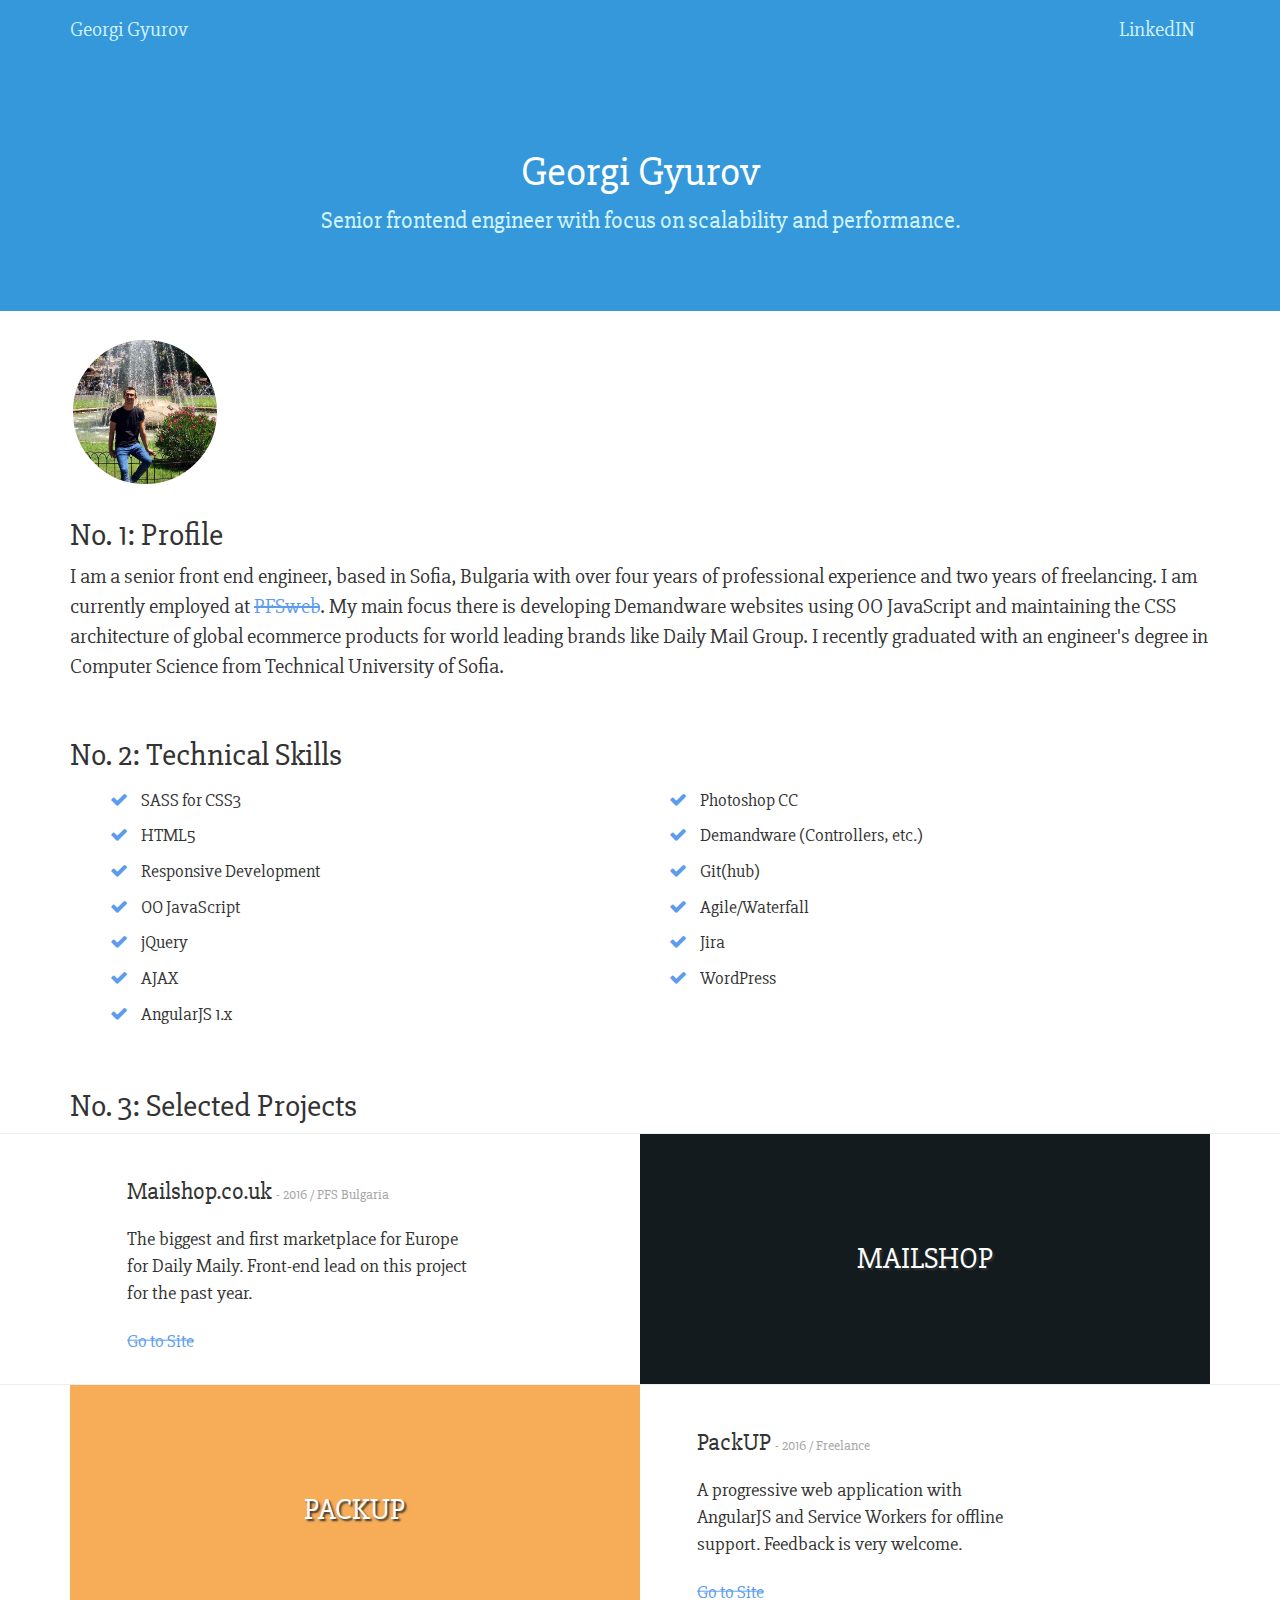
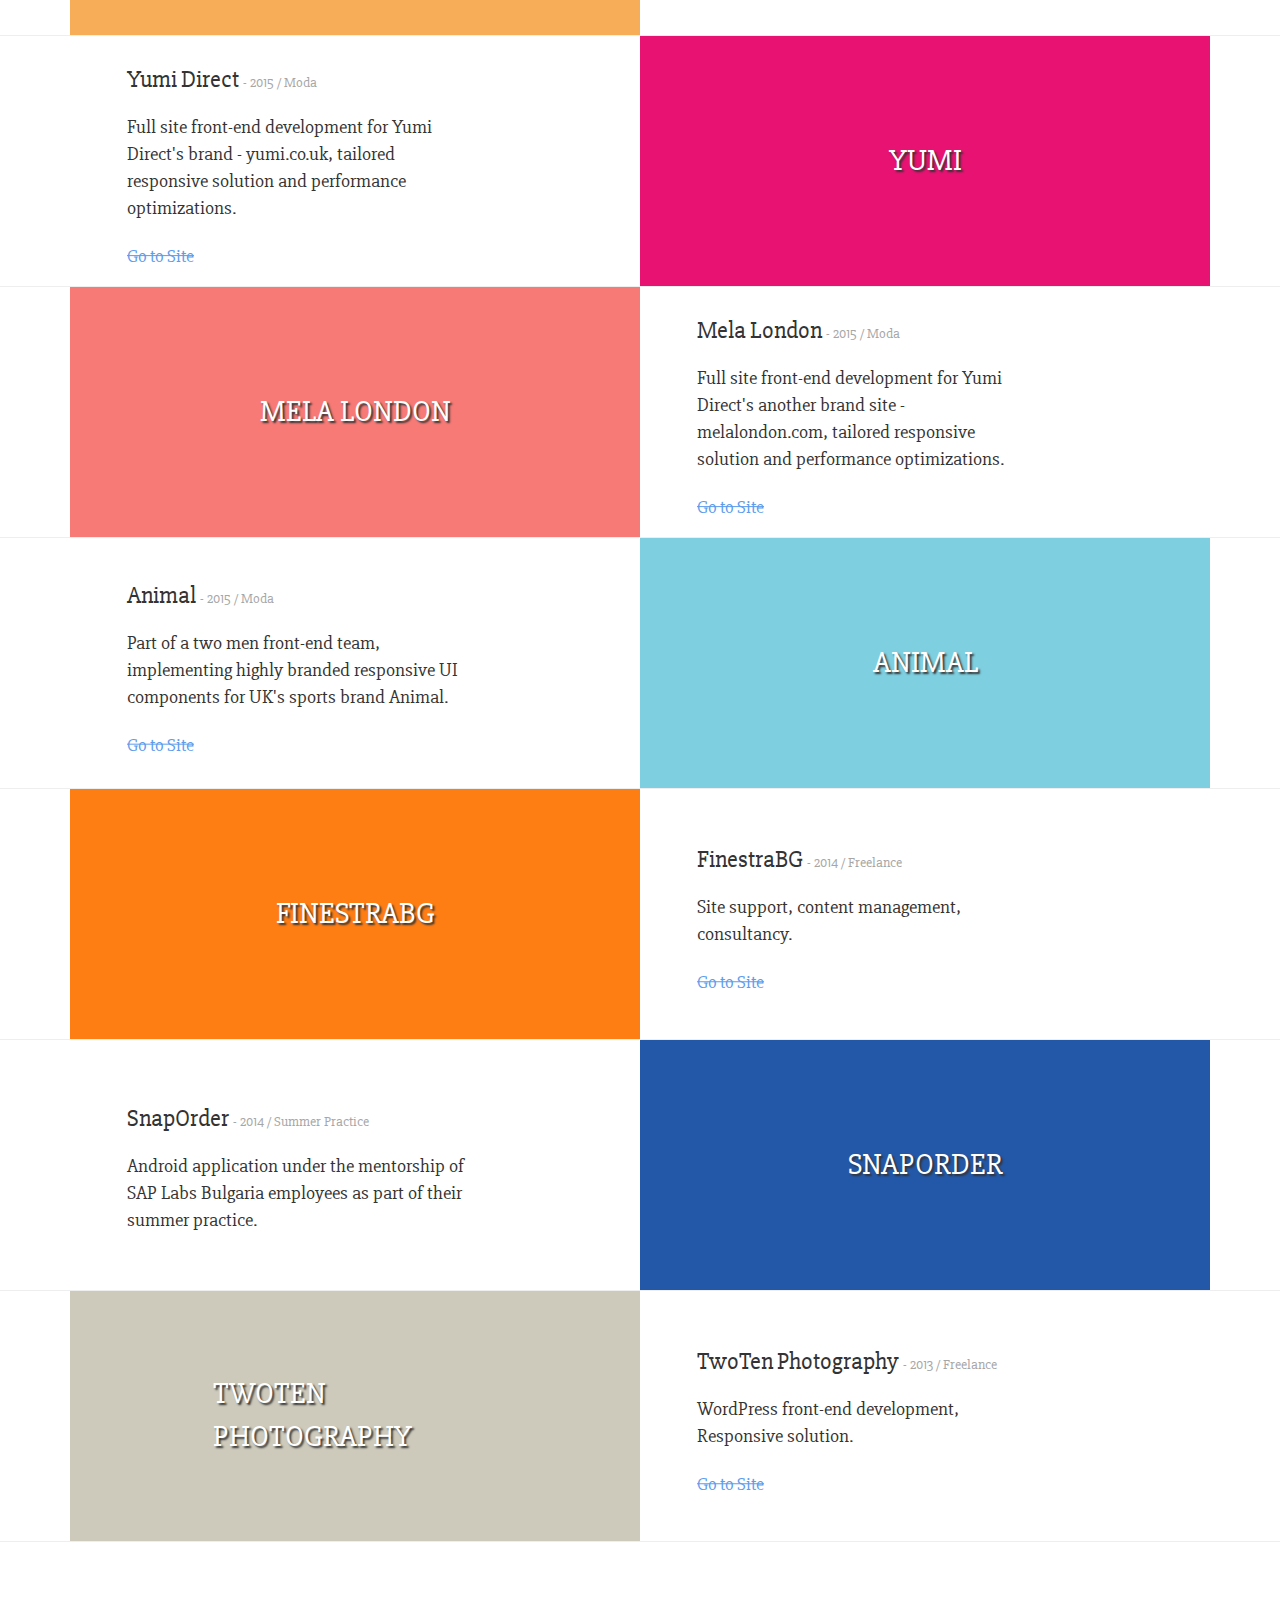
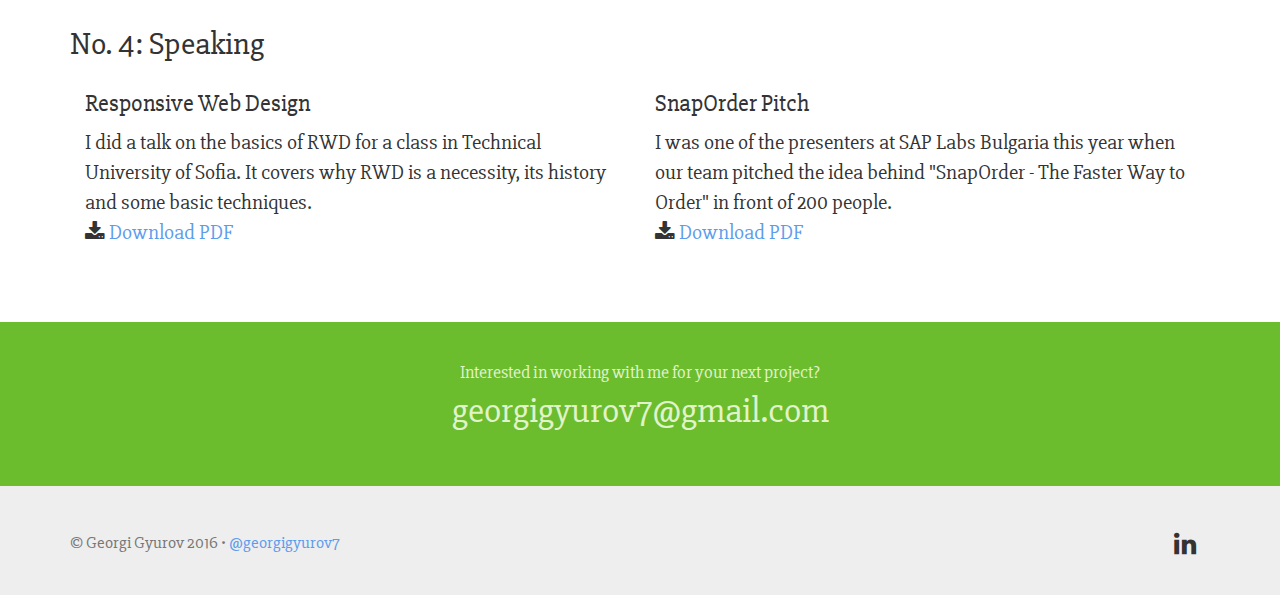
==== index.html @ c2c7cd56 "Added Mailshop project and edited some copy." ====
<!DOCTYPE html>
<html lang="en">

<head>
    <meta charset="utf-8">
    <meta name="viewport" content="width=device-width, initial-scale=1">
    <meta name="description" content="Georgi Gyurov - Front-end developer. Professional, quick and innovative work.">
    <meta name="keywords" content="front, end, website, site, development, html, css, js, responsive, web, design, agile, scrum, demandware, oop, javascript">
    <meta name="author" content="Georgi Gyurov, @georgigyurov7">

    <title>Georgi Gyurov - Front-End Developer</title>

    <script type="text/javascript">
        /*!
        loadCSS: load a CSS file asynchronously.
        [c]2014 @scottjehl, Filament Group, Inc.
        Licensed MIT
        */
        function loadCSS( href, before, media, callback ){
            "use strict";
            var ss = window.document.createElement( "link" );
            var ref = before || window.document.getElementsByTagName( "script" )[ 0 ];
            var sheets = window.document.styleSheets;
            ss.rel = "stylesheet";
            ss.href = href;
            ss.media = "only x";
            if( callback ) {
                ss.onload = callback;
            }

            ref.parentNode.insertBefore( ss, ref );
            ss.onloadcssdefined = function( cb ){
                var defined;
                for( var i = 0; i < sheets.length; i++ ){
                    if( sheets[ i ].href && sheets[ i ].href === ss.href ){
                        defined = true;
                    }
                }
                if( defined ){
                    cb();
                } else {
                    setTimeout(function() {
                        ss.onloadcssdefined( cb );
                    });
                }
            };
            ss.onloadcssdefined(function() {
                ss.media = media || "all";
            });
            return ss;
        }

        loadCSS( "css/bootstrap.min.css" );
        loadCSS( "css/style.min.css" );
        loadCSS( "css/font-awesome.min.css" );
    </script>
    <noscript><link href="css/style.min.css" rel="stylesheet"></noscript>
    <noscript><link href="css/bootstrap.min.css" rel="stylesheet"></noscript>
    <noscript><link href="css/font-awesome.min.css" rel="stylesheet"></noscript>

    <style type="text/css">
        .navbar-nav>li>a:first-child {
          padding-left: 0;
        }
        .navbar-nav>li>a {
          padding-top: 0;
          padding-bottom: 0;
          line-height: 30px;
        }
        .navbar-brand, .nav>li a {
          color: #cff2ff;
        }
        .intro-info {
          text-align: center;
        }
        .intro-title-1,
        .intro-title-name {
          font-weight: 400;
          font-family: 'Slabo 27px', serif;
        }
        .intro-title-1 {
          font-size: 24px;
        }
    </style>

    <link href='https://fonts.googleapis.com/css?family=Slabo+27px' rel='stylesheet' type='text/css'>
</head>

<body>
    <nav class="navbar blue-theme" role="navigation">
        <div class="container">
            <div class="navbar-header">
                <a class="navbar-brand">Georgi Gyurov</a>
            </div>
            <div class="collapse navbar-collapse navbar-ex1-collapse">
                <ul class="nav navbar-nav">
                    <!--<li><a href="#">Blog</a></li>
                    <li><a href="#">Case Studies</a></li>-->
                    <li><a href="https://bg.linkedin.com/pub/georgi-gyurov/57/550/a01">LinkedIN</a></li>
                </ul>
            </div>
        </div>
    </nav>

    <section class="intro-section blue-theme">
        <div class="container">
            <div class="row">
                <div class="col-lg-12">
                    <h1 class="intro-info"><span class="intro-title-name">Georgi Gyurov</span> <br> 
                    <span class="intro-title-1">Senior frontend engineer with focus on scalability and performance.</span></h1>
                </div>
            </div>
        </div>
    </section>

     <section class="profile">
        <div class="container">
            <div class="row">
                <div class="col-lg-12">
                <div class="profile-picture"></div>
                <h2 class="profile-h2">No. 1: Profile</h2>
                <p>
                    I am a senior front end engineer, based in Sofia, Bulgaria with over four years of professional experience and two years of freelancing. I am currently employed at <a class="blue-link" alt="pfswebcom" href="http://www.pfsweb.com/">PFSweb</a>. My main focus there is developing Demandware websites using OO JavaScript and maintaining the CSS architecture of global ecommerce products for world leading brands like Daily Mail Group. I recently graduated with an engineer's degree in Computer Science from Technical University of Sofia.
                </p>
                </div>
            </div>
        </div>
    </section>

    <section class="profile">
        <div class="container">
            <div class="row">
                <div class="col-lg-12">
                <h2 class="profile-h2">No. 2: Technical Skills</h2>
                        <ul class="skills-set">
                            <li><i class="fa fa-check skills-set-tick"></i> SASS for CSS3</li>
                            <li><i class="fa fa-check skills-set-tick"></i> HTML5</li>
                            <li><i class="fa fa-check skills-set-tick"></i> Responsive Development</li>
                            <li><i class="fa fa-check skills-set-tick"></i> OO JavaScript</li>
                            <li><i class="fa fa-check skills-set-tick"></i> jQuery</li>
                            <li><i class="fa fa-check skills-set-tick"></i> AJAX</li>
                            <li><i class="fa fa-check skills-set-tick"></i> AngularJS 1.x</li>
                            <li><i class="fa fa-check skills-set-tick"></i> Photoshop CC</li>
                            <li><i class="fa fa-check skills-set-tick"></i> Demandware (Controllers, etc.)</li>
                            <li><i class="fa fa-check skills-set-tick"></i> Git(hub)</li>
                            <li><i class="fa fa-check skills-set-tick"></i> Agile/Waterfall</li>
                            <li><i class="fa fa-check skills-set-tick"></i> Jira</li>
                            <li><i class="fa fa-check skills-set-tick"></i> WordPress</li>
                        </ul>
                </div>
             </div>
        </div>
    </section>

    <section class="about-section">

        <div class="container">
            <h2 class="profile-h2">No. 3: Selected Projects</h2>
        </div>

        <div class="project-section">

        <hr class="projects-line" /> 

            <div class="container">
                <div class="project-block project-brand-right">
                    <div class="project-info">
                        <div class="project-info-inner">
                            <h3 class="project-info-title">Mailshop.co.uk <span class="project-info-year-employer"> - 2016 / PFS Bulgaria</span></h3>
                            <p>The biggest and first marketplace for Europe for Daily Maily. Front-end lead on this project for the past year.</p>
                            <a href="https://mailshop.co.uk/" class="project-info-link blue-link">Go to Site</a>
                        </div>
                    </div>
                    <div class="project-brand mailshop">
                        <span>MailShop</span>
                    </div>
                </div>
             </div>

            <hr class="projects-line" /> 

            <div class="container">
                <div class="project-block project-brand-left">
                    <div class="project-info">
                        <div class="project-info-inner">
                            <h3 class="project-info-title">PackUP <span class="project-info-year-employer"> - 2016 / Freelance</span></h3>
                            <p>A progressive web application with AngularJS and Service Workers for offline support. Feedback is very welcome.</p>
                            <a href="http://georgigyurov.github.io/" class="project-info-link blue-link">Go to Site</a>
                        </div>
                    </div>
                    <div class="project-brand packup">
                        <span>PackUP</span>
                    </div>
                </div>
             </div>

            <hr class="projects-line" /> 

            <div class="container">
                <div class="project-block project-brand-right">
                    <div class="project-info">
                        <div class="project-info-inner">
                            <h3 class="project-info-title">Yumi Direct <span class="project-info-year-employer"> - 2015 / Moda</span></h3>
                            <p>Full site front-end development for Yumi Direct's brand - yumi.co.uk, tailored responsive solution and performance optimizations.</p>
                            <a href="http://www.yumi.co.uk/" class="project-info-link blue-link">Go to Site</a>
                        </div>
                    </div>
                    <div class="project-brand yumi">
                        <span>Yumi</span>
                    </div>
                </div>
             </div>

            <hr class="projects-line" />   

            <div class="container">
                <div class="project-block project-brand-left">
                    <div class="project-info">
                        <div class="project-info-inner">
                            <h3 class="project-info-title">Mela London <span class="project-info-year-employer"> - 2015 / Moda</span></h3>
                            <p>Full site front-end development for Yumi Direct's another brand site - melalondon.com, tailored responsive solution and performance optimizations.</p>
                            <a href="http://www.melalondon.com/" class="project-info-link blue-link">Go to Site</a>
                        </div>
                    </div>
                    <div class="project-brand mela">
                        <span>Mela London</span>
                    </div>
                </div>
             </div>

            <hr class="projects-line" /> 

            <div class="container">
                <div class="project-block project-brand-right">
                    <div class="project-info">
                        <div class="project-info-inner">
                            <h3 class="project-info-title" class="project-info-title">Animal <span class="project-info-year-employer"> - 2015 / Moda</span></h3>
                            <p>Part of a two men front-end team, implementing highly branded responsive UI components for UK's sports brand Animal.</p>
                            <a href="http://shop.animal.co.uk/" class="project-info-link blue-link">Go to Site</a>
                        </div>
                    </div>
                    <div class="project-brand animal">
                        <span>Animal</span>
                    </div>
                </div>
            </div>

            <hr class="projects-line" />

            <div class="container">
                <div class="project-block project-brand-left">
                    <div class="project-info">
                        <div class="project-info-inner">
                            <h3 class="project-info-title">FinestraBG <span class="project-info-year-employer"> - 2014 / Freelance</span></h3>
                            <p>Site support, content management, consultancy.</p>
                            <a href="http://finestrabg.com/" class="project-info-link blue-link">Go to Site</a>
                        </div>
                    </div>
                    <div class="project-brand finestra">
                       <span>FinestraBG</span>
                    </div>
                </div>
            </div>

            <hr class="projects-line" />

            <div class="container">
                <div class="project-block project-brand-right">
                    <div class="project-info">
                        <div class="project-info-inner">
                            <h3 class="project-info-title">SnapOrder <span class="project-info-year-employer"> - 2014 / Summer Practice</span></h3>
                            <p>Android application under the mentorship of SAP Labs Bulgaria employees as part of their summer practice.</p>
                        </div>
                    </div>
                    <div class="project-brand snaporder">
                        <span>SnapOrder</span>
                    </div>
                </div>
            </div>

            <hr class="projects-line" />

            <div class="container">
                <div class="project-block project-brand-left">
                    <div class="project-info">
                        <div class="project-info-inner">
                            <h3 class="project-info-title">TwoTen Photography <span class="project-info-year-employer"> - 2013 / Freelance</span></h3>
                            <p>WordPress front-end development, Responsive solution.</p>
                            <a href="http://twotenphotography.com/" class="project-info-link blue-link">Go to Site</a>
                        </div>
                    </div>
                    <div class="project-brand twoten">
                        <span>TwoTen Photography</span>
                    </div>
                </div>
            </div>

            <hr class="projects-line" />

       </div>

    </section>

    <section class="profile">
        <div class="container">
            <div class="row">
                <div class="col-lg-12">
                <h2 class="profile-h2">No. 4: Speaking</h2>
                    <div class="col-lg-6">
                        <h3 class="profile-h3">Responsive Web Design</h3>
                        <p>I did a talk on the basics of RWD for a class in Technical University of Sofia. It covers why RWD is a necessity, its history and some basic techniques. <br>
                        <i class="fa fa-download" title="Download PDF"></i> <a href="files/RWD.pdf" target="_blank" alt="Download PDF of the presentation">Download PDF</a>
                     </p>
                    </div>
                    <div class="col-lg-6">
                        <h3 class="profile-h3">SnapOrder Pitch</h3>
                        <p>I was one of the presenters at SAP Labs Bulgaria this year when our team pitched the idea behind "SnapOrder - The Faster Way to Order" in front of 200 people. <br>
                        <i class="fa fa-download" title="Download PDF"></i> <a href="files/snaporder.pdf" target="_blank" alt="Download PDF of the presentation">Download PDF</a>
                     </p>
                    </div>
                </div>
            </div>
        </div>
    </section>

    <div class="profile-contact green-contact">
        <p class="text-center">Interested in working with me for your next project? <br> <span class="text-large">georgigyurov7@gmail.com</span></p>
    </div>
        
	<section class="footer-section">
        <div class="container">
            <div class="row">
                <div class="col-lg-6">
                    <p class="footer-copyright text-left">&copy; Georgi Gyurov 2016 • <a href="http://twitter.com/georgigyurov7" alt="Georgi Gyurov on Twitter">@georgigyurov7</a></p><br />
                </div>
				<div class="col-lg-6">
                    <p class="footer-social text-right"><a href="http://www.linkedin.com/pub/georgi-gyurov/57/550/a01" title="Georgi Gyurov @ LinkedIN" alt="Georgi Gyurov on LinkedIN"><i class="fa fa-linkedin in"></i></a></p>
                </div>
            </div>
        </div>
    </section>

    <!-- JavaScript Files -->
    <script src="js/jquery-2.1.0.min.js"></script>
    <script async src="js/bootstrap.min.js"></script>
    <script src="js/app.min.js"></script>
</body>
</html>
---- css/style.min.css ----
body,html{height:100%;width:100%}.profile-h2,.profile-h3,body{font-family:'Slabo 27px',serif}.input--hoshi,.skills{overflow:hidden}@font-face{font-family:FontAwesome;src:url(../fonts/fontawesome-webfont.eot?v=4.0.3);src:url(../fonts/fontawesome-webfont.eot?#iefix&v=4.0.3) format('embedded-opentype'),url(../fonts/fontawesome-webfont.woff?v=4.0.3) format('woff'),url(../fonts/fontawesome-webfont.ttf?v=4.0.3) format('truetype'),url(../fonts/fontawesome-webfont.svg?v=4.0.3#fontawesomeregular) format('svg');font-weight:400;font-style:normal}body{font-size:18px}::selection{color:#fff;background:#5D9CEC}::-moz-selection{color:#fff;background:#5D9CEC}.wrap{min-height:100%;height:auto!important;height:100%;margin:0 auto}.navbar-nav{float:right}@media screen and (max-width:480px){.navbar-nav{padding:15px 0;float:left}}.nav>li a:hover,.navbar-brand:hover,.navbar-nav .active,.navbar-nav .active:hover{color:#fff;text-decoration:line-through}.hire-me-btn a:hover,.intro-title-2 a{text-decoration:none}.navbar{min-height:15px;padding:10px 0 15px;border-radius:0}.navbar-header,.navbar-nav>li>a:first-child{padding-left:0}.navbar-header{padding-right:45px}.navbar-nav>li>a{padding-top:0;padding-bottom:0;line-height:30px}.navbar-brand{padding-top:10px;font-size:21px;cursor:pointer}.navbar-nav .active{padding-top:0}.collapse{display:block;border:0;max-height:100%;box-shadow:none}.nav>li{margin-top:5px;margin-bottom:5px;display:inline-block}.intro-section{padding:5% 0;width:100%;color:#fff}.blue-theme{background-color:#3498DB;color:#cff2ff}.intro-title-name{color:#fff;font-size:42px}.intro-title-2{margin:0 auto;text-align:center;font-size:34px;font-weight:600;line-height:1.5em}.intro-title-2 a{border-bottom:1px dotted #a6a6a6}.dash{margin:2% 0;background-color:#5D9CEC;width:30px;height:4px}.line{margin:5% auto;width:80%;background-color:#a6a6a6}.projects{padding:0 0 1%;font-weight:400}.hire-me-btn{margin:0 0 5%;padding:1.5%;width:100%;height:10%;background-color:#428bca;border-radius:5px;text-align:center}.hire-me-btn:hover{background-color:#286eab}.hire-me-btn a{color:#fff;font-size:2.5rem;font-weight:600}@media screen and (max-width:480px){.intro-title-1{font-size:20px;text-align:center}.intro-title-2{margin:10% 0;font-size:21px}}.feature-list{margin-left:0;padding:0;list-style:none;font-family:'Source San Pro'}.feature-list__link{position:relative;display:block;background-color:#f43059;padding-top:56.25%;margin-top:2px;border-radius:3px}@media screen and (min-width:720px){.feature-list__item{float:left;width:33.333333333%}.feature-list__item:nth-child(3n+1):last-child{width:100%}.feature-list__item:nth-child(3n+1):nth-last-child(2),.feature-list__item:nth-child(3n+1):nth-last-child(2)+.feature-list__item{width:50%}.feature-list__link{margin-left:2px}.feature-list__item:nth-of-type(-n+3)>.feature-list__link{margin-top:0}.feature-list__item:nth-of-type(3n+1)>.feature-list__link{margin-left:0}}.feature-list__title{font-size:32px;font-size:2rem;line-height:1;font-weight:600;text-align:center;position:absolute;top:50%;right:0;left:0;margin-top:-24px;color:#fff;-webkit-transition:.2s;-moz-transition:.2s;transition:.2s}.facebook:hover,.in:hover,.plus:hover,.twitter:hover{transition:ease .5s}.feature-list__link:active .feature-list__title,.feature-list__link:focus .feature-list__title,.feature-list__link:hover .feature-list__title{margin-top:-26px}.feature-list__sub{display:block;font-size:16px;font-size:1.5rem;line-height:2}.about-section{margin:2% 0;font-size:30px}.about-section p{padding-top:10px;font-size:19px}.profile-picture{position:relative;margin:0 30px 30px 0;background:url(../img/thumb_IMG_6702_1024.jpg) 55% -88px;background-size:200%;width:150px;height:150px;border-radius:100px;border:3px solid #fff;overflow:hidden}.profile{padding:2% 0 0}.profile p{font-size:21px}.profile-header{display:block;width:100%;height:45%}.icon-color{color:#bd1f34}.profile-contact{margin-top:5%;padding:3% 0;width:100%;text-align:center}.profile-contact.blue-contact{background-color:#3498DB;color:#cff2ff}.profile-contact.green-contact{background-color:#6BBD2E;color:#e1f3cb}.index-hire-about{margin-top:5%;width:100%;text-align:center}@media screen and (max-width :480px){.index-hire-about,.profile-contact{margin:10% 0 0}}.blue-link{text-decoration:line-through;color:#5D9CEC}.contact-section u,.footer-social a:hover,.ghost-btn{text-decoration:none}.skills-set{-webkit-columns:2;-moz-columns:2;columns:2}.skills-set li{padding:5px 0;list-style-type:none}.skills-set-tick{color:#5D9CEC;padding-right:10px}.contact-section{margin:0 0 5%;min-height:100%;height:auto!important;height:100%;text-align:left;font-size:18px}.contact-section u{border-bottom:1px dotted #aeaeae}.green{color:green}.services-section{padding-top:150px;text-align:center;background:#fff}.footer-section{min-height:90px;padding-top:30px;padding-bottom:30px;background-color:#eee;font-size:14px}.hire-me-hp,.skills-item{background-color:#5D9CEC}.footer-copyright{margin-top:15px;display:inline;float:left;color:#777;font-size:1.2em}.footer-social{margin:2% 0 0;float:right;width:50%;font-size:26px}.header,.img{width:100%}.footer-social i{margin-right:5%}.footer-social a{color:inherit}@media screen and (max-width :1024px){.footer-social{margin:-1% 0 0}}.twitter:hover{color:#00aced}.facebook:hover{color:#3b5998}.in:hover{color:#0e76a8}.plus:hover{color:#d34836}.fa-desktop{font-size:10em}.hire-me-hp{color:#fff}.or{padding:0 0 0 2%}@media screen and (max-width :480px){.footer-policy,.footer-social{float:left;text-align:left}.footer-social{margin:10px 0}.space-right{margin-right:0}.or{display:block;padding:3% 0}.img{max-height:250px}}.space{margin:0 0 6%}.space-left{margin:0 0 0 2%}.space-right{margin:0 2% 0 0}.img:hover{cursor:pointer;opacity:.8;-webkit-transition:all .3s ease-out;-moz-transition:all .3s ease-out;-o-transition:all .3s ease-out;-ms-transition:all .3s ease-out;transition:all .3s ease-out}.header{display:block;margin-top:-5px;-webkit-background-size:cover;-moz-background-size:cover;-o-background-size:cover;background-size:cover;height:100%}.input,.project-brand,.project-section{display:inline-block}.text-large{font-size:2em;font-weight:400}.text-small{font-size:12px;font-weight:400}@media screen and (max-width:480px){.skills-set{-webkit-columns:1;-moz-columns:1;columns:1}.text-large{font-size:20px}}.skills{margin:0;padding:0}.skills-item{font-size:18px;list-style-type:none;word-break:break-word;color:#fff;margin:.5em 0;padding:.5em;-webkit-transition:.5s ease;transition:.5s ease}@media (min-width:48.75em){.skills-item{position:relative;-webkit-transition:.5s ease;transition:.5s ease}.skills-item.skillMagic{opacity:1;-webkit-transform:translate(50px,20px);-ms-transform:translate(50px,20px);transform:translate(50px,20px);-webkit-backface-visibility:hidden;-ms-backface-visibility:hidden;backface-visibility:hidden}}.skills-item.css{width:97%}.skills-item.html{width:98%}.skills-item.js{width:55%}.skills-item.php{width:35%}.skills-item.sql{width:50%}.skills-item.xml{width:70%}.skills-item.java{width:45%}.skills-item.responsive,.skills-item.wp{width:90%}.skills-item.c5{width:89%}.skills-item.github{width:60%}.skills-item.adobe{width:87%}.skills-item.mobile{width:91%}.skills-item.android{width:50%}.project-section{width:100%}.project-block{height:200px}.project-brand,.project-info{position:relative;width:50%;height:250px}.project-brand-left .project-info{padding-left:40px}.project-brand{color:#fff;text-transform:uppercase;text-shadow:2px 2px 2px #333}.project-brand span,.project-info-inner{position:absolute;top:50%;-webkit-transform:translate(-50%,-50%);-ms-transform:translate(-50%,-50%);transform:translate(-50%,-50%)}.project-brand span{left:50%}.project-info-inner{left:40%}.project-brand-left .project-brand,.project-brand-right .project-info{float:left}.project-brand-left .project-info,.project-brand-right .project-brand{float:right}.project-info-year-employer{font-size:14px;color:#a6a6a6}.project-info-title{font-family:'Slabo 27px',serif}.project-info-link{font-size:18px}.projects-line{margin:0;padding:0;background-color:#e6e6e6;width:100%}.mailshop{background-color:#131b1f}.packup{background-color:#f7ac57}.yumi{background-color:#e81273}.mela{background-color:#f77a76}.animal{background-color:#7ecfe0}.finestra{background-color:#ff7e14}.twoten{background-color:#cdcabb}.snaporder{background-color:#2358a8}@media screen and (max-width:480px){.project-brand,.project-info{position:relative;float:left;width:100%}.project-brand-left .project-info{padding-left:0}.projects-line{margin:10px 0}.project-info-inner{position:relative;left:auto;right:auto;top:auto;bottom:auto;width:100%;-webkit-transform:initial;-ms-transform:initial;transform:initial}}.input{position:relative;z-index:1;margin:0;max-width:350px;width:calc(100% - 2em);vertical-align:top}.input__field{position:relative;display:block;float:right;padding:.8em;width:60%;border:none;border-radius:0;background:#f0f0f0;color:#fff;font-family:'Slabo 27px',Helvetica,Arial,serif;-webkit-appearance:none}.input__field:focus{outline:0}.input__label{display:inline-block;float:right;padding:0 1em;width:40%;color:#fff;font-size:80.25%;-webkit-touch-callout:none;-webkit-user-select:none;-khtml-user-select:none;-moz-user-select:none;-ms-user-select:none;user-select:none}.input__label-content{position:relative;display:block;padding:1em 0;width:100%}.input__field--hoshi{margin-top:1em;padding:.85em .15em;width:100%;background:0 0;color:#cff2ff;font-weight:400}.input__label--hoshi{position:absolute;bottom:0;left:0;padding:0 .25em;width:100%;height:calc(100% - 1em);text-align:left;font-weight:400;pointer-events:none}.input__label-content--hoshi{position:absolute}.input__label--hoshi::after,.input__label--hoshi::before{content:'';position:absolute;top:0;left:0;width:100%;height:calc(100% - 10px);border-bottom:1px solid #B9C1CA}.input__label--hoshi::after{margin-top:2px;border-bottom:4px solid red;-webkit-transform:translate3d(-100%,0,0);transform:translate3d(-100%,0,0);-webkit-transition:-webkit-transform .3s;transition:transform .3s}.input__label--hoshi-color-1::after{border-color:#3498DB}.input--filled .input__label--hoshi::after,.input__field--hoshi:focus+.input__label--hoshi::after{-webkit-transform:translate3d(0,0,0);transform:translate3d(0,0,0)}.input--filled .input__label-content--hoshi,.input__field--hoshi:focus+.input__label--hoshi .input__label-content--hoshi{-webkit-animation:anim-1 .3s forwards;animation:anim-1 .3s forwards}@-webkit-keyframes anim-1{50%{opacity:0;-webkit-transform:translate3d(1em,0,0);transform:translate3d(1em,0,0)}51%{opacity:0;-webkit-transform:translate3d(-1em,-40%,0);transform:translate3d(-1em,-40%,0)}100%{opacity:1;-webkit-transform:translate3d(0,-40%,0);transform:translate3d(0,-40%,0)}}@keyframes anim-1{50%{opacity:0;-webkit-transform:translate3d(1em,0,0);transform:translate3d(1em,0,0)}51%{opacity:0;-webkit-transform:translate3d(-1em,-40%,0);transform:translate3d(-1em,-40%,0)}100%{opacity:1;-webkit-transform:translate3d(0,-40%,0);transform:translate3d(0,-40%,0)}}.ghost-btn{margin:1em auto;display:block;outline:0;width:150px;height:50px;text-align:center;font-family:inherit;font-weight:300;letter-spacing:1px;vertical-align:middle;border:1px solid #fff;transition:all .2s ease;box-sizing:border-box;text-shadow:0 1px 0 rgba(0,0,0,.01);background-color:transparent;color:#fff}.ghost-btn:hover{background:#3498DB;color:#cff2ff;border-color:#3498DB}.ghost-btn[disabled]{background-color:#aeaeae;border-color:#aeaeae;opacity:.7}
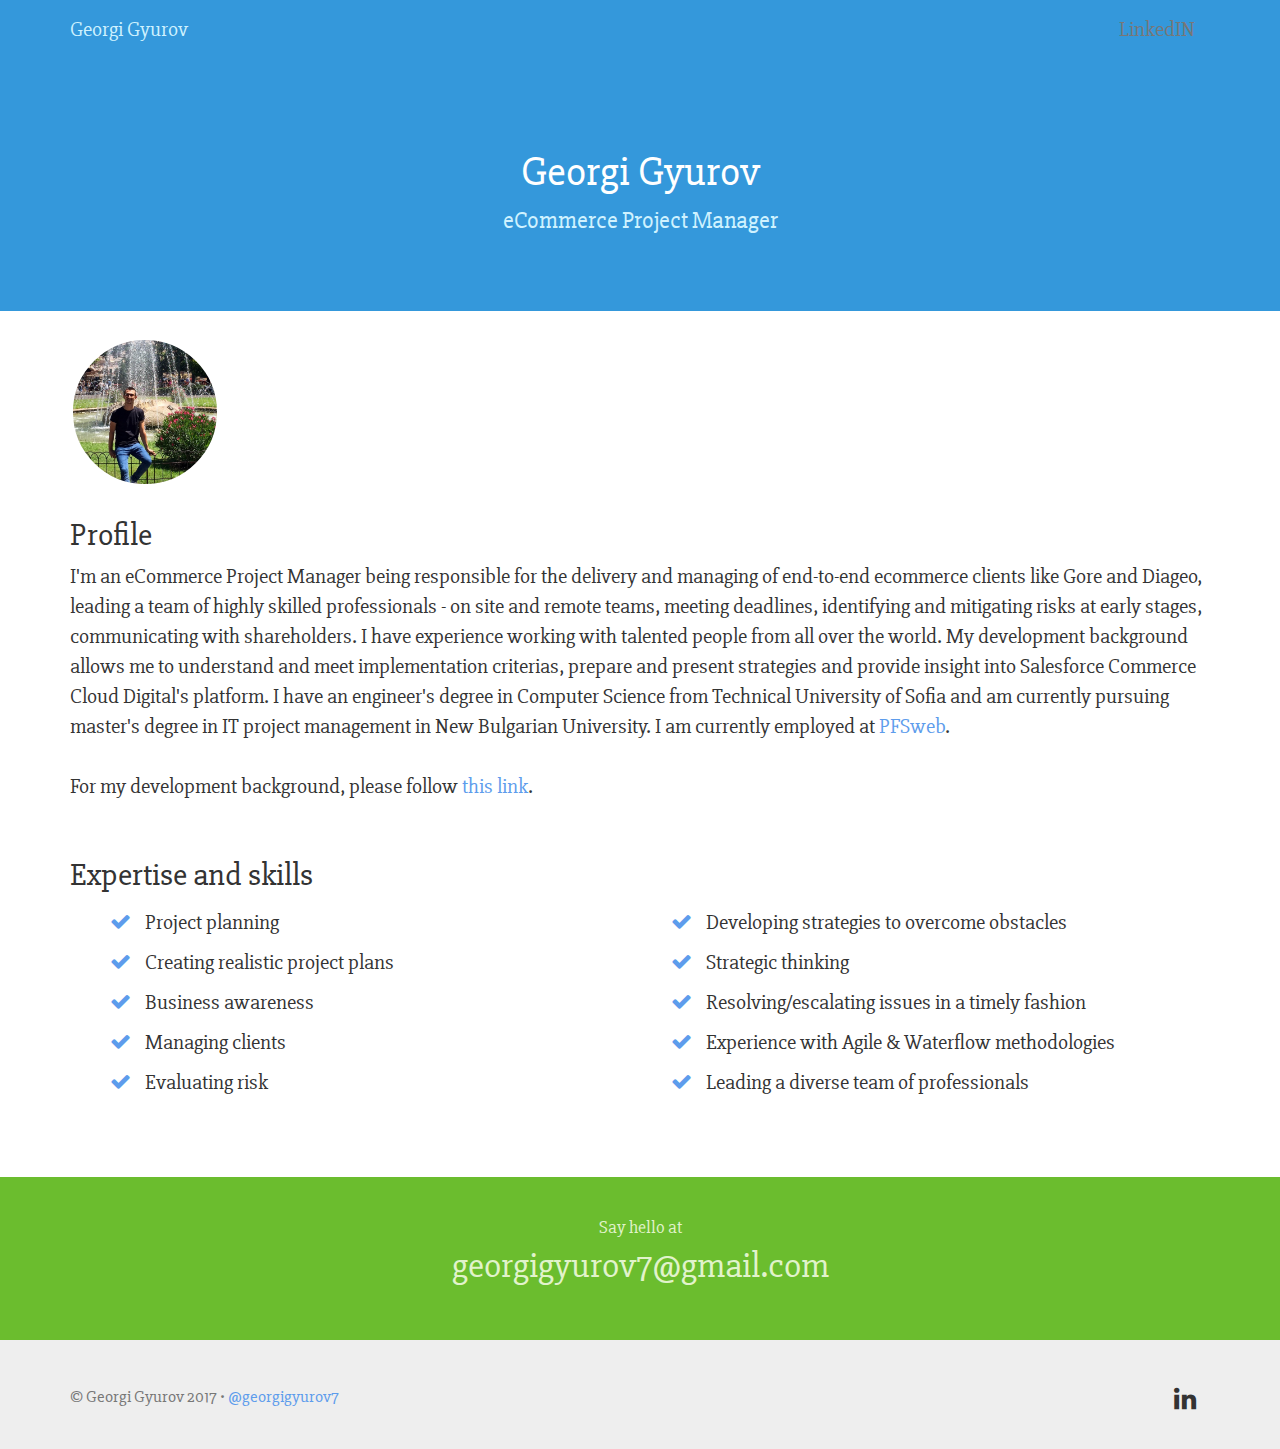
==== commit b1d76384: "Update portfolio to PM, Added dev background section" ====
--- a/index.html
+++ b/index.html
@@ -4,11 +4,36 @@
 <head>
     <meta charset="utf-8">
     <meta name="viewport" content="width=device-width, initial-scale=1">
-    <meta name="description" content="Georgi Gyurov - Front-end developer. Professional, quick and innovative work.">
-    <meta name="keywords" content="front, end, website, site, development, html, css, js, responsive, web, design, agile, scrum, demandware, oop, javascript">
+    <meta name="description" content="Georgi Gyurov - eCommerce Project Manager">
+    <meta name="keywords" content="front, end, website, site, development, html, css, js, responsive, web, design, agile, scrum, demandware, oop, javascript, project, manager, management, program, ecommerce, account">
     <meta name="author" content="Georgi Gyurov, @georgigyurov7">
 
-    <title>Georgi Gyurov - Front-End Developer</title>
+    <title>Georgi Gyurov - eCommerce Project Manager</title>
+
+    <style type="text/css">
+        .navbar-nav>li>a:first-child {
+          padding-left: 0;
+        }
+        .navbar-nav>li>a {
+          padding-top: 0;
+          padding-bottom: 0;
+          line-height: 30px;
+        }
+        .navbar-brand, .nav>li a {
+          color: #cff2ff;
+        }
+        .intro-info {
+          text-align: center;
+        }
+        .intro-title-1,
+        .intro-title-name {
+          font-weight: 400;
+          font-family: 'Slabo 27px', serif;
+        }
+        .intro-title-1 {
+          font-size: 24px;
+        }
+    </style>
 
     <script type="text/javascript">
         /*!
@@ -58,31 +83,6 @@
     <noscript><link href="css/bootstrap.min.css" rel="stylesheet"></noscript>
     <noscript><link href="css/font-awesome.min.css" rel="stylesheet"></noscript>
 
-    <style type="text/css">
-        .navbar-nav>li>a:first-child {
-          padding-left: 0;
-        }
-        .navbar-nav>li>a {
-          padding-top: 0;
-          padding-bottom: 0;
-          line-height: 30px;
-        }
-        .navbar-brand, .nav>li a {
-          color: #cff2ff;
-        }
-        .intro-info {
-          text-align: center;
-        }
-        .intro-title-1,
-        .intro-title-name {
-          font-weight: 400;
-          font-family: 'Slabo 27px', serif;
-        }
-        .intro-title-1 {
-          font-size: 24px;
-        }
-    </style>
-
     <link href='https://fonts.googleapis.com/css?family=Slabo+27px' rel='stylesheet' type='text/css'>
 </head>
 
@@ -94,8 +94,6 @@
             </div>
             <div class="collapse navbar-collapse navbar-ex1-collapse">
                 <ul class="nav navbar-nav">
-                    <!--<li><a href="#">Blog</a></li>
-                    <li><a href="#">Case Studies</a></li>-->
                     <li><a href="https://bg.linkedin.com/pub/georgi-gyurov/57/550/a01">LinkedIN</a></li>
                 </ul>
             </div>
@@ -107,7 +105,7 @@
             <div class="row">
                 <div class="col-lg-12">
                     <h1 class="intro-info"><span class="intro-title-name">Georgi Gyurov</span> <br> 
-                    <span class="intro-title-1">Senior frontend engineer with focus on scalability and performance.</span></h1>
+                    <span class="intro-title-1">eCommerce Project Manager</span></h1>
                 </div>
             </div>
         </div>
@@ -118,194 +116,45 @@
             <div class="row">
                 <div class="col-lg-12">
                 <div class="profile-picture"></div>
-                <h2 class="profile-h2">No. 1: Profile</h2>
+                <h2 class="profile-h2">Profile</h2>
                 <p>
-                    I am a senior front end engineer, based in Sofia, Bulgaria with over four years of professional experience and two years of freelancing. I am currently employed at <a class="blue-link" alt="pfswebcom" href="http://www.pfsweb.com/">PFSweb</a>. My main focus there is developing Demandware websites using OO JavaScript and maintaining the CSS architecture of global ecommerce products for world leading brands like Daily Mail Group. I recently graduated with an engineer's degree in Computer Science from Technical University of Sofia.
+                    I'm an eCommerce Project Manager being responsible for the delivery and managing of end-to-end ecommerce clients like Gore and Diageo, leading a team of highly skilled professionals - on site and remote teams, meeting deadlines, identifying and mitigating risks at early stages, communicating with shareholders. I have experience working with talented people from all over the world. My development background allows me to understand and meet implementation criterias, prepare and present strategies and provide insight into Salesforce Commerce Cloud Digital's platform. I have an engineer's degree in Computer Science from Technical University of Sofia and am currently pursuing master's degree in IT project management in New Bulgarian University. I am currently employed at <a alt="georgi gyurov pfs employee" href="http://www.pfsweb.com/">PFSweb</a>.
+                    <br><br>
+                    For my development background, please follow <a alt="georgi gyurov developer background" href="dev-bckg.html#dev-skills">this link</a>.
                 </p>
                 </div>
             </div>
         </div>
     </section>
 
-    <section class="profile">
+    <section id="pm-skills" class="profile">
         <div class="container">
             <div class="row">
                 <div class="col-lg-12">
-                <h2 class="profile-h2">No. 2: Technical Skills</h2>
+                <h2 class="profile-h2">Expertise and skills</h2>
                         <ul class="skills-set">
-                            <li><i class="fa fa-check skills-set-tick"></i> SASS for CSS3</li>
-                            <li><i class="fa fa-check skills-set-tick"></i> HTML5</li>
-                            <li><i class="fa fa-check skills-set-tick"></i> Responsive Development</li>
-                            <li><i class="fa fa-check skills-set-tick"></i> OO JavaScript</li>
-                            <li><i class="fa fa-check skills-set-tick"></i> jQuery</li>
-                            <li><i class="fa fa-check skills-set-tick"></i> AJAX</li>
-                            <li><i class="fa fa-check skills-set-tick"></i> AngularJS 1.x</li>
-                            <li><i class="fa fa-check skills-set-tick"></i> Photoshop CC</li>
-                            <li><i class="fa fa-check skills-set-tick"></i> Demandware (Controllers, etc.)</li>
-                            <li><i class="fa fa-check skills-set-tick"></i> Git(hub)</li>
-                            <li><i class="fa fa-check skills-set-tick"></i> Agile/Waterfall</li>
-                            <li><i class="fa fa-check skills-set-tick"></i> Jira</li>
-                            <li><i class="fa fa-check skills-set-tick"></i> WordPress</li>
+                            <li><i class="fa fa-check skills-set-tick"></i> Project planning</li>
+                            <li><i class="fa fa-check skills-set-tick"></i> Creating realistic project plans</li>
+                            <li><i class="fa fa-check skills-set-tick"></i> Business awareness</li>
+                            <li><i class="fa fa-check skills-set-tick"></i> Managing clients</li>
+                            <li><i class="fa fa-check skills-set-tick"></i> Evaluating risk</li>
+                            <li><i class="fa fa-check skills-set-tick"></i> Developing strategies to overcome obstacles</li>
+                            <li><i class="fa fa-check skills-set-tick"></i> Strategic thinking</li>
+                            <li><i class="fa fa-check skills-set-tick"></i> Resolving/escalating issues in a timely fashion</li>
+                            <li><i class="fa fa-check skills-set-tick"></i> Experience with Agile & Waterflow methodologies</li>
+                            <li><i class="fa fa-check skills-set-tick"></i> Leading a diverse team of professionals</li>
                         </ul>
                 </div>
              </div>
         </div>
     </section>
 
-    <section class="about-section">
-
-        <div class="container">
-            <h2 class="profile-h2">No. 3: Selected Projects</h2>
-        </div>
-
-        <div class="project-section">
-
-        <hr class="projects-line" /> 
-
-            <div class="container">
-                <div class="project-block project-brand-right">
-                    <div class="project-info">
-                        <div class="project-info-inner">
-                            <h3 class="project-info-title">Mailshop.co.uk <span class="project-info-year-employer"> - 2016 / PFS Bulgaria</span></h3>
-                            <p>The biggest and first marketplace for Europe for Daily Maily. Front-end lead on this project for the past year.</p>
-                            <a href="https://mailshop.co.uk/" class="project-info-link blue-link">Go to Site</a>
-                        </div>
-                    </div>
-                    <div class="project-brand mailshop">
-                        <span>MailShop</span>
-                    </div>
-                </div>
-             </div>
-
-            <hr class="projects-line" /> 
-
-            <div class="container">
-                <div class="project-block project-brand-left">
-                    <div class="project-info">
-                        <div class="project-info-inner">
-                            <h3 class="project-info-title">PackUP <span class="project-info-year-employer"> - 2016 / Freelance</span></h3>
-                            <p>A progressive web application with AngularJS and Service Workers for offline support. Feedback is very welcome.</p>
-                            <a href="http://georgigyurov.github.io/" class="project-info-link blue-link">Go to Site</a>
-                        </div>
-                    </div>
-                    <div class="project-brand packup">
-                        <span>PackUP</span>
-                    </div>
-                </div>
-             </div>
-
-            <hr class="projects-line" /> 
-
-            <div class="container">
-                <div class="project-block project-brand-right">
-                    <div class="project-info">
-                        <div class="project-info-inner">
-                            <h3 class="project-info-title">Yumi Direct <span class="project-info-year-employer"> - 2015 / Moda</span></h3>
-                            <p>Full site front-end development for Yumi Direct's brand - yumi.co.uk, tailored responsive solution and performance optimizations.</p>
-                            <a href="http://www.yumi.co.uk/" class="project-info-link blue-link">Go to Site</a>
-                        </div>
-                    </div>
-                    <div class="project-brand yumi">
-                        <span>Yumi</span>
-                    </div>
-                </div>
-             </div>
-
-            <hr class="projects-line" />   
-
-            <div class="container">
-                <div class="project-block project-brand-left">
-                    <div class="project-info">
-                        <div class="project-info-inner">
-                            <h3 class="project-info-title">Mela London <span class="project-info-year-employer"> - 2015 / Moda</span></h3>
-                            <p>Full site front-end development for Yumi Direct's another brand site - melalondon.com, tailored responsive solution and performance optimizations.</p>
-                            <a href="http://www.melalondon.com/" class="project-info-link blue-link">Go to Site</a>
-                        </div>
-                    </div>
-                    <div class="project-brand mela">
-                        <span>Mela London</span>
-                    </div>
-                </div>
-             </div>
-
-            <hr class="projects-line" /> 
-
-            <div class="container">
-                <div class="project-block project-brand-right">
-                    <div class="project-info">
-                        <div class="project-info-inner">
-                            <h3 class="project-info-title" class="project-info-title">Animal <span class="project-info-year-employer"> - 2015 / Moda</span></h3>
-                            <p>Part of a two men front-end team, implementing highly branded responsive UI components for UK's sports brand Animal.</p>
-                            <a href="http://shop.animal.co.uk/" class="project-info-link blue-link">Go to Site</a>
-                        </div>
-                    </div>
-                    <div class="project-brand animal">
-                        <span>Animal</span>
-                    </div>
-                </div>
-            </div>
-
-            <hr class="projects-line" />
-
-            <div class="container">
-                <div class="project-block project-brand-left">
-                    <div class="project-info">
-                        <div class="project-info-inner">
-                            <h3 class="project-info-title">FinestraBG <span class="project-info-year-employer"> - 2014 / Freelance</span></h3>
-                            <p>Site support, content management, consultancy.</p>
-                            <a href="http://finestrabg.com/" class="project-info-link blue-link">Go to Site</a>
-                        </div>
-                    </div>
-                    <div class="project-brand finestra">
-                       <span>FinestraBG</span>
-                    </div>
-                </div>
-            </div>
-
-            <hr class="projects-line" />
-
-            <div class="container">
-                <div class="project-block project-brand-right">
-                    <div class="project-info">
-                        <div class="project-info-inner">
-                            <h3 class="project-info-title">SnapOrder <span class="project-info-year-employer"> - 2014 / Summer Practice</span></h3>
-                            <p>Android application under the mentorship of SAP Labs Bulgaria employees as part of their summer practice.</p>
-                        </div>
-                    </div>
-                    <div class="project-brand snaporder">
-                        <span>SnapOrder</span>
-                    </div>
-                </div>
-            </div>
-
-            <hr class="projects-line" />
-
-            <div class="container">
-                <div class="project-block project-brand-left">
-                    <div class="project-info">
-                        <div class="project-info-inner">
-                            <h3 class="project-info-title">TwoTen Photography <span class="project-info-year-employer"> - 2013 / Freelance</span></h3>
-                            <p>WordPress front-end development, Responsive solution.</p>
-                            <a href="http://twotenphotography.com/" class="project-info-link blue-link">Go to Site</a>
-                        </div>
-                    </div>
-                    <div class="project-brand twoten">
-                        <span>TwoTen Photography</span>
-                    </div>
-                </div>
-            </div>
-
-            <hr class="projects-line" />
-
-       </div>
-
-    </section>
-
+    <!--
     <section class="profile">
         <div class="container">
             <div class="row">
                 <div class="col-lg-12">
-                <h2 class="profile-h2">No. 4: Speaking</h2>
+                <h2 class="profile-h2">Speaking</h2>
                     <div class="col-lg-6">
                         <h3 class="profile-h3">Responsive Web Design</h3>
                         <p>I did a talk on the basics of RWD for a class in Technical University of Sofia. It covers why RWD is a necessity, its history and some basic techniques. <br>
@@ -314,7 +163,7 @@
                     </div>
                     <div class="col-lg-6">
                         <h3 class="profile-h3">SnapOrder Pitch</h3>
-                        <p>I was one of the presenters at SAP Labs Bulgaria this year when our team pitched the idea behind "SnapOrder - The Faster Way to Order" in front of 200 people. <br>
+                        <p>I was one of the presenters at SAP Labs Bulgaria when our team pitched the idea behind "SnapOrder - The Faster Way to Order" in front of 200 people. <br>
                         <i class="fa fa-download" title="Download PDF"></i> <a href="files/snaporder.pdf" target="_blank" alt="Download PDF of the presentation">Download PDF</a>
                      </p>
                     </div>
@@ -322,18 +171,19 @@
             </div>
         </div>
     </section>
+    -->
 
     <div class="profile-contact green-contact">
-        <p class="text-center">Interested in working with me for your next project? <br> <span class="text-large">georgigyurov7@gmail.com</span></p>
+        <p class="text-center">Say hello at <br> <span class="text-large">georgigyurov7@gmail.com</span></p>
     </div>
         
-	<section class="footer-section">
+    <section class="footer-section">
         <div class="container">
             <div class="row">
                 <div class="col-lg-6">
-                    <p class="footer-copyright text-left">&copy; Georgi Gyurov 2016 • <a href="http://twitter.com/georgigyurov7" alt="Georgi Gyurov on Twitter">@georgigyurov7</a></p><br />
+                    <p class="footer-copyright text-left">&copy; Georgi Gyurov 2017 • <a href="http://twitter.com/georgigyurov7" alt="Georgi Gyurov on Twitter">@georgigyurov7</a></p><br />
                 </div>
-				<div class="col-lg-6">
+                <div class="col-lg-6">
                     <p class="footer-social text-right"><a href="http://www.linkedin.com/pub/georgi-gyurov/57/550/a01" title="Georgi Gyurov @ LinkedIN" alt="Georgi Gyurov on LinkedIN"><i class="fa fa-linkedin in"></i></a></p>
                 </div>
             </div>
--- a/css/style.min.css
+++ b/css/style.min.css
@@ -1 +1 @@
-body,html{height:100%;width:100%}.profile-h2,.profile-h3,body{font-family:'Slabo 27px',serif}.input--hoshi,.skills{overflow:hidden}@font-face{font-family:FontAwesome;src:url(../fonts/fontawesome-webfont.eot?v=4.0.3);src:url(../fonts/fontawesome-webfont.eot?#iefix&v=4.0.3) format('embedded-opentype'),url(../fonts/fontawesome-webfont.woff?v=4.0.3) format('woff'),url(../fonts/fontawesome-webfont.ttf?v=4.0.3) format('truetype'),url(../fonts/fontawesome-webfont.svg?v=4.0.3#fontawesomeregular) format('svg');font-weight:400;font-style:normal}body{font-size:18px}::selection{color:#fff;background:#5D9CEC}::-moz-selection{color:#fff;background:#5D9CEC}.wrap{min-height:100%;height:auto!important;height:100%;margin:0 auto}.navbar-nav{float:right}@media screen and (max-width:480px){.navbar-nav{padding:15px 0;float:left}}.nav>li a:hover,.navbar-brand:hover,.navbar-nav .active,.navbar-nav .active:hover{color:#fff;text-decoration:line-through}.hire-me-btn a:hover,.intro-title-2 a{text-decoration:none}.navbar{min-height:15px;padding:10px 0 15px;border-radius:0}.navbar-header,.navbar-nav>li>a:first-child{padding-left:0}.navbar-header{padding-right:45px}.navbar-nav>li>a{padding-top:0;padding-bottom:0;line-height:30px}.navbar-brand{padding-top:10px;font-size:21px;cursor:pointer}.navbar-nav .active{padding-top:0}.collapse{display:block;border:0;max-height:100%;box-shadow:none}.nav>li{margin-top:5px;margin-bottom:5px;display:inline-block}.intro-section{padding:5% 0;width:100%;color:#fff}.blue-theme{background-color:#3498DB;color:#cff2ff}.intro-title-name{color:#fff;font-size:42px}.intro-title-2{margin:0 auto;text-align:center;font-size:34px;font-weight:600;line-height:1.5em}.intro-title-2 a{border-bottom:1px dotted #a6a6a6}.dash{margin:2% 0;background-color:#5D9CEC;width:30px;height:4px}.line{margin:5% auto;width:80%;background-color:#a6a6a6}.projects{padding:0 0 1%;font-weight:400}.hire-me-btn{margin:0 0 5%;padding:1.5%;width:100%;height:10%;background-color:#428bca;border-radius:5px;text-align:center}.hire-me-btn:hover{background-color:#286eab}.hire-me-btn a{color:#fff;font-size:2.5rem;font-weight:600}@media screen and (max-width:480px){.intro-title-1{font-size:20px;text-align:center}.intro-title-2{margin:10% 0;font-size:21px}}.feature-list{margin-left:0;padding:0;list-style:none;font-family:'Source San Pro'}.feature-list__link{position:relative;display:block;background-color:#f43059;padding-top:56.25%;margin-top:2px;border-radius:3px}@media screen and (min-width:720px){.feature-list__item{float:left;width:33.333333333%}.feature-list__item:nth-child(3n+1):last-child{width:100%}.feature-list__item:nth-child(3n+1):nth-last-child(2),.feature-list__item:nth-child(3n+1):nth-last-child(2)+.feature-list__item{width:50%}.feature-list__link{margin-left:2px}.feature-list__item:nth-of-type(-n+3)>.feature-list__link{margin-top:0}.feature-list__item:nth-of-type(3n+1)>.feature-list__link{margin-left:0}}.feature-list__title{font-size:32px;font-size:2rem;line-height:1;font-weight:600;text-align:center;position:absolute;top:50%;right:0;left:0;margin-top:-24px;color:#fff;-webkit-transition:.2s;-moz-transition:.2s;transition:.2s}.facebook:hover,.in:hover,.plus:hover,.twitter:hover{transition:ease .5s}.feature-list__link:active .feature-list__title,.feature-list__link:focus .feature-list__title,.feature-list__link:hover .feature-list__title{margin-top:-26px}.feature-list__sub{display:block;font-size:16px;font-size:1.5rem;line-height:2}.about-section{margin:2% 0;font-size:30px}.about-section p{padding-top:10px;font-size:19px}.profile-picture{position:relative;margin:0 30px 30px 0;background:url(../img/thumb_IMG_6702_1024.jpg) 55% -88px;background-size:200%;width:150px;height:150px;border-radius:100px;border:3px solid #fff;overflow:hidden}.profile{padding:2% 0 0}.profile p{font-size:21px}.profile-header{display:block;width:100%;height:45%}.icon-color{color:#bd1f34}.profile-contact{margin-top:5%;padding:3% 0;width:100%;text-align:center}.profile-contact.blue-contact{background-color:#3498DB;color:#cff2ff}.profile-contact.green-contact{background-color:#6BBD2E;color:#e1f3cb}.index-hire-about{margin-top:5%;width:100%;text-align:center}@media screen and (max-width :480px){.index-hire-about,.profile-contact{margin:10% 0 0}}.blue-link{text-decoration:line-through;color:#5D9CEC}.contact-section u,.footer-social a:hover,.ghost-btn{text-decoration:none}.skills-set{-webkit-columns:2;-moz-columns:2;columns:2}.skills-set li{padding:5px 0;list-style-type:none}.skills-set-tick{color:#5D9CEC;padding-right:10px}.contact-section{margin:0 0 5%;min-height:100%;height:auto!important;height:100%;text-align:left;font-size:18px}.contact-section u{border-bottom:1px dotted #aeaeae}.green{color:green}.services-section{padding-top:150px;text-align:center;background:#fff}.footer-section{min-height:90px;padding-top:30px;padding-bottom:30px;background-color:#eee;font-size:14px}.hire-me-hp,.skills-item{background-color:#5D9CEC}.footer-copyright{margin-top:15px;display:inline;float:left;color:#777;font-size:1.2em}.footer-social{margin:2% 0 0;float:right;width:50%;font-size:26px}.header,.img{width:100%}.footer-social i{margin-right:5%}.footer-social a{color:inherit}@media screen and (max-width :1024px){.footer-social{margin:-1% 0 0}}.twitter:hover{color:#00aced}.facebook:hover{color:#3b5998}.in:hover{color:#0e76a8}.plus:hover{color:#d34836}.fa-desktop{font-size:10em}.hire-me-hp{color:#fff}.or{padding:0 0 0 2%}@media screen and (max-width :480px){.footer-policy,.footer-social{float:left;text-align:left}.footer-social{margin:10px 0}.space-right{margin-right:0}.or{display:block;padding:3% 0}.img{max-height:250px}}.space{margin:0 0 6%}.space-left{margin:0 0 0 2%}.space-right{margin:0 2% 0 0}.img:hover{cursor:pointer;opacity:.8;-webkit-transition:all .3s ease-out;-moz-transition:all .3s ease-out;-o-transition:all .3s ease-out;-ms-transition:all .3s ease-out;transition:all .3s ease-out}.header{display:block;margin-top:-5px;-webkit-background-size:cover;-moz-background-size:cover;-o-background-size:cover;background-size:cover;height:100%}.input,.project-brand,.project-section{display:inline-block}.text-large{font-size:2em;font-weight:400}.text-small{font-size:12px;font-weight:400}@media screen and (max-width:480px){.skills-set{-webkit-columns:1;-moz-columns:1;columns:1}.text-large{font-size:20px}}.skills{margin:0;padding:0}.skills-item{font-size:18px;list-style-type:none;word-break:break-word;color:#fff;margin:.5em 0;padding:.5em;-webkit-transition:.5s ease;transition:.5s ease}@media (min-width:48.75em){.skills-item{position:relative;-webkit-transition:.5s ease;transition:.5s ease}.skills-item.skillMagic{opacity:1;-webkit-transform:translate(50px,20px);-ms-transform:translate(50px,20px);transform:translate(50px,20px);-webkit-backface-visibility:hidden;-ms-backface-visibility:hidden;backface-visibility:hidden}}.skills-item.css{width:97%}.skills-item.html{width:98%}.skills-item.js{width:55%}.skills-item.php{width:35%}.skills-item.sql{width:50%}.skills-item.xml{width:70%}.skills-item.java{width:45%}.skills-item.responsive,.skills-item.wp{width:90%}.skills-item.c5{width:89%}.skills-item.github{width:60%}.skills-item.adobe{width:87%}.skills-item.mobile{width:91%}.skills-item.android{width:50%}.project-section{width:100%}.project-block{height:200px}.project-brand,.project-info{position:relative;width:50%;height:250px}.project-brand-left .project-info{padding-left:40px}.project-brand{color:#fff;text-transform:uppercase;text-shadow:2px 2px 2px #333}.project-brand span,.project-info-inner{position:absolute;top:50%;-webkit-transform:translate(-50%,-50%);-ms-transform:translate(-50%,-50%);transform:translate(-50%,-50%)}.project-brand span{left:50%}.project-info-inner{left:40%}.project-brand-left .project-brand,.project-brand-right .project-info{float:left}.project-brand-left .project-info,.project-brand-right .project-brand{float:right}.project-info-year-employer{font-size:14px;color:#a6a6a6}.project-info-title{font-family:'Slabo 27px',serif}.project-info-link{font-size:18px}.projects-line{margin:0;padding:0;background-color:#e6e6e6;width:100%}.mailshop{background-color:#131b1f}.packup{background-color:#f7ac57}.yumi{background-color:#e81273}.mela{background-color:#f77a76}.animal{background-color:#7ecfe0}.finestra{background-color:#ff7e14}.twoten{background-color:#cdcabb}.snaporder{background-color:#2358a8}@media screen and (max-width:480px){.project-brand,.project-info{position:relative;float:left;width:100%}.project-brand-left .project-info{padding-left:0}.projects-line{margin:10px 0}.project-info-inner{position:relative;left:auto;right:auto;top:auto;bottom:auto;width:100%;-webkit-transform:initial;-ms-transform:initial;transform:initial}}.input{position:relative;z-index:1;margin:0;max-width:350px;width:calc(100% - 2em);vertical-align:top}.input__field{position:relative;display:block;float:right;padding:.8em;width:60%;border:none;border-radius:0;background:#f0f0f0;color:#fff;font-family:'Slabo 27px',Helvetica,Arial,serif;-webkit-appearance:none}.input__field:focus{outline:0}.input__label{display:inline-block;float:right;padding:0 1em;width:40%;color:#fff;font-size:80.25%;-webkit-touch-callout:none;-webkit-user-select:none;-khtml-user-select:none;-moz-user-select:none;-ms-user-select:none;user-select:none}.input__label-content{position:relative;display:block;padding:1em 0;width:100%}.input__field--hoshi{margin-top:1em;padding:.85em .15em;width:100%;background:0 0;color:#cff2ff;font-weight:400}.input__label--hoshi{position:absolute;bottom:0;left:0;padding:0 .25em;width:100%;height:calc(100% - 1em);text-align:left;font-weight:400;pointer-events:none}.input__label-content--hoshi{position:absolute}.input__label--hoshi::after,.input__label--hoshi::before{content:'';position:absolute;top:0;left:0;width:100%;height:calc(100% - 10px);border-bottom:1px solid #B9C1CA}.input__label--hoshi::after{margin-top:2px;border-bottom:4px solid red;-webkit-transform:translate3d(-100%,0,0);transform:translate3d(-100%,0,0);-webkit-transition:-webkit-transform .3s;transition:transform .3s}.input__label--hoshi-color-1::after{border-color:#3498DB}.input--filled .input__label--hoshi::after,.input__field--hoshi:focus+.input__label--hoshi::after{-webkit-transform:translate3d(0,0,0);transform:translate3d(0,0,0)}.input--filled .input__label-content--hoshi,.input__field--hoshi:focus+.input__label--hoshi .input__label-content--hoshi{-webkit-animation:anim-1 .3s forwards;animation:anim-1 .3s forwards}@-webkit-keyframes anim-1{50%{opacity:0;-webkit-transform:translate3d(1em,0,0);transform:translate3d(1em,0,0)}51%{opacity:0;-webkit-transform:translate3d(-1em,-40%,0);transform:translate3d(-1em,-40%,0)}100%{opacity:1;-webkit-transform:translate3d(0,-40%,0);transform:translate3d(0,-40%,0)}}@keyframes anim-1{50%{opacity:0;-webkit-transform:translate3d(1em,0,0);transform:translate3d(1em,0,0)}51%{opacity:0;-webkit-transform:translate3d(-1em,-40%,0);transform:translate3d(-1em,-40%,0)}100%{opacity:1;-webkit-transform:translate3d(0,-40%,0);transform:translate3d(0,-40%,0)}}.ghost-btn{margin:1em auto;display:block;outline:0;width:150px;height:50px;text-align:center;font-family:inherit;font-weight:300;letter-spacing:1px;vertical-align:middle;border:1px solid #fff;transition:all .2s ease;box-sizing:border-box;text-shadow:0 1px 0 rgba(0,0,0,.01);background-color:transparent;color:#fff}.ghost-btn:hover{background:#3498DB;color:#cff2ff;border-color:#3498DB}.ghost-btn[disabled]{background-color:#aeaeae;border-color:#aeaeae;opacity:.7}+body,html{height:100%;width:100%}.profile-h2,.profile-h3,body{font-family:'Slabo 27px',serif}.input--hoshi,.skills{overflow:hidden}@font-face{font-family:FontAwesome;src:url(../fonts/fontawesome-webfont.eot?v=4.0.3);src:url(../fonts/fontawesome-webfont.eot?#iefix&v=4.0.3) format('embedded-opentype'),url(../fonts/fontawesome-webfont.woff?v=4.0.3) format('woff'),url(../fonts/fontawesome-webfont.ttf?v=4.0.3) format('truetype'),url(../fonts/fontawesome-webfont.svg?v=4.0.3#fontawesomeregular) format('svg');font-weight:400;font-style:normal}body{font-size:18px}::selection{color:#fff;background:#5D9CEC}::-moz-selection{color:#fff;background:#5D9CEC}.wrap{min-height:100%;height:auto!important;height:100%;margin:0 auto}.navbar-nav{float:right}.navbar-nav a,.navbar-nav a:active{color:#fff}@media screen and (max-width:480px){.navbar-nav{padding:15px 0;float:left}}.nav>li a:hover,.navbar-brand:hover,.navbar-nav .active,.navbar-nav .active:hover{color:#fff;text-decoration:line-through}.hire-me-btn a:hover,.intro-title-2 a{text-decoration:none}.navbar{min-height:15px;padding:10px 0 15px;border-radius:0}.navbar-header,.navbar-nav>li>a:first-child{padding-left:0}.navbar-header{padding-right:45px}.navbar-nav>li>a{padding-top:0;padding-bottom:0;line-height:30px}.navbar-brand{padding-top:10px;font-size:21px;cursor:pointer}.navbar-nav .active{padding-top:0}.collapse{display:block;border:0;max-height:100%;box-shadow:none}.nav>li{margin-top:5px;margin-bottom:5px;display:inline-block}.intro-section{padding:5% 0;width:100%;color:#fff}.blue-theme{background-color:#3498DB;color:#cff2ff}.intro-title-name{color:#fff;font-size:42px}.intro-title-2{margin:0 auto;text-align:center;font-size:34px;font-weight:600;line-height:1.5em}.intro-title-2 a{border-bottom:1px dotted #a6a6a6}.dash{margin:2% 0;background-color:#5D9CEC;width:30px;height:4px}.line{margin:5% auto;width:80%;background-color:#a6a6a6}.projects{padding:0 0 1%;font-weight:400}.hire-me-btn{margin:0 0 5%;padding:1.5%;width:100%;height:10%;background-color:#428bca;border-radius:5px;text-align:center}.hire-me-btn:hover{background-color:#286eab}.hire-me-btn a{color:#fff;font-size:2.5rem;font-weight:600}@media screen and (max-width:480px){.intro-title-1{font-size:20px;text-align:center}.intro-title-2{margin:10% 0;font-size:21px}}.feature-list{margin-left:0;padding:0;list-style:none;font-family:'Source San Pro'}.feature-list__link{position:relative;display:block;background-color:#f43059;padding-top:56.25%;margin-top:2px;border-radius:3px}@media screen and (min-width:720px){.feature-list__item{float:left;width:33.333333333%}.feature-list__item:nth-child(3n+1):last-child{width:100%}.feature-list__item:nth-child(3n+1):nth-last-child(2),.feature-list__item:nth-child(3n+1):nth-last-child(2)+.feature-list__item{width:50%}.feature-list__link{margin-left:2px}.feature-list__item:nth-of-type(-n+3)>.feature-list__link{margin-top:0}.feature-list__item:nth-of-type(3n+1)>.feature-list__link{margin-left:0}}.feature-list__title{font-size:32px;font-size:2rem;line-height:1;font-weight:600;text-align:center;position:absolute;top:50%;right:0;left:0;margin-top:-24px;color:#fff;-webkit-transition:.2s;-moz-transition:.2s;transition:.2s}.facebook:hover,.in:hover,.plus:hover,.twitter:hover{transition:ease .5s}.feature-list__link:active .feature-list__title,.feature-list__link:focus .feature-list__title,.feature-list__link:hover .feature-list__title{margin-top:-26px}.feature-list__sub{display:block;font-size:16px;font-size:1.5rem;line-height:2}.about-section{margin:2% 0;font-size:30px}.about-section p{padding-top:10px;font-size:19px}.profile p,.skills-set{font-size:21px}.profile-picture{position:relative;margin:0 30px 30px 0;background:url(../img/thumb_IMG_6702_1024.jpg) 55% -88px;background-size:200%;width:150px;height:150px;border-radius:100px;border:3px solid #fff;overflow:hidden}.profile{padding:2% 0 0}.profile-header{display:block;width:100%;height:45%}.icon-color{color:#bd1f34}.profile-contact{margin-top:5%;padding:3% 0;width:100%;text-align:center}.profile-contact.blue-contact{background-color:#3498DB;color:#cff2ff}.profile-contact.green-contact{background-color:#6BBD2E;color:#e1f3cb}.index-hire-about{margin-top:5%;width:100%;text-align:center}@media screen and (max-width :480px){.index-hire-about,.profile-contact{margin:10% 0 0}}.blue-link{text-decoration:line-through;color:#5D9CEC}.contact-section u,.footer-social a:hover,.ghost-btn{text-decoration:none}.skills-set{-webkit-columns:2;-moz-columns:2;columns:2}.skills-set li{padding:5px 0;list-style-type:none}.skills-set-tick{color:#5D9CEC;padding-right:10px}.contact-section{margin:0 0 5%;min-height:100%;height:auto!important;height:100%;text-align:left;font-size:18px}.contact-section u{border-bottom:1px dotted #aeaeae}.green{color:green}.services-section{padding-top:150px;text-align:center;background:#fff}.footer-section{min-height:90px;padding-top:30px;padding-bottom:30px;background-color:#eee;font-size:14px}.hire-me-hp,.skills-item{background-color:#5D9CEC}.footer-copyright{margin-top:15px;display:inline;float:left;color:#777;font-size:1.2em}.footer-social{margin:2% 0 0;float:right;width:50%;font-size:26px}.header,.img{width:100%}.footer-social i{margin-right:5%}.footer-social a{color:inherit}@media screen and (max-width :1024px){.footer-social{margin:-1% 0 0}}.twitter:hover{color:#00aced}.facebook:hover{color:#3b5998}.in:hover{color:#0e76a8}.plus:hover{color:#d34836}.fa-desktop{font-size:10em}.hire-me-hp{color:#fff}.or{padding:0 0 0 2%}@media screen and (max-width :480px){.footer-policy,.footer-social{float:left;text-align:left}.footer-social{margin:10px 0}.space-right{margin-right:0}.or{display:block;padding:3% 0}.img{max-height:250px}}.space{margin:0 0 6%}.space-left{margin:0 0 0 2%}.space-right{margin:0 2% 0 0}.img:hover{cursor:pointer;opacity:.8;-webkit-transition:all .3s ease-out;-moz-transition:all .3s ease-out;-o-transition:all .3s ease-out;-ms-transition:all .3s ease-out;transition:all .3s ease-out}.header{display:block;margin-top:-5px;-webkit-background-size:cover;-moz-background-size:cover;-o-background-size:cover;background-size:cover;height:100%}.input,.project-brand,.project-section{display:inline-block}.text-large{font-size:2em;font-weight:400}.text-small{font-size:12px;font-weight:400}@media screen and (max-width:480px){.skills-set{-webkit-columns:1;-moz-columns:1;columns:1}.text-large{font-size:20px}}.skills{margin:0;padding:0}.skills-item{font-size:18px;list-style-type:none;word-break:break-word;color:#fff;margin:.5em 0;padding:.5em;-webkit-transition:.5s ease;transition:.5s ease}@media (min-width:48.75em){.skills-item{position:relative;-webkit-transition:.5s ease;transition:.5s ease}.skills-item.skillMagic{opacity:1;-webkit-transform:translate(50px,20px);-ms-transform:translate(50px,20px);transform:translate(50px,20px);-webkit-backface-visibility:hidden;-ms-backface-visibility:hidden;backface-visibility:hidden}}.skills-item.css{width:97%}.skills-item.html{width:98%}.skills-item.js{width:55%}.skills-item.php{width:35%}.skills-item.sql{width:50%}.skills-item.xml{width:70%}.skills-item.java{width:45%}.skills-item.responsive,.skills-item.wp{width:90%}.skills-item.c5{width:89%}.skills-item.github{width:60%}.skills-item.adobe{width:87%}.skills-item.mobile{width:91%}.skills-item.android{width:50%}.project-section{width:100%}.project-block{height:200px}.project-brand,.project-info{position:relative;width:50%;height:250px}.project-brand-left .project-info{padding-left:40px}.project-brand{color:#fff;text-transform:uppercase;text-shadow:2px 2px 2px #333}.project-brand span,.project-info-inner{position:absolute;top:50%;-webkit-transform:translate(-50%,-50%);-ms-transform:translate(-50%,-50%);transform:translate(-50%,-50%)}.project-brand span{left:50%}.project-info-inner{left:40%}.project-brand-left .project-brand,.project-brand-right .project-info{float:left}.project-brand-left .project-info,.project-brand-right .project-brand{float:right}.project-info-year-employer{font-size:14px;color:#a6a6a6}.project-info-title{font-family:'Slabo 27px',serif}.project-info-link{font-size:18px}.projects-line{margin:0;padding:0;background-color:#e6e6e6;width:100%}.simeonov{background-color:#f5f5f5}.sears{background-color:#50b8e2}.thorntons{background-color:#f2e9db}.mailshop{background-color:#131b1f}.packup{background-color:#f7ac57}.yumi{background-color:#e81273}.mela{background-color:#f77a76}.animal{background-color:#7ecfe0}.finestra{background-color:#ff7e14}.twoten{background-color:#cdcabb}.snaporder{background-color:#2358a8}@media screen and (max-width:480px){.project-brand,.project-info{position:relative;float:left;width:100%}.project-brand-left .project-info{padding-left:0}.projects-line{margin:10px 0}.project-info-inner{position:relative;left:auto;right:auto;top:auto;bottom:auto;width:100%;-webkit-transform:initial;-ms-transform:initial;transform:initial}}.input{position:relative;z-index:1;margin:0;max-width:350px;width:calc(100% - 2em);vertical-align:top}.input__field{position:relative;display:block;float:right;padding:.8em;width:60%;border:none;border-radius:0;background:#f0f0f0;color:#fff;font-family:'Slabo 27px',Helvetica,Arial,serif;-webkit-appearance:none}.input__field:focus{outline:0}.input__label{display:inline-block;float:right;padding:0 1em;width:40%;color:#fff;font-size:80.25%;-webkit-touch-callout:none;-webkit-user-select:none;-khtml-user-select:none;-moz-user-select:none;-ms-user-select:none;user-select:none}.input__label-content{position:relative;display:block;padding:1em 0;width:100%}.input__field--hoshi{margin-top:1em;padding:.85em .15em;width:100%;background:0 0;color:#cff2ff;font-weight:400}.input__label--hoshi{position:absolute;bottom:0;left:0;padding:0 .25em;width:100%;height:calc(100% - 1em);text-align:left;font-weight:400;pointer-events:none}.input__label-content--hoshi{position:absolute}.input__label--hoshi::after,.input__label--hoshi::before{content:'';position:absolute;top:0;left:0;width:100%;height:calc(100% - 10px);border-bottom:1px solid #B9C1CA}.input__label--hoshi::after{margin-top:2px;border-bottom:4px solid red;-webkit-transform:translate3d(-100%,0,0);transform:translate3d(-100%,0,0);-webkit-transition:-webkit-transform .3s;transition:transform .3s}.input__label--hoshi-color-1::after{border-color:#3498DB}.input--filled .input__label--hoshi::after,.input__field--hoshi:focus+.input__label--hoshi::after{-webkit-transform:translate3d(0,0,0);transform:translate3d(0,0,0)}.input--filled .input__label-content--hoshi,.input__field--hoshi:focus+.input__label--hoshi .input__label-content--hoshi{-webkit-animation:anim-1 .3s forwards;animation:anim-1 .3s forwards}@-webkit-keyframes anim-1{50%{opacity:0;-webkit-transform:translate3d(1em,0,0);transform:translate3d(1em,0,0)}51%{opacity:0;-webkit-transform:translate3d(-1em,-40%,0);transform:translate3d(-1em,-40%,0)}100%{opacity:1;-webkit-transform:translate3d(0,-40%,0);transform:translate3d(0,-40%,0)}}@keyframes anim-1{50%{opacity:0;-webkit-transform:translate3d(1em,0,0);transform:translate3d(1em,0,0)}51%{opacity:0;-webkit-transform:translate3d(-1em,-40%,0);transform:translate3d(-1em,-40%,0)}100%{opacity:1;-webkit-transform:translate3d(0,-40%,0);transform:translate3d(0,-40%,0)}}.ghost-btn{margin:1em auto;display:block;outline:0;width:150px;height:50px;text-align:center;font-family:inherit;font-weight:300;letter-spacing:1px;vertical-align:middle;border:1px solid #fff;transition:all .2s ease;box-sizing:border-box;text-shadow:0 1px 0 rgba(0,0,0,.01);background-color:transparent;color:#fff}.ghost-btn:hover{background:#3498DB;color:#cff2ff;border-color:#3498DB}.ghost-btn[disabled]{background-color:#aeaeae;border-color:#aeaeae;opacity:.7}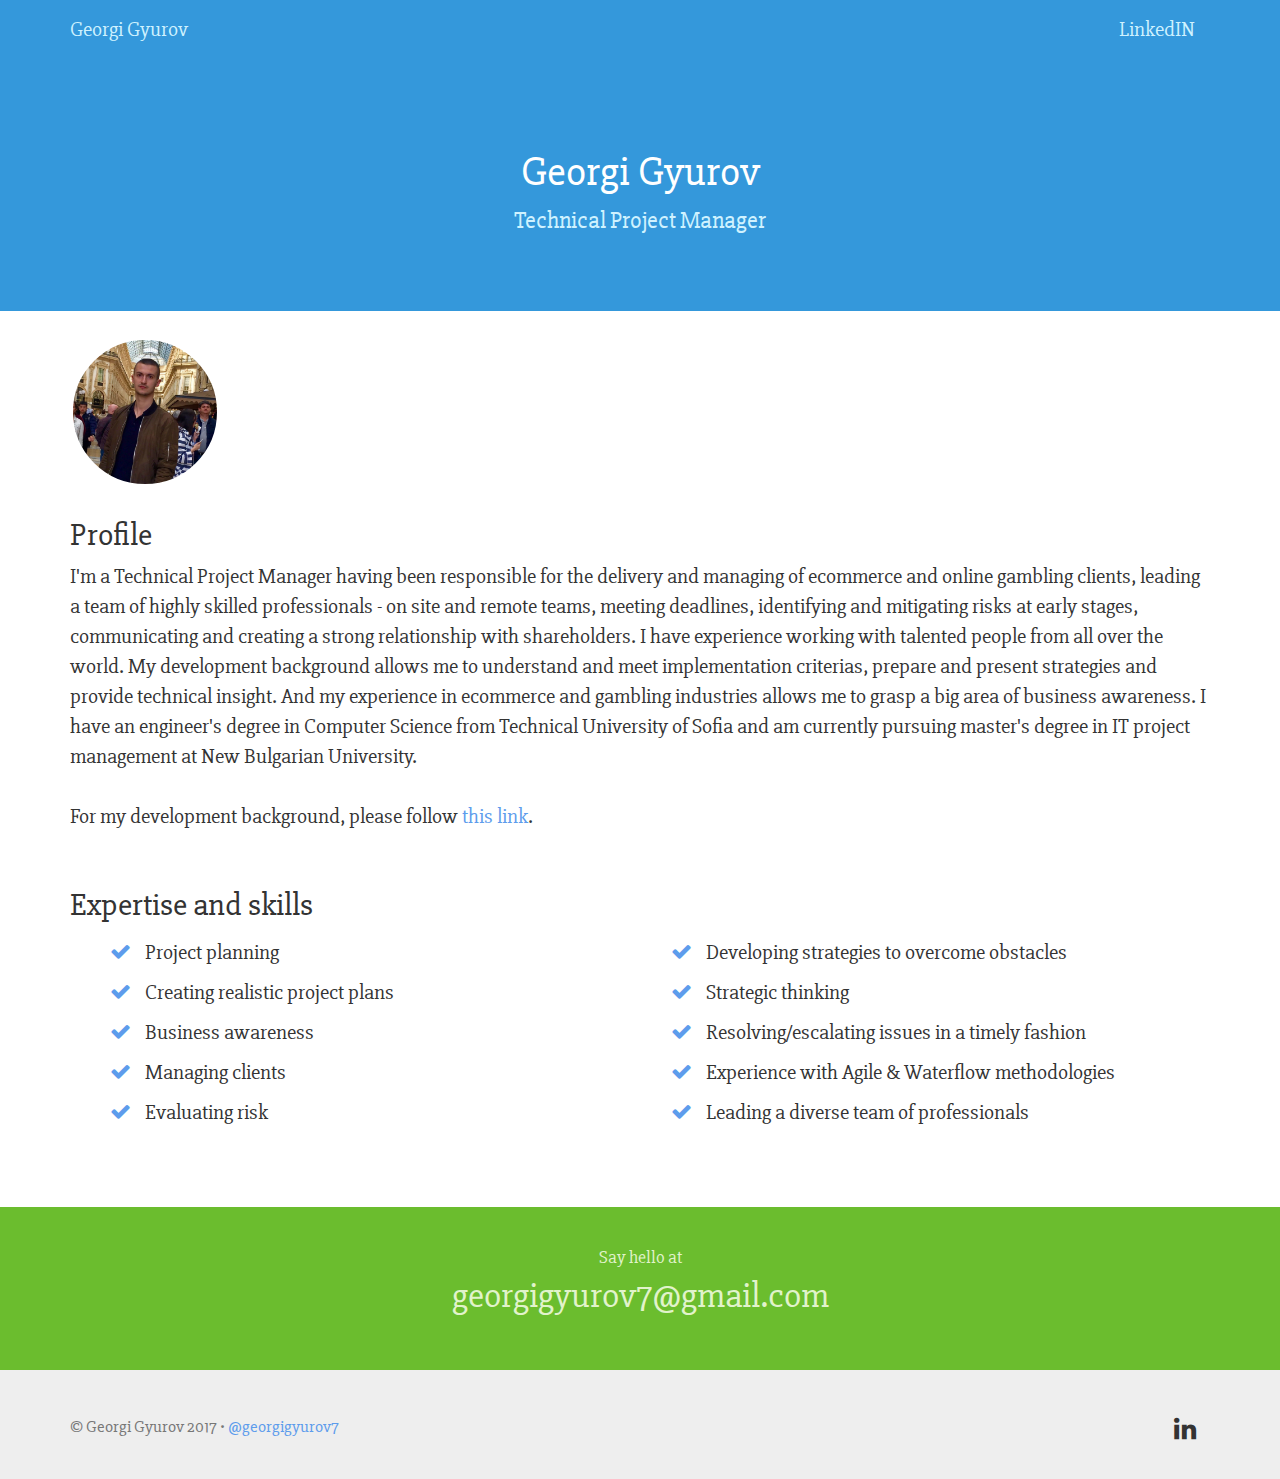
==== commit 95b36b2d: "Portfolio copy and profile pic update" ====
--- a/index.html
+++ b/index.html
@@ -4,11 +4,11 @@
 <head>
     <meta charset="utf-8">
     <meta name="viewport" content="width=device-width, initial-scale=1">
-    <meta name="description" content="Georgi Gyurov - eCommerce Project Manager">
-    <meta name="keywords" content="front, end, website, site, development, html, css, js, responsive, web, design, agile, scrum, demandware, oop, javascript, project, manager, management, program, ecommerce, account">
+    <meta name="description" content="Georgi Gyurov - Technical Project Manager">
+    <meta name="keywords" content="front, end, website, site, development, html, css, js, responsive, web, design, agile, scrum, demandware, oop, javascript, technical, project, manager, management, program, ecommerce, account">
     <meta name="author" content="Georgi Gyurov, @georgigyurov7">
 
-    <title>Georgi Gyurov - eCommerce Project Manager</title>
+    <title>Georgi Gyurov - Project Manager</title>
 
     <style type="text/css">
         .navbar-nav>li>a:first-child {
@@ -105,7 +105,7 @@
             <div class="row">
                 <div class="col-lg-12">
                     <h1 class="intro-info"><span class="intro-title-name">Georgi Gyurov</span> <br> 
-                    <span class="intro-title-1">eCommerce Project Manager</span></h1>
+                    <span class="intro-title-1">Technical Project Manager</span></h1>
                 </div>
             </div>
         </div>
@@ -118,7 +118,7 @@
                 <div class="profile-picture"></div>
                 <h2 class="profile-h2">Profile</h2>
                 <p>
-                    I'm an eCommerce Project Manager being responsible for the delivery and managing of end-to-end ecommerce clients like Gore and Diageo, leading a team of highly skilled professionals - on site and remote teams, meeting deadlines, identifying and mitigating risks at early stages, communicating with shareholders. I have experience working with talented people from all over the world. My development background allows me to understand and meet implementation criterias, prepare and present strategies and provide insight into Salesforce Commerce Cloud Digital's platform. I have an engineer's degree in Computer Science from Technical University of Sofia and am currently pursuing master's degree in IT project management in New Bulgarian University. I am currently employed at <a alt="georgi gyurov pfs employee" href="http://www.pfsweb.com/">PFSweb</a>.
+                    I'm a Technical Project Manager having been responsible for the delivery and managing of ecommerce and online gambling clients, leading a team of highly skilled professionals - on site and remote teams, meeting deadlines, identifying and mitigating risks at early stages, communicating and creating a strong relationship with shareholders. I have experience working with talented people from all over the world. My development background allows me to understand and meet implementation criterias, prepare and present strategies and provide technical insight. And my experience in ecommerce and gambling industries allows me to grasp a big area of business awareness. I have an engineer's degree in Computer Science from Technical University of Sofia and am currently pursuing master's degree in IT project management at New Bulgarian University.
                     <br><br>
                     For my development background, please follow <a alt="georgi gyurov developer background" href="dev-bckg.html#dev-skills">this link</a>.
                 </p>
--- a/css/style.min.css
+++ b/css/style.min.css
@@ -1 +1 @@
-body,html{height:100%;width:100%}.profile-h2,.profile-h3,body{font-family:'Slabo 27px',serif}.input--hoshi,.skills{overflow:hidden}@font-face{font-family:FontAwesome;src:url(../fonts/fontawesome-webfont.eot?v=4.0.3);src:url(../fonts/fontawesome-webfont.eot?#iefix&v=4.0.3) format('embedded-opentype'),url(../fonts/fontawesome-webfont.woff?v=4.0.3) format('woff'),url(../fonts/fontawesome-webfont.ttf?v=4.0.3) format('truetype'),url(../fonts/fontawesome-webfont.svg?v=4.0.3#fontawesomeregular) format('svg');font-weight:400;font-style:normal}body{font-size:18px}::selection{color:#fff;background:#5D9CEC}::-moz-selection{color:#fff;background:#5D9CEC}.wrap{min-height:100%;height:auto!important;height:100%;margin:0 auto}.navbar-nav{float:right}.navbar-nav a,.navbar-nav a:active{color:#fff}@media screen and (max-width:480px){.navbar-nav{padding:15px 0;float:left}}.nav>li a:hover,.navbar-brand:hover,.navbar-nav .active,.navbar-nav .active:hover{color:#fff;text-decoration:line-through}.hire-me-btn a:hover,.intro-title-2 a{text-decoration:none}.navbar{min-height:15px;padding:10px 0 15px;border-radius:0}.navbar-header,.navbar-nav>li>a:first-child{padding-left:0}.navbar-header{padding-right:45px}.navbar-nav>li>a{padding-top:0;padding-bottom:0;line-height:30px}.navbar-brand{padding-top:10px;font-size:21px;cursor:pointer}.navbar-nav .active{padding-top:0}.collapse{display:block;border:0;max-height:100%;box-shadow:none}.nav>li{margin-top:5px;margin-bottom:5px;display:inline-block}.intro-section{padding:5% 0;width:100%;color:#fff}.blue-theme{background-color:#3498DB;color:#cff2ff}.intro-title-name{color:#fff;font-size:42px}.intro-title-2{margin:0 auto;text-align:center;font-size:34px;font-weight:600;line-height:1.5em}.intro-title-2 a{border-bottom:1px dotted #a6a6a6}.dash{margin:2% 0;background-color:#5D9CEC;width:30px;height:4px}.line{margin:5% auto;width:80%;background-color:#a6a6a6}.projects{padding:0 0 1%;font-weight:400}.hire-me-btn{margin:0 0 5%;padding:1.5%;width:100%;height:10%;background-color:#428bca;border-radius:5px;text-align:center}.hire-me-btn:hover{background-color:#286eab}.hire-me-btn a{color:#fff;font-size:2.5rem;font-weight:600}@media screen and (max-width:480px){.intro-title-1{font-size:20px;text-align:center}.intro-title-2{margin:10% 0;font-size:21px}}.feature-list{margin-left:0;padding:0;list-style:none;font-family:'Source San Pro'}.feature-list__link{position:relative;display:block;background-color:#f43059;padding-top:56.25%;margin-top:2px;border-radius:3px}@media screen and (min-width:720px){.feature-list__item{float:left;width:33.333333333%}.feature-list__item:nth-child(3n+1):last-child{width:100%}.feature-list__item:nth-child(3n+1):nth-last-child(2),.feature-list__item:nth-child(3n+1):nth-last-child(2)+.feature-list__item{width:50%}.feature-list__link{margin-left:2px}.feature-list__item:nth-of-type(-n+3)>.feature-list__link{margin-top:0}.feature-list__item:nth-of-type(3n+1)>.feature-list__link{margin-left:0}}.feature-list__title{font-size:32px;font-size:2rem;line-height:1;font-weight:600;text-align:center;position:absolute;top:50%;right:0;left:0;margin-top:-24px;color:#fff;-webkit-transition:.2s;-moz-transition:.2s;transition:.2s}.facebook:hover,.in:hover,.plus:hover,.twitter:hover{transition:ease .5s}.feature-list__link:active .feature-list__title,.feature-list__link:focus .feature-list__title,.feature-list__link:hover .feature-list__title{margin-top:-26px}.feature-list__sub{display:block;font-size:16px;font-size:1.5rem;line-height:2}.about-section{margin:2% 0;font-size:30px}.about-section p{padding-top:10px;font-size:19px}.profile p,.skills-set{font-size:21px}.profile-picture{position:relative;margin:0 30px 30px 0;background:url(../img/thumb_IMG_6702_1024.jpg) 55% -88px;background-size:200%;width:150px;height:150px;border-radius:100px;border:3px solid #fff;overflow:hidden}.profile{padding:2% 0 0}.profile-header{display:block;width:100%;height:45%}.icon-color{color:#bd1f34}.profile-contact{margin-top:5%;padding:3% 0;width:100%;text-align:center}.profile-contact.blue-contact{background-color:#3498DB;color:#cff2ff}.profile-contact.green-contact{background-color:#6BBD2E;color:#e1f3cb}.index-hire-about{margin-top:5%;width:100%;text-align:center}@media screen and (max-width :480px){.index-hire-about,.profile-contact{margin:10% 0 0}}.blue-link{text-decoration:line-through;color:#5D9CEC}.contact-section u,.footer-social a:hover,.ghost-btn{text-decoration:none}.skills-set{-webkit-columns:2;-moz-columns:2;columns:2}.skills-set li{padding:5px 0;list-style-type:none}.skills-set-tick{color:#5D9CEC;padding-right:10px}.contact-section{margin:0 0 5%;min-height:100%;height:auto!important;height:100%;text-align:left;font-size:18px}.contact-section u{border-bottom:1px dotted #aeaeae}.green{color:green}.services-section{padding-top:150px;text-align:center;background:#fff}.footer-section{min-height:90px;padding-top:30px;padding-bottom:30px;background-color:#eee;font-size:14px}.hire-me-hp,.skills-item{background-color:#5D9CEC}.footer-copyright{margin-top:15px;display:inline;float:left;color:#777;font-size:1.2em}.footer-social{margin:2% 0 0;float:right;width:50%;font-size:26px}.header,.img{width:100%}.footer-social i{margin-right:5%}.footer-social a{color:inherit}@media screen and (max-width :1024px){.footer-social{margin:-1% 0 0}}.twitter:hover{color:#00aced}.facebook:hover{color:#3b5998}.in:hover{color:#0e76a8}.plus:hover{color:#d34836}.fa-desktop{font-size:10em}.hire-me-hp{color:#fff}.or{padding:0 0 0 2%}@media screen and (max-width :480px){.footer-policy,.footer-social{float:left;text-align:left}.footer-social{margin:10px 0}.space-right{margin-right:0}.or{display:block;padding:3% 0}.img{max-height:250px}}.space{margin:0 0 6%}.space-left{margin:0 0 0 2%}.space-right{margin:0 2% 0 0}.img:hover{cursor:pointer;opacity:.8;-webkit-transition:all .3s ease-out;-moz-transition:all .3s ease-out;-o-transition:all .3s ease-out;-ms-transition:all .3s ease-out;transition:all .3s ease-out}.header{display:block;margin-top:-5px;-webkit-background-size:cover;-moz-background-size:cover;-o-background-size:cover;background-size:cover;height:100%}.input,.project-brand,.project-section{display:inline-block}.text-large{font-size:2em;font-weight:400}.text-small{font-size:12px;font-weight:400}@media screen and (max-width:480px){.skills-set{-webkit-columns:1;-moz-columns:1;columns:1}.text-large{font-size:20px}}.skills{margin:0;padding:0}.skills-item{font-size:18px;list-style-type:none;word-break:break-word;color:#fff;margin:.5em 0;padding:.5em;-webkit-transition:.5s ease;transition:.5s ease}@media (min-width:48.75em){.skills-item{position:relative;-webkit-transition:.5s ease;transition:.5s ease}.skills-item.skillMagic{opacity:1;-webkit-transform:translate(50px,20px);-ms-transform:translate(50px,20px);transform:translate(50px,20px);-webkit-backface-visibility:hidden;-ms-backface-visibility:hidden;backface-visibility:hidden}}.skills-item.css{width:97%}.skills-item.html{width:98%}.skills-item.js{width:55%}.skills-item.php{width:35%}.skills-item.sql{width:50%}.skills-item.xml{width:70%}.skills-item.java{width:45%}.skills-item.responsive,.skills-item.wp{width:90%}.skills-item.c5{width:89%}.skills-item.github{width:60%}.skills-item.adobe{width:87%}.skills-item.mobile{width:91%}.skills-item.android{width:50%}.project-section{width:100%}.project-block{height:200px}.project-brand,.project-info{position:relative;width:50%;height:250px}.project-brand-left .project-info{padding-left:40px}.project-brand{color:#fff;text-transform:uppercase;text-shadow:2px 2px 2px #333}.project-brand span,.project-info-inner{position:absolute;top:50%;-webkit-transform:translate(-50%,-50%);-ms-transform:translate(-50%,-50%);transform:translate(-50%,-50%)}.project-brand span{left:50%}.project-info-inner{left:40%}.project-brand-left .project-brand,.project-brand-right .project-info{float:left}.project-brand-left .project-info,.project-brand-right .project-brand{float:right}.project-info-year-employer{font-size:14px;color:#a6a6a6}.project-info-title{font-family:'Slabo 27px',serif}.project-info-link{font-size:18px}.projects-line{margin:0;padding:0;background-color:#e6e6e6;width:100%}.simeonov{background-color:#f5f5f5}.sears{background-color:#50b8e2}.thorntons{background-color:#f2e9db}.mailshop{background-color:#131b1f}.packup{background-color:#f7ac57}.yumi{background-color:#e81273}.mela{background-color:#f77a76}.animal{background-color:#7ecfe0}.finestra{background-color:#ff7e14}.twoten{background-color:#cdcabb}.snaporder{background-color:#2358a8}@media screen and (max-width:480px){.project-brand,.project-info{position:relative;float:left;width:100%}.project-brand-left .project-info{padding-left:0}.projects-line{margin:10px 0}.project-info-inner{position:relative;left:auto;right:auto;top:auto;bottom:auto;width:100%;-webkit-transform:initial;-ms-transform:initial;transform:initial}}.input{position:relative;z-index:1;margin:0;max-width:350px;width:calc(100% - 2em);vertical-align:top}.input__field{position:relative;display:block;float:right;padding:.8em;width:60%;border:none;border-radius:0;background:#f0f0f0;color:#fff;font-family:'Slabo 27px',Helvetica,Arial,serif;-webkit-appearance:none}.input__field:focus{outline:0}.input__label{display:inline-block;float:right;padding:0 1em;width:40%;color:#fff;font-size:80.25%;-webkit-touch-callout:none;-webkit-user-select:none;-khtml-user-select:none;-moz-user-select:none;-ms-user-select:none;user-select:none}.input__label-content{position:relative;display:block;padding:1em 0;width:100%}.input__field--hoshi{margin-top:1em;padding:.85em .15em;width:100%;background:0 0;color:#cff2ff;font-weight:400}.input__label--hoshi{position:absolute;bottom:0;left:0;padding:0 .25em;width:100%;height:calc(100% - 1em);text-align:left;font-weight:400;pointer-events:none}.input__label-content--hoshi{position:absolute}.input__label--hoshi::after,.input__label--hoshi::before{content:'';position:absolute;top:0;left:0;width:100%;height:calc(100% - 10px);border-bottom:1px solid #B9C1CA}.input__label--hoshi::after{margin-top:2px;border-bottom:4px solid red;-webkit-transform:translate3d(-100%,0,0);transform:translate3d(-100%,0,0);-webkit-transition:-webkit-transform .3s;transition:transform .3s}.input__label--hoshi-color-1::after{border-color:#3498DB}.input--filled .input__label--hoshi::after,.input__field--hoshi:focus+.input__label--hoshi::after{-webkit-transform:translate3d(0,0,0);transform:translate3d(0,0,0)}.input--filled .input__label-content--hoshi,.input__field--hoshi:focus+.input__label--hoshi .input__label-content--hoshi{-webkit-animation:anim-1 .3s forwards;animation:anim-1 .3s forwards}@-webkit-keyframes anim-1{50%{opacity:0;-webkit-transform:translate3d(1em,0,0);transform:translate3d(1em,0,0)}51%{opacity:0;-webkit-transform:translate3d(-1em,-40%,0);transform:translate3d(-1em,-40%,0)}100%{opacity:1;-webkit-transform:translate3d(0,-40%,0);transform:translate3d(0,-40%,0)}}@keyframes anim-1{50%{opacity:0;-webkit-transform:translate3d(1em,0,0);transform:translate3d(1em,0,0)}51%{opacity:0;-webkit-transform:translate3d(-1em,-40%,0);transform:translate3d(-1em,-40%,0)}100%{opacity:1;-webkit-transform:translate3d(0,-40%,0);transform:translate3d(0,-40%,0)}}.ghost-btn{margin:1em auto;display:block;outline:0;width:150px;height:50px;text-align:center;font-family:inherit;font-weight:300;letter-spacing:1px;vertical-align:middle;border:1px solid #fff;transition:all .2s ease;box-sizing:border-box;text-shadow:0 1px 0 rgba(0,0,0,.01);background-color:transparent;color:#fff}.ghost-btn:hover{background:#3498DB;color:#cff2ff;border-color:#3498DB}.ghost-btn[disabled]{background-color:#aeaeae;border-color:#aeaeae;opacity:.7}+body,html{height:100%;width:100%}.profile-h2,.profile-h3,body{font-family:'Slabo 27px',serif}.input--hoshi,.skills{overflow:hidden}@font-face{font-family:FontAwesome;src:url(../fonts/fontawesome-webfont.eot?v=4.0.3);src:url(../fonts/fontawesome-webfont.eot?#iefix&v=4.0.3) format('embedded-opentype'),url(../fonts/fontawesome-webfont.woff?v=4.0.3) format('woff'),url(../fonts/fontawesome-webfont.ttf?v=4.0.3) format('truetype'),url(../fonts/fontawesome-webfont.svg?v=4.0.3#fontawesomeregular) format('svg');font-weight:400;font-style:normal}body{font-size:18px}::selection{color:#fff;background:#5D9CEC}::-moz-selection{color:#fff;background:#5D9CEC}.wrap{min-height:100%;height:auto!important;height:100%;margin:0 auto}.navbar-nav{float:right}.navbar-nav a,.navbar-nav a:active{color:#fff}@media screen and (max-width:480px){.navbar-nav{padding:15px 0;float:left}}.nav>li a:hover,.navbar-brand:hover,.navbar-nav .active,.navbar-nav .active:hover{color:#fff;text-decoration:line-through}.hire-me-btn a:hover,.intro-title-2 a{text-decoration:none}.navbar{min-height:15px;padding:10px 0 15px;border-radius:0}.navbar-header,.navbar-nav>li>a:first-child{padding-left:0}.navbar-header{padding-right:45px}.navbar-nav>li>a{padding-top:0;padding-bottom:0;line-height:30px;color:#cff2ff}.navbar-brand{padding-top:10px;font-size:21px;cursor:pointer}.navbar-nav .active{padding-top:0}.collapse{display:block;border:0;max-height:100%;box-shadow:none}.nav>li{margin-top:5px;margin-bottom:5px;display:inline-block}.intro-section{padding:5% 0;width:100%;color:#fff}.blue-theme{background-color:#3498DB;color:#cff2ff}.intro-title-name{color:#fff;font-size:42px}.intro-title-2{margin:0 auto;text-align:center;font-size:34px;font-weight:600;line-height:1.5em}.intro-title-2 a{border-bottom:1px dotted #a6a6a6}.dash{margin:2% 0;background-color:#5D9CEC;width:30px;height:4px}.line{margin:5% auto;width:80%;background-color:#a6a6a6}.projects{padding:0 0 1%;font-weight:400}.hire-me-btn{margin:0 0 5%;padding:1.5%;width:100%;height:10%;background-color:#428bca;border-radius:5px;text-align:center}.hire-me-btn:hover{background-color:#286eab}.hire-me-btn a{color:#fff;font-size:2.5rem;font-weight:600}@media screen and (max-width:480px){.intro-title-1{font-size:20px;text-align:center}.intro-title-2{margin:10% 0;font-size:21px}}.feature-list{margin-left:0;padding:0;list-style:none;font-family:'Source San Pro'}.feature-list__link{position:relative;display:block;background-color:#f43059;padding-top:56.25%;margin-top:2px;border-radius:3px}@media screen and (min-width:720px){.feature-list__item{float:left;width:33.333333333%}.feature-list__item:nth-child(3n+1):last-child{width:100%}.feature-list__item:nth-child(3n+1):nth-last-child(2),.feature-list__item:nth-child(3n+1):nth-last-child(2)+.feature-list__item{width:50%}.feature-list__link{margin-left:2px}.feature-list__item:nth-of-type(-n+3)>.feature-list__link{margin-top:0}.feature-list__item:nth-of-type(3n+1)>.feature-list__link{margin-left:0}}.feature-list__title{font-size:32px;font-size:2rem;line-height:1;font-weight:600;text-align:center;position:absolute;top:50%;right:0;left:0;margin-top:-24px;color:#fff;-webkit-transition:.2s;-moz-transition:.2s;transition:.2s}.facebook:hover,.in:hover,.plus:hover,.twitter:hover{transition:ease .5s}.feature-list__link:active .feature-list__title,.feature-list__link:focus .feature-list__title,.feature-list__link:hover .feature-list__title{margin-top:-26px}.feature-list__sub{display:block;font-size:16px;font-size:1.5rem;line-height:2}.about-section{margin:2% 0;font-size:30px}.about-section p{padding-top:10px;font-size:19px}.profile p,.skills-set{font-size:21px}.profile-picture{position:relative;margin:0 30px 30px 0;background:url(../img/profile-pic-2017.jpg) 50% -30px;background-size:150%;width:150px;height:150px;border-radius:100px;border:3px solid #fff;overflow:hidden}.profile{padding:2% 0 0}.profile-header{display:block;width:100%;height:45%}.icon-color{color:#bd1f34}.profile-contact{margin-top:5%;padding:3% 0;width:100%;text-align:center}.profile-contact.blue-contact{background-color:#3498DB;color:#cff2ff}.profile-contact.green-contact{background-color:#6BBD2E;color:#e1f3cb}.index-hire-about{margin-top:5%;width:100%;text-align:center}@media screen and (max-width :480px){.index-hire-about,.profile-contact{margin:10% 0 0}}.blue-link{text-decoration:line-through;color:#5D9CEC}.contact-section u,.footer-social a:hover,.ghost-btn{text-decoration:none}.skills-set{-webkit-columns:2;-moz-columns:2;columns:2}.skills-set li{padding:5px 0;list-style-type:none}.skills-set-tick{color:#5D9CEC;padding-right:10px}.contact-section{margin:0 0 5%;min-height:100%;height:auto!important;height:100%;text-align:left;font-size:18px}.contact-section u{border-bottom:1px dotted #aeaeae}.green{color:green}.services-section{padding-top:150px;text-align:center;background:#fff}.footer-section{min-height:90px;padding-top:30px;padding-bottom:30px;background-color:#eee;font-size:14px}.hire-me-hp,.skills-item{background-color:#5D9CEC}.footer-copyright{margin-top:15px;display:inline;float:left;color:#777;font-size:1.2em}.footer-social{margin:2% 0 0;float:right;width:50%;font-size:26px}.header,.img{width:100%}.footer-social i{margin-right:5%}.footer-social a{color:inherit}@media screen and (max-width :1024px){.footer-social{margin:-1% 0 0}}.twitter:hover{color:#00aced}.facebook:hover{color:#3b5998}.in:hover{color:#0e76a8}.plus:hover{color:#d34836}.fa-desktop{font-size:10em}.hire-me-hp{color:#fff}.or{padding:0 0 0 2%}@media screen and (max-width :480px){.footer-policy,.footer-social{float:left;text-align:left}.footer-social{margin:10px 0}.space-right{margin-right:0}.or{display:block;padding:3% 0}.img{max-height:250px}}.space{margin:0 0 6%}.space-left{margin:0 0 0 2%}.space-right{margin:0 2% 0 0}.img:hover{cursor:pointer;opacity:.8;-webkit-transition:all .3s ease-out;-moz-transition:all .3s ease-out;-o-transition:all .3s ease-out;-ms-transition:all .3s ease-out;transition:all .3s ease-out}.header{display:block;margin-top:-5px;-webkit-background-size:cover;-moz-background-size:cover;-o-background-size:cover;background-size:cover;height:100%}.input,.project-brand,.project-section{display:inline-block}.text-large{font-size:2em;font-weight:400}.text-small{font-size:12px;font-weight:400}@media screen and (max-width:480px){.skills-set{-webkit-columns:1;-moz-columns:1;columns:1}.text-large{font-size:20px}}.skills{margin:0;padding:0}.skills-item{font-size:18px;list-style-type:none;word-break:break-word;color:#fff;margin:.5em 0;padding:.5em;-webkit-transition:.5s ease;transition:.5s ease}@media (min-width:48.75em){.skills-item{position:relative;-webkit-transition:.5s ease;transition:.5s ease}.skills-item.skillMagic{opacity:1;-webkit-transform:translate(50px,20px);-ms-transform:translate(50px,20px);transform:translate(50px,20px);-webkit-backface-visibility:hidden;-ms-backface-visibility:hidden;backface-visibility:hidden}}.skills-item.css{width:97%}.skills-item.html{width:98%}.skills-item.js{width:55%}.skills-item.php{width:35%}.skills-item.sql{width:50%}.skills-item.xml{width:70%}.skills-item.java{width:45%}.skills-item.responsive,.skills-item.wp{width:90%}.skills-item.c5{width:89%}.skills-item.github{width:60%}.skills-item.adobe{width:87%}.skills-item.mobile{width:91%}.skills-item.android{width:50%}.project-section{width:100%}.project-block{height:200px}.project-brand,.project-info{position:relative;width:50%;height:250px}.project-brand-left .project-info{padding-left:40px}.project-brand{color:#fff;text-transform:uppercase;text-shadow:2px 2px 2px #333}.project-brand span,.project-info-inner{position:absolute;top:50%;-webkit-transform:translate(-50%,-50%);-ms-transform:translate(-50%,-50%);transform:translate(-50%,-50%)}.project-brand span{left:50%}.project-info-inner{left:40%}.project-brand-left .project-brand,.project-brand-right .project-info{float:left}.project-brand-left .project-info,.project-brand-right .project-brand{float:right}.project-info-year-employer{font-size:14px;color:#a6a6a6}.project-info-title{font-family:'Slabo 27px',serif}.project-info-link{font-size:18px}.projects-line{margin:0;padding:0;background-color:#e6e6e6;width:100%}.simeonov{background-color:#f5f5f5}.sears{background-color:#50b8e2}.thorntons{background-color:#f2e9db}.mailshop{background-color:#131b1f}.packup{background-color:#f7ac57}.yumi{background-color:#e81273}.mela{background-color:#f77a76}.animal{background-color:#7ecfe0}.finestra{background-color:#ff7e14}.twoten{background-color:#cdcabb}.snaporder{background-color:#2358a8}@media screen and (max-width:480px){.project-brand,.project-info{position:relative;float:left;width:100%}.project-brand-left .project-info{padding-left:0}.projects-line{margin:10px 0}.project-info-inner{position:relative;left:auto;right:auto;top:auto;bottom:auto;width:100%;-webkit-transform:initial;-ms-transform:initial;transform:initial}}.input{position:relative;z-index:1;margin:0;max-width:350px;width:calc(100% - 2em);vertical-align:top}.input__field{position:relative;display:block;float:right;padding:.8em;width:60%;border:none;border-radius:0;background:#f0f0f0;color:#fff;font-family:'Slabo 27px',Helvetica,Arial,serif;-webkit-appearance:none}.input__field:focus{outline:0}.input__label{display:inline-block;float:right;padding:0 1em;width:40%;color:#fff;font-size:80.25%;-webkit-touch-callout:none;-webkit-user-select:none;-khtml-user-select:none;-moz-user-select:none;-ms-user-select:none;user-select:none}.input__label-content{position:relative;display:block;padding:1em 0;width:100%}.input__field--hoshi{margin-top:1em;padding:.85em .15em;width:100%;background:0 0;color:#cff2ff;font-weight:400}.input__label--hoshi{position:absolute;bottom:0;left:0;padding:0 .25em;width:100%;height:calc(100% - 1em);text-align:left;font-weight:400;pointer-events:none}.input__label-content--hoshi{position:absolute}.input__label--hoshi::after,.input__label--hoshi::before{content:'';position:absolute;top:0;left:0;width:100%;height:calc(100% - 10px);border-bottom:1px solid #B9C1CA}.input__label--hoshi::after{margin-top:2px;border-bottom:4px solid red;-webkit-transform:translate3d(-100%,0,0);transform:translate3d(-100%,0,0);-webkit-transition:-webkit-transform .3s;transition:transform .3s}.input__label--hoshi-color-1::after{border-color:#3498DB}.input--filled .input__label--hoshi::after,.input__field--hoshi:focus+.input__label--hoshi::after{-webkit-transform:translate3d(0,0,0);transform:translate3d(0,0,0)}.input--filled .input__label-content--hoshi,.input__field--hoshi:focus+.input__label--hoshi .input__label-content--hoshi{-webkit-animation:anim-1 .3s forwards;animation:anim-1 .3s forwards}@-webkit-keyframes anim-1{50%{opacity:0;-webkit-transform:translate3d(1em,0,0);transform:translate3d(1em,0,0)}51%{opacity:0;-webkit-transform:translate3d(-1em,-40%,0);transform:translate3d(-1em,-40%,0)}100%{opacity:1;-webkit-transform:translate3d(0,-40%,0);transform:translate3d(0,-40%,0)}}@keyframes anim-1{50%{opacity:0;-webkit-transform:translate3d(1em,0,0);transform:translate3d(1em,0,0)}51%{opacity:0;-webkit-transform:translate3d(-1em,-40%,0);transform:translate3d(-1em,-40%,0)}100%{opacity:1;-webkit-transform:translate3d(0,-40%,0);transform:translate3d(0,-40%,0)}}.ghost-btn{margin:1em auto;display:block;outline:0;width:150px;height:50px;text-align:center;font-family:inherit;font-weight:300;letter-spacing:1px;vertical-align:middle;border:1px solid #fff;transition:all .2s ease;box-sizing:border-box;text-shadow:0 1px 0 rgba(0,0,0,.01);background-color:transparent;color:#fff}.ghost-btn:hover{background:#3498DB;color:#cff2ff;border-color:#3498DB}.ghost-btn[disabled]{background-color:#aeaeae;border-color:#aeaeae;opacity:.7}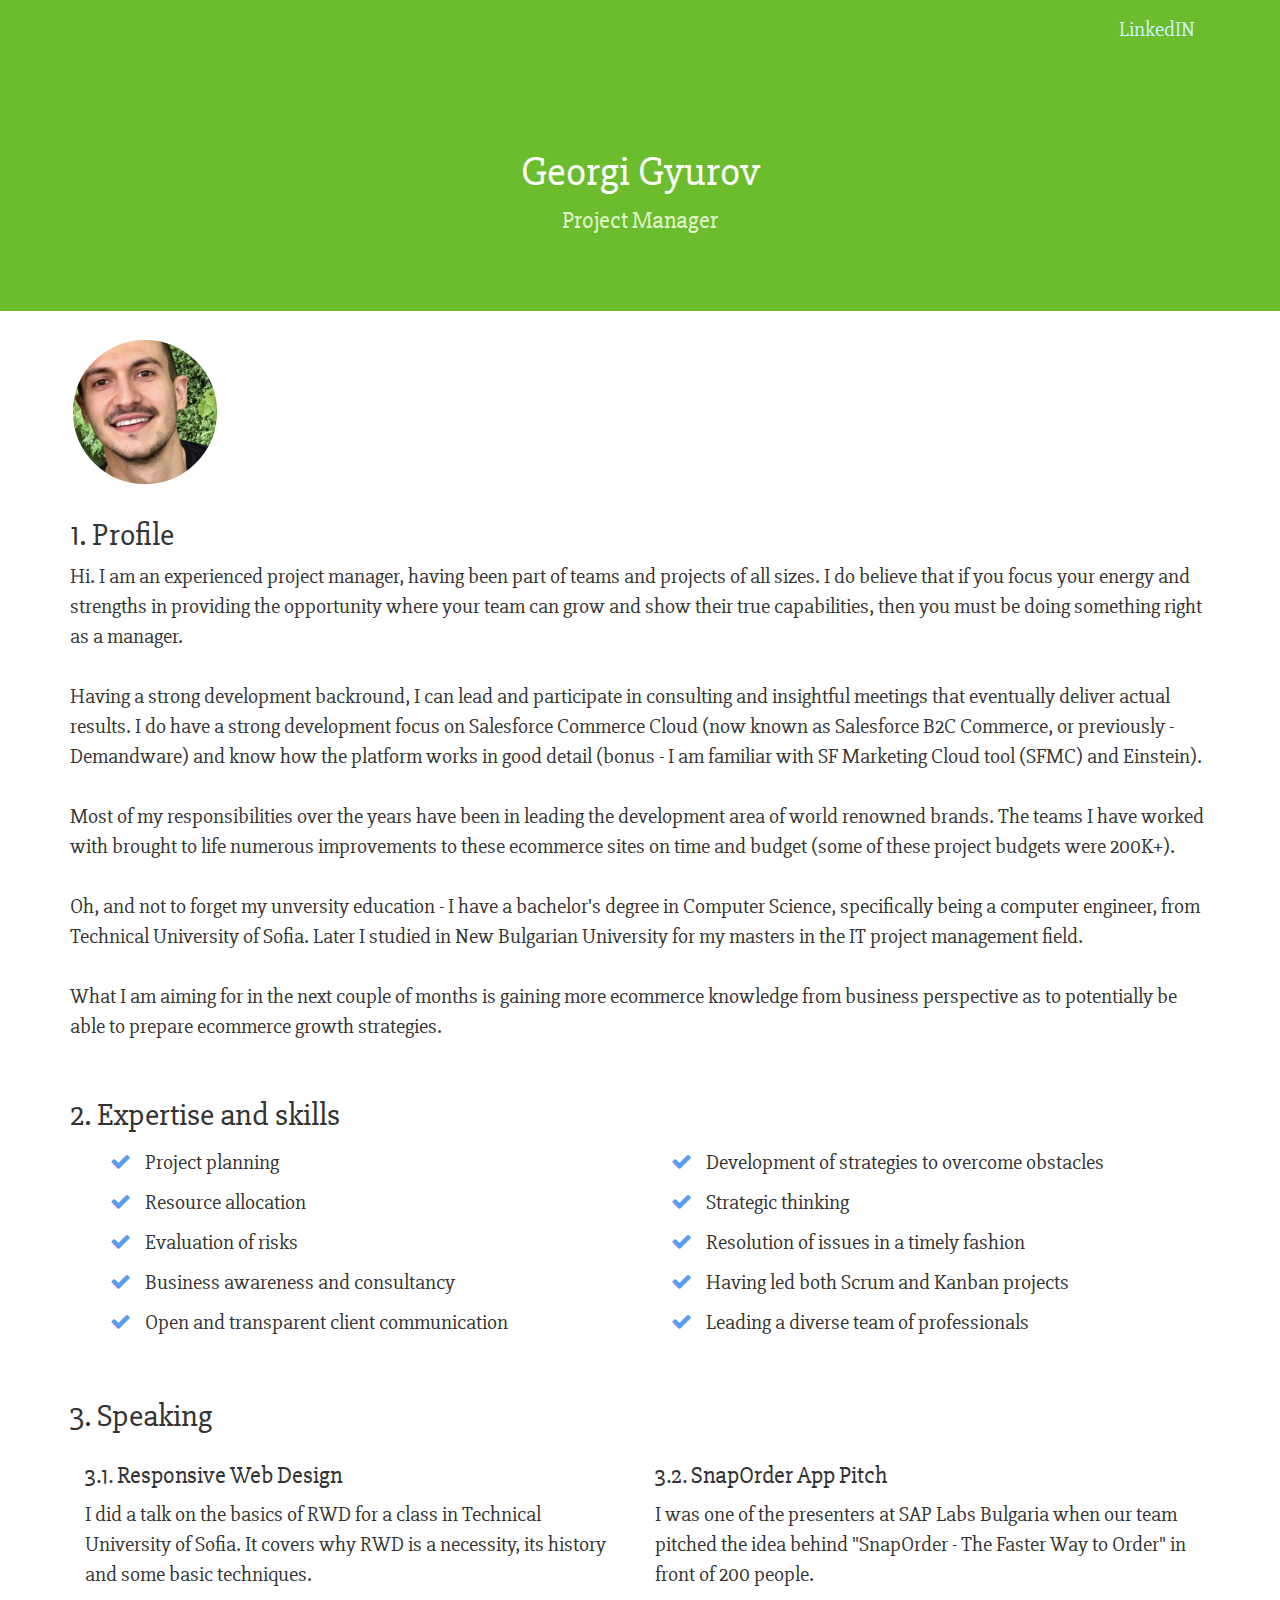
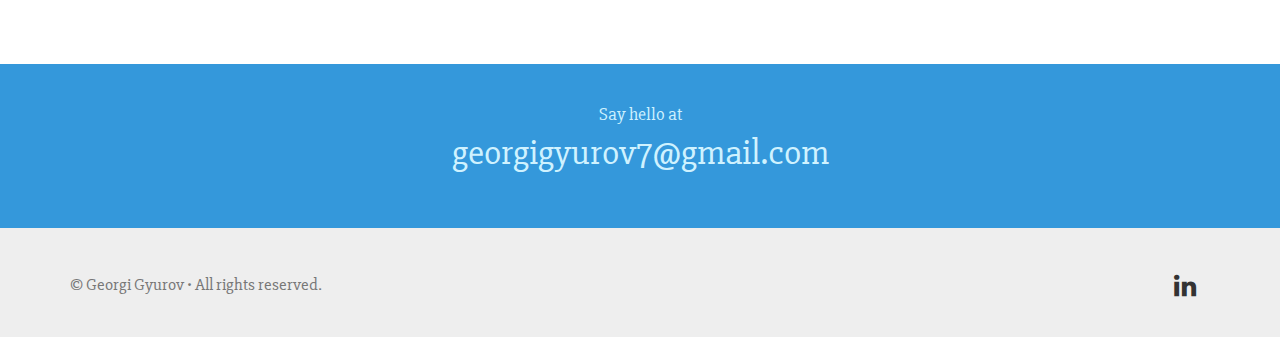
==== commit d829c505: "Portfolio update 2019" ====
--- a/index.html
+++ b/index.html
@@ -4,9 +4,9 @@
 <head>
     <meta charset="utf-8">
     <meta name="viewport" content="width=device-width, initial-scale=1">
-    <meta name="description" content="Georgi Gyurov - Technical Project Manager">
-    <meta name="keywords" content="front, end, website, site, development, html, css, js, responsive, web, design, agile, scrum, demandware, oop, javascript, technical, project, manager, management, program, ecommerce, account">
-    <meta name="author" content="Georgi Gyurov, @georgigyurov7">
+    <meta name="description" content="Georgi Gyurov, Project Manager">
+    <meta name="keywords" content="business, ecommerce, e-commerce, manager, management, strategy, consultancy, program, account, front, end, website, site, development, html, css, js, responsive, web, design, agile, scrum, kanban, demandware, oop, javascript, technical, project">
+    <meta name="author" content="Georgi Gyurov">
 
     <title>Georgi Gyurov - Project Manager</title>
 
@@ -87,25 +87,25 @@
 </head>
 
 <body>
-    <nav class="navbar blue-theme" role="navigation">
-        <div class="container">
-            <div class="navbar-header">
+    <nav class="navbar green-theme" role="navigation">
+        <div class="container">
+            <!--<div class="navbar-header">
                 <a class="navbar-brand">Georgi Gyurov</a>
-            </div>
+            </div>-->
             <div class="collapse navbar-collapse navbar-ex1-collapse">
                 <ul class="nav navbar-nav">
-                    <li><a href="https://bg.linkedin.com/pub/georgi-gyurov/57/550/a01">LinkedIN</a></li>
+                    <li><a href="https://www.linkedin.com/in/georgi-gyurov-a0155057">LinkedIN</a></li>
                 </ul>
             </div>
         </div>
     </nav>
 
-    <section class="intro-section blue-theme">
+    <section class="intro-section green-theme">
         <div class="container">
             <div class="row">
                 <div class="col-lg-12">
                     <h1 class="intro-info"><span class="intro-title-name">Georgi Gyurov</span> <br> 
-                    <span class="intro-title-1">Technical Project Manager</span></h1>
+                    <span class="intro-title-1">Project Manager</span></h1>
                 </div>
             </div>
         </div>
@@ -116,11 +116,18 @@
             <div class="row">
                 <div class="col-lg-12">
                 <div class="profile-picture"></div>
-                <h2 class="profile-h2">Profile</h2>
+                <h2 class="profile-h2">1. Profile</h2>
                 <p>
-                    I'm a Technical Project Manager having been responsible for the delivery and managing of ecommerce and online gambling clients, leading a team of highly skilled professionals - on site and remote teams, meeting deadlines, identifying and mitigating risks at early stages, communicating and creating a strong relationship with shareholders. I have experience working with talented people from all over the world. My development background allows me to understand and meet implementation criterias, prepare and present strategies and provide technical insight. And my experience in ecommerce and gambling industries allows me to grasp a big area of business awareness. I have an engineer's degree in Computer Science from Technical University of Sofia and am currently pursuing master's degree in IT project management at New Bulgarian University.
-                    <br><br>
-                    For my development background, please follow <a alt="georgi gyurov developer background" href="dev-bckg.html#dev-skills">this link</a>.
+                    Hi. I am an experienced project manager, having been part of teams and projects of all sizes. I do believe that if you focus your energy and strengths in providing the opportunity where your team can grow and show their true capabilities, then you must be doing something right as a manager.<br /><br />
+
+                    Having a strong development backround, I can lead and participate in consulting and insightful meetings that eventually deliver actual results. I do have a strong development focus on Salesforce Commerce Cloud (now known as Salesforce B2C Commerce, or previously - Demandware) and know how the platform works in good detail (bonus - I am familiar with SF Marketing Cloud tool (SFMC) and Einstein).<br /><br />
+
+                    Most of my responsibilities over the years have been in leading the development area of world renowned brands. The teams I have worked with brought to life numerous improvements to these ecommerce sites on time and budget (some of these project budgets were 200K+). <br /><br />
+
+                    Oh, and not to forget my unversity education - I have a bachelor's degree in Computer Science, specifically being a computer engineer, from Technical University of Sofia. Later I studied in New Bulgarian University for my masters in the IT project management field.  <br /><br />
+
+                    What I am aiming for in the next couple of months is gaining more ecommerce knowledge from business perspective as to potentially be able to prepare ecommerce growth strategies.
+                    <!--For my development background, please follow <a alt="georgi gyurov developer background" href="dev-bckg.html#dev-skills">this link</a>.-->
                 </p>
                 </div>
             </div>
@@ -131,17 +138,17 @@
         <div class="container">
             <div class="row">
                 <div class="col-lg-12">
-                <h2 class="profile-h2">Expertise and skills</h2>
+                <h2 class="profile-h2">2. Expertise and skills</h2>
                         <ul class="skills-set">
                             <li><i class="fa fa-check skills-set-tick"></i> Project planning</li>
-                            <li><i class="fa fa-check skills-set-tick"></i> Creating realistic project plans</li>
-                            <li><i class="fa fa-check skills-set-tick"></i> Business awareness</li>
-                            <li><i class="fa fa-check skills-set-tick"></i> Managing clients</li>
-                            <li><i class="fa fa-check skills-set-tick"></i> Evaluating risk</li>
-                            <li><i class="fa fa-check skills-set-tick"></i> Developing strategies to overcome obstacles</li>
+                            <li><i class="fa fa-check skills-set-tick"></i> Resource allocation</li>
+                            <li><i class="fa fa-check skills-set-tick"></i> Evaluation of risks</li>
+                            <li><i class="fa fa-check skills-set-tick"></i> Business awareness and consultancy</li>
+                            <li><i class="fa fa-check skills-set-tick"></i> Open and transparent client communication</li>
+                            <li><i class="fa fa-check skills-set-tick"></i> Development of strategies to overcome obstacles</li>
                             <li><i class="fa fa-check skills-set-tick"></i> Strategic thinking</li>
-                            <li><i class="fa fa-check skills-set-tick"></i> Resolving/escalating issues in a timely fashion</li>
-                            <li><i class="fa fa-check skills-set-tick"></i> Experience with Agile & Waterflow methodologies</li>
+                            <li><i class="fa fa-check skills-set-tick"></i> Resolution of issues in a timely fashion</li>
+                            <li><i class="fa fa-check skills-set-tick"></i> Having led both Scrum and Kanban projects</li>
                             <li><i class="fa fa-check skills-set-tick"></i> Leading a diverse team of professionals</li>
                         </ul>
                 </div>
@@ -149,31 +156,27 @@
         </div>
     </section>
 
-    <!--
     <section class="profile">
         <div class="container">
             <div class="row">
                 <div class="col-lg-12">
-                <h2 class="profile-h2">Speaking</h2>
+                <h2 class="profile-h2">3. Speaking</h2>
                     <div class="col-lg-6">
-                        <h3 class="profile-h3">Responsive Web Design</h3>
-                        <p>I did a talk on the basics of RWD for a class in Technical University of Sofia. It covers why RWD is a necessity, its history and some basic techniques. <br>
-                        <i class="fa fa-download" title="Download PDF"></i> <a href="files/RWD.pdf" target="_blank" alt="Download PDF of the presentation">Download PDF</a>
+                        <h3 class="profile-h3">3.1. Responsive Web Design</h3>
+                        <p>I did a talk on the basics of RWD for a class in Technical University of Sofia. It covers why RWD is a necessity, its history and some basic techniques.
                      </p>
                     </div>
                     <div class="col-lg-6">
-                        <h3 class="profile-h3">SnapOrder Pitch</h3>
-                        <p>I was one of the presenters at SAP Labs Bulgaria when our team pitched the idea behind "SnapOrder - The Faster Way to Order" in front of 200 people. <br>
-                        <i class="fa fa-download" title="Download PDF"></i> <a href="files/snaporder.pdf" target="_blank" alt="Download PDF of the presentation">Download PDF</a>
+                        <h3 class="profile-h3">3.2. SnapOrder App Pitch</h3>
+                        <p>I was one of the presenters at SAP Labs Bulgaria when our team pitched the idea behind "SnapOrder - The Faster Way to Order" in front of 200 people.
                      </p>
                     </div>
                 </div>
             </div>
         </div>
     </section>
-    -->
-
-    <div class="profile-contact green-contact">
+
+    <div class="profile-contact blue-theme">
         <p class="text-center">Say hello at <br> <span class="text-large">georgigyurov7@gmail.com</span></p>
     </div>
         
@@ -181,10 +184,10 @@
         <div class="container">
             <div class="row">
                 <div class="col-lg-6">
-                    <p class="footer-copyright text-left">&copy; Georgi Gyurov 2017 • <a href="http://twitter.com/georgigyurov7" alt="Georgi Gyurov on Twitter">@georgigyurov7</a></p><br />
+                    <p class="footer-copyright text-left">&copy; Georgi Gyurov • All rights reserved.</p><br />
                 </div>
                 <div class="col-lg-6">
-                    <p class="footer-social text-right"><a href="http://www.linkedin.com/pub/georgi-gyurov/57/550/a01" title="Georgi Gyurov @ LinkedIN" alt="Georgi Gyurov on LinkedIN"><i class="fa fa-linkedin in"></i></a></p>
+                    <p class="footer-social text-right"><a href="https://www.linkedin.com/in/georgi-gyurov-a0155057" title="Georgi Gyurov, Project Manager @ LinkedIN" alt="Georgi Gyurov on LinkedIN"><i class="fa fa-linkedin in"></i></a></p>
                 </div>
             </div>
         </div>
--- a/css/style.min.css
+++ b/css/style.min.css
@@ -1 +1 @@
-body,html{height:100%;width:100%}.profile-h2,.profile-h3,body{font-family:'Slabo 27px',serif}.input--hoshi,.skills{overflow:hidden}@font-face{font-family:FontAwesome;src:url(../fonts/fontawesome-webfont.eot?v=4.0.3);src:url(../fonts/fontawesome-webfont.eot?#iefix&v=4.0.3) format('embedded-opentype'),url(../fonts/fontawesome-webfont.woff?v=4.0.3) format('woff'),url(../fonts/fontawesome-webfont.ttf?v=4.0.3) format('truetype'),url(../fonts/fontawesome-webfont.svg?v=4.0.3#fontawesomeregular) format('svg');font-weight:400;font-style:normal}body{font-size:18px}::selection{color:#fff;background:#5D9CEC}::-moz-selection{color:#fff;background:#5D9CEC}.wrap{min-height:100%;height:auto!important;height:100%;margin:0 auto}.navbar-nav{float:right}.navbar-nav a,.navbar-nav a:active{color:#fff}@media screen and (max-width:480px){.navbar-nav{padding:15px 0;float:left}}.nav>li a:hover,.navbar-brand:hover,.navbar-nav .active,.navbar-nav .active:hover{color:#fff;text-decoration:line-through}.hire-me-btn a:hover,.intro-title-2 a{text-decoration:none}.navbar{min-height:15px;padding:10px 0 15px;border-radius:0}.navbar-header,.navbar-nav>li>a:first-child{padding-left:0}.navbar-header{padding-right:45px}.navbar-nav>li>a{padding-top:0;padding-bottom:0;line-height:30px;color:#cff2ff}.navbar-brand{padding-top:10px;font-size:21px;cursor:pointer}.navbar-nav .active{padding-top:0}.collapse{display:block;border:0;max-height:100%;box-shadow:none}.nav>li{margin-top:5px;margin-bottom:5px;display:inline-block}.intro-section{padding:5% 0;width:100%;color:#fff}.blue-theme{background-color:#3498DB;color:#cff2ff}.intro-title-name{color:#fff;font-size:42px}.intro-title-2{margin:0 auto;text-align:center;font-size:34px;font-weight:600;line-height:1.5em}.intro-title-2 a{border-bottom:1px dotted #a6a6a6}.dash{margin:2% 0;background-color:#5D9CEC;width:30px;height:4px}.line{margin:5% auto;width:80%;background-color:#a6a6a6}.projects{padding:0 0 1%;font-weight:400}.hire-me-btn{margin:0 0 5%;padding:1.5%;width:100%;height:10%;background-color:#428bca;border-radius:5px;text-align:center}.hire-me-btn:hover{background-color:#286eab}.hire-me-btn a{color:#fff;font-size:2.5rem;font-weight:600}@media screen and (max-width:480px){.intro-title-1{font-size:20px;text-align:center}.intro-title-2{margin:10% 0;font-size:21px}}.feature-list{margin-left:0;padding:0;list-style:none;font-family:'Source San Pro'}.feature-list__link{position:relative;display:block;background-color:#f43059;padding-top:56.25%;margin-top:2px;border-radius:3px}@media screen and (min-width:720px){.feature-list__item{float:left;width:33.333333333%}.feature-list__item:nth-child(3n+1):last-child{width:100%}.feature-list__item:nth-child(3n+1):nth-last-child(2),.feature-list__item:nth-child(3n+1):nth-last-child(2)+.feature-list__item{width:50%}.feature-list__link{margin-left:2px}.feature-list__item:nth-of-type(-n+3)>.feature-list__link{margin-top:0}.feature-list__item:nth-of-type(3n+1)>.feature-list__link{margin-left:0}}.feature-list__title{font-size:32px;font-size:2rem;line-height:1;font-weight:600;text-align:center;position:absolute;top:50%;right:0;left:0;margin-top:-24px;color:#fff;-webkit-transition:.2s;-moz-transition:.2s;transition:.2s}.facebook:hover,.in:hover,.plus:hover,.twitter:hover{transition:ease .5s}.feature-list__link:active .feature-list__title,.feature-list__link:focus .feature-list__title,.feature-list__link:hover .feature-list__title{margin-top:-26px}.feature-list__sub{display:block;font-size:16px;font-size:1.5rem;line-height:2}.about-section{margin:2% 0;font-size:30px}.about-section p{padding-top:10px;font-size:19px}.profile p,.skills-set{font-size:21px}.profile-picture{position:relative;margin:0 30px 30px 0;background:url(../img/profile-pic-2017.jpg) 50% -30px;background-size:150%;width:150px;height:150px;border-radius:100px;border:3px solid #fff;overflow:hidden}.profile{padding:2% 0 0}.profile-header{display:block;width:100%;height:45%}.icon-color{color:#bd1f34}.profile-contact{margin-top:5%;padding:3% 0;width:100%;text-align:center}.profile-contact.blue-contact{background-color:#3498DB;color:#cff2ff}.profile-contact.green-contact{background-color:#6BBD2E;color:#e1f3cb}.index-hire-about{margin-top:5%;width:100%;text-align:center}@media screen and (max-width :480px){.index-hire-about,.profile-contact{margin:10% 0 0}}.blue-link{text-decoration:line-through;color:#5D9CEC}.contact-section u,.footer-social a:hover,.ghost-btn{text-decoration:none}.skills-set{-webkit-columns:2;-moz-columns:2;columns:2}.skills-set li{padding:5px 0;list-style-type:none}.skills-set-tick{color:#5D9CEC;padding-right:10px}.contact-section{margin:0 0 5%;min-height:100%;height:auto!important;height:100%;text-align:left;font-size:18px}.contact-section u{border-bottom:1px dotted #aeaeae}.green{color:green}.services-section{padding-top:150px;text-align:center;background:#fff}.footer-section{min-height:90px;padding-top:30px;padding-bottom:30px;background-color:#eee;font-size:14px}.hire-me-hp,.skills-item{background-color:#5D9CEC}.footer-copyright{margin-top:15px;display:inline;float:left;color:#777;font-size:1.2em}.footer-social{margin:2% 0 0;float:right;width:50%;font-size:26px}.header,.img{width:100%}.footer-social i{margin-right:5%}.footer-social a{color:inherit}@media screen and (max-width :1024px){.footer-social{margin:-1% 0 0}}.twitter:hover{color:#00aced}.facebook:hover{color:#3b5998}.in:hover{color:#0e76a8}.plus:hover{color:#d34836}.fa-desktop{font-size:10em}.hire-me-hp{color:#fff}.or{padding:0 0 0 2%}@media screen and (max-width :480px){.footer-policy,.footer-social{float:left;text-align:left}.footer-social{margin:10px 0}.space-right{margin-right:0}.or{display:block;padding:3% 0}.img{max-height:250px}}.space{margin:0 0 6%}.space-left{margin:0 0 0 2%}.space-right{margin:0 2% 0 0}.img:hover{cursor:pointer;opacity:.8;-webkit-transition:all .3s ease-out;-moz-transition:all .3s ease-out;-o-transition:all .3s ease-out;-ms-transition:all .3s ease-out;transition:all .3s ease-out}.header{display:block;margin-top:-5px;-webkit-background-size:cover;-moz-background-size:cover;-o-background-size:cover;background-size:cover;height:100%}.input,.project-brand,.project-section{display:inline-block}.text-large{font-size:2em;font-weight:400}.text-small{font-size:12px;font-weight:400}@media screen and (max-width:480px){.skills-set{-webkit-columns:1;-moz-columns:1;columns:1}.text-large{font-size:20px}}.skills{margin:0;padding:0}.skills-item{font-size:18px;list-style-type:none;word-break:break-word;color:#fff;margin:.5em 0;padding:.5em;-webkit-transition:.5s ease;transition:.5s ease}@media (min-width:48.75em){.skills-item{position:relative;-webkit-transition:.5s ease;transition:.5s ease}.skills-item.skillMagic{opacity:1;-webkit-transform:translate(50px,20px);-ms-transform:translate(50px,20px);transform:translate(50px,20px);-webkit-backface-visibility:hidden;-ms-backface-visibility:hidden;backface-visibility:hidden}}.skills-item.css{width:97%}.skills-item.html{width:98%}.skills-item.js{width:55%}.skills-item.php{width:35%}.skills-item.sql{width:50%}.skills-item.xml{width:70%}.skills-item.java{width:45%}.skills-item.responsive,.skills-item.wp{width:90%}.skills-item.c5{width:89%}.skills-item.github{width:60%}.skills-item.adobe{width:87%}.skills-item.mobile{width:91%}.skills-item.android{width:50%}.project-section{width:100%}.project-block{height:200px}.project-brand,.project-info{position:relative;width:50%;height:250px}.project-brand-left .project-info{padding-left:40px}.project-brand{color:#fff;text-transform:uppercase;text-shadow:2px 2px 2px #333}.project-brand span,.project-info-inner{position:absolute;top:50%;-webkit-transform:translate(-50%,-50%);-ms-transform:translate(-50%,-50%);transform:translate(-50%,-50%)}.project-brand span{left:50%}.project-info-inner{left:40%}.project-brand-left .project-brand,.project-brand-right .project-info{float:left}.project-brand-left .project-info,.project-brand-right .project-brand{float:right}.project-info-year-employer{font-size:14px;color:#a6a6a6}.project-info-title{font-family:'Slabo 27px',serif}.project-info-link{font-size:18px}.projects-line{margin:0;padding:0;background-color:#e6e6e6;width:100%}.simeonov{background-color:#f5f5f5}.sears{background-color:#50b8e2}.thorntons{background-color:#f2e9db}.mailshop{background-color:#131b1f}.packup{background-color:#f7ac57}.yumi{background-color:#e81273}.mela{background-color:#f77a76}.animal{background-color:#7ecfe0}.finestra{background-color:#ff7e14}.twoten{background-color:#cdcabb}.snaporder{background-color:#2358a8}@media screen and (max-width:480px){.project-brand,.project-info{position:relative;float:left;width:100%}.project-brand-left .project-info{padding-left:0}.projects-line{margin:10px 0}.project-info-inner{position:relative;left:auto;right:auto;top:auto;bottom:auto;width:100%;-webkit-transform:initial;-ms-transform:initial;transform:initial}}.input{position:relative;z-index:1;margin:0;max-width:350px;width:calc(100% - 2em);vertical-align:top}.input__field{position:relative;display:block;float:right;padding:.8em;width:60%;border:none;border-radius:0;background:#f0f0f0;color:#fff;font-family:'Slabo 27px',Helvetica,Arial,serif;-webkit-appearance:none}.input__field:focus{outline:0}.input__label{display:inline-block;float:right;padding:0 1em;width:40%;color:#fff;font-size:80.25%;-webkit-touch-callout:none;-webkit-user-select:none;-khtml-user-select:none;-moz-user-select:none;-ms-user-select:none;user-select:none}.input__label-content{position:relative;display:block;padding:1em 0;width:100%}.input__field--hoshi{margin-top:1em;padding:.85em .15em;width:100%;background:0 0;color:#cff2ff;font-weight:400}.input__label--hoshi{position:absolute;bottom:0;left:0;padding:0 .25em;width:100%;height:calc(100% - 1em);text-align:left;font-weight:400;pointer-events:none}.input__label-content--hoshi{position:absolute}.input__label--hoshi::after,.input__label--hoshi::before{content:'';position:absolute;top:0;left:0;width:100%;height:calc(100% - 10px);border-bottom:1px solid #B9C1CA}.input__label--hoshi::after{margin-top:2px;border-bottom:4px solid red;-webkit-transform:translate3d(-100%,0,0);transform:translate3d(-100%,0,0);-webkit-transition:-webkit-transform .3s;transition:transform .3s}.input__label--hoshi-color-1::after{border-color:#3498DB}.input--filled .input__label--hoshi::after,.input__field--hoshi:focus+.input__label--hoshi::after{-webkit-transform:translate3d(0,0,0);transform:translate3d(0,0,0)}.input--filled .input__label-content--hoshi,.input__field--hoshi:focus+.input__label--hoshi .input__label-content--hoshi{-webkit-animation:anim-1 .3s forwards;animation:anim-1 .3s forwards}@-webkit-keyframes anim-1{50%{opacity:0;-webkit-transform:translate3d(1em,0,0);transform:translate3d(1em,0,0)}51%{opacity:0;-webkit-transform:translate3d(-1em,-40%,0);transform:translate3d(-1em,-40%,0)}100%{opacity:1;-webkit-transform:translate3d(0,-40%,0);transform:translate3d(0,-40%,0)}}@keyframes anim-1{50%{opacity:0;-webkit-transform:translate3d(1em,0,0);transform:translate3d(1em,0,0)}51%{opacity:0;-webkit-transform:translate3d(-1em,-40%,0);transform:translate3d(-1em,-40%,0)}100%{opacity:1;-webkit-transform:translate3d(0,-40%,0);transform:translate3d(0,-40%,0)}}.ghost-btn{margin:1em auto;display:block;outline:0;width:150px;height:50px;text-align:center;font-family:inherit;font-weight:300;letter-spacing:1px;vertical-align:middle;border:1px solid #fff;transition:all .2s ease;box-sizing:border-box;text-shadow:0 1px 0 rgba(0,0,0,.01);background-color:transparent;color:#fff}.ghost-btn:hover{background:#3498DB;color:#cff2ff;border-color:#3498DB}.ghost-btn[disabled]{background-color:#aeaeae;border-color:#aeaeae;opacity:.7}+@font-face{font-family:FontAwesome;src:url(../fonts/fontawesome-webfont.eot?v=4.0.3);src:url(../fonts/fontawesome-webfont.eot?#iefix&v=4.0.3) format('embedded-opentype'),url(../fonts/fontawesome-webfont.woff?v=4.0.3) format('woff'),url(../fonts/fontawesome-webfont.ttf?v=4.0.3) format('truetype'),url(../fonts/fontawesome-webfont.svg?v=4.0.3#fontawesomeregular) format('svg');font-weight:400;font-style:normal}body{width:100%;height:100%;font-family:'Slabo 27px',serif;font-size:18px}html{width:100%;height:100%}::selection{color:#fff;background:#5d9cec}::-moz-selection{color:#fff;background:#5d9cec}.wrap{min-height:100%;height:auto!important;height:100%;margin:0 auto}.navbar-nav{float:right}.navbar-nav a,.navbar-nav a:active{color:#fff}@media screen and (max-width:480px){.navbar-nav{padding:15px 0;float:left}}.nav>li a:hover,.navbar-brand:hover,.navbar-nav .active,.navbar-nav .active:hover{color:#fff;text-decoration:line-through}.navbar{min-height:15px;padding:10px 0 15px;border-radius:0}.navbar-header{padding-left:0;padding-right:45px}.navbar-nav>li>a{padding-top:0;padding-bottom:0;line-height:30px;color:#cff2ff}.navbar-nav>li>a:first-child{padding-left:0}.navbar-brand{padding-top:10px;font-size:21px;cursor:pointer}.navbar-nav .active{padding-top:0}.collapse{display:block;border:0;max-height:100%;box-shadow:none}.nav>li{margin-top:5px;margin-bottom:5px;display:inline-block}.intro-section{padding:5% 0;width:100%;color:#fff}.blue-theme{background-color:#3498db;color:#cff2ff}.green-theme{background-color:#6bbd2e;color:#e1f3cb}.intro-title-name{color:#fff;font-size:42px}.intro-title-2{margin:0 auto;text-align:center;font-size:34px;font-weight:600;line-height:1.5em}.intro-title-2 a{text-decoration:none;border-bottom:1px dotted #a6a6a6}.profile-h2,.profile-h3{font-family:'Slabo 27px',serif}.dash{margin:2% 0 2% 0;background-color:#5d9cec;width:30px;height:4px}.line{margin:5% auto;width:80%;background-color:#a6a6a6}.projects{padding:0 0 1%;font-weight:400}.hire-me-btn{margin:0 0 5%;padding:1.5%;width:100%;height:10%;background-color:#428bca;border-radius:5px;text-align:center}.hire-me-btn:hover{background-color:#286eab}.hire-me-btn a{color:#fff;font-size:2.5rem;font-weight:600}.hire-me-btn a:hover{text-decoration:none}@media screen and (max-width:480px){.intro-title-1{font-size:20px;text-align:center}.intro-title-2{margin:10% 0;font-size:21px}}.feature-list{margin-left:0;padding:0;list-style:none;font-family:'Source San Pro'}@media screen and (min-width:720px){.feature-list__item{float:left;width:33.333333333%}.feature-list__item:nth-child(3n+1):last-child{width:100%}.feature-list__item:nth-child(3n+1):nth-last-child(2),.feature-list__item:nth-child(3n+1):nth-last-child(2)+.feature-list__item{width:50%}}.feature-list__link{position:relative;display:block;background-color:#f43059;padding-top:56.25%;margin-top:2px;border-radius:3px}@media screen and (min-width:720px){.feature-list__link{margin-left:2px}.feature-list__item:nth-of-type(-n+3)>.feature-list__link{margin-top:0}.feature-list__item:nth-of-type(3n+1)>.feature-list__link{margin-left:0}}.feature-list__title{font-size:32px;font-size:2rem;line-height:1;font-weight:600;text-align:center;position:absolute;top:50%;right:0;left:0;margin-top:-24px;color:#fff;-webkit-transition:.2s;-moz-transition:.2s;transition:.2s}.feature-list__link:active .feature-list__title,.feature-list__link:focus .feature-list__title,.feature-list__link:hover .feature-list__title{margin-top:-26px}.feature-list__sub{display:block;font-size:16px;font-size:1.5rem;line-height:2}.feature-list__sub{display:block;font-size:16px;font-size:1.5rem;line-height:2}.about-section{margin:2% 0;font-size:30px}.about-section p{padding-top:10px;font-size:19px}.profile-picture{position:relative;margin:0 30px 30px 0;background:url(../img/0.jpeg) center;background-position:50% 0;background-size:100%;width:150px;height:150px;border-radius:100px;border:3px solid #fff;overflow:hidden}.profile{padding:2% 0 0 0}.profile p{font-size:21px}.profile-header{display:block;width:100%;height:45%}.icon-color{color:#bd1f34}.profile-contact{margin-top:5%;padding:3% 0 3%;width:100%;text-align:center}.profile-contact.blue-contact{background-color:#3498db;color:#cff2ff}.profile-contact.green-contact{background-color:#6bbd2e;color:#e1f3cb}.index-hire-about{margin-top:5%;width:100%;text-align:center}@media screen and (max-width :480px){.index-hire-about,.profile-contact{margin:10% 0 0}}.blue-link{text-decoration:line-through;color:#5d9cec}.skills-set{font-size:21px;-webkit-columns:2;-moz-columns:2;columns:2}@media screen and (max-width:480px){.skills-set{-webkit-columns:1;-moz-columns:1;columns:1}}.skills-set li{padding:5px 0;list-style-type:none}.skills-set-tick{color:#5d9cec;padding-right:10px}.contact-section{margin:0 0 5% 0;min-height:100%;height:auto!important;height:100%;text-align:left;font-size:18px}.contact-section u{text-decoration:none;border-bottom:1px dotted #aeaeae}.green{color:green}.services-section{padding-top:150px;text-align:center;background:#fff}.footer-section{min-height:90px;padding-top:30px;padding-bottom:30px;background-color:#eee;font-size:14px}.footer-copyright{margin-top:15px;display:inline;float:left;color:#777;font-size:1.2em}.footer-social{margin:2% 0 0 0;float:right;width:50%;font-size:26px}.footer-social i{margin-right:5%}.footer-social a{color:inherit}.footer-social a:hover{text-decoration:none}@media screen and (max-width :1024px){.footer-social{margin:-1% 0 0 0}}@media screen and (max-width :480px){.footer-policy,.footer-social{float:left;text-align:left}.footer-social{margin:10px 0 10px 0}}.twitter:hover{color:#00aced;transition:ease .5s}.facebook:hover{color:#3b5998;transition:ease .5s}.in:hover{color:#0e76a8;transition:ease .5s}.plus:hover{color:#d34836;transition:ease .5s}.fa-desktop{font-size:10em}.hire-me-hp{background-color:#5d9cec;color:#fff}.or{padding:0 0 0 2%}@media screen and (max-width :480px){.space-right{margin-right:0}.or{display:block;padding:3% 0 3% 0}}.space{margin:0 0 6% 0}.space-left{margin:0 0 0 2%}.space-right{margin:0 2% 0 0}.img{width:100%}.img:hover{cursor:pointer;opacity:.8;-webkit-transition:all .3s ease-out;-moz-transition:all .3s ease-out;-o-transition:all .3s ease-out;-ms-transition:all .3s ease-out;transition:all .3s ease-out}@media screen and (max-width :480px){.img{max-height:250px}}.header{display:block;margin-top:-5px;-webkit-background-size:cover;-moz-background-size:cover;-o-background-size:cover;background-size:cover;width:100%;height:100%}.text-large{font-size:2em;font-weight:400}.text-small{font-size:12px;font-weight:400}@media screen and (max-width:480px){.text-large{font-size:20px}}.skills{margin:0;padding:0;overflow:hidden}.skills-item{font-size:18px;list-style-type:none;word-break:break-word;color:#fff;background-color:#5d9cec;margin:.5em 0;padding:.5em;-webkit-transition:.5s ease;transition:.5s ease}@media (min-width:48.75em){.skills-item{position:relative;-webkit-transition:.5s ease;transition:.5s ease}.skills-item.skillMagic{opacity:1;-webkit-transform:translate(50px,20px);-ms-transform:translate(50px,20px);transform:translate(50px,20px);-webkit-backface-visibility:hidden;-ms-backface-visibility:hidden;backface-visibility:hidden}}.skills-item.css{width:97%}.skills-item.html{width:98%}.skills-item.js{width:55%}.skills-item.php{width:35%}.skills-item.sql{width:50%}.skills-item.xml{width:70%}.skills-item.java{width:45%}.skills-item.responsive{width:90%}.skills-item.wp{width:90%}.skills-item.c5{width:89%}.skills-item.github{width:60%}.skills-item.adobe{width:87%}.skills-item.mobile{width:91%}.skills-item.android{width:50%}.project-section{display:inline-block;width:100%}.project-block{height:200px}.project-info{position:relative;width:50%;height:250px}.project-brand-left .project-info{padding-left:40px}.project-brand{position:relative;display:inline-block;width:50%;height:250px;color:#fff;text-transform:uppercase;text-shadow:2px 2px 2px #333}.project-brand span,.project-info-inner{position:absolute;top:50%;-webkit-transform:translate(-50%,-50%);-ms-transform:translate(-50%,-50%);transform:translate(-50%,-50%)}.project-brand span{left:50%}.project-info-inner{left:40%}.project-brand-left .project-brand,.project-brand-right .project-info{float:left}.project-brand-left .project-info,.project-brand-right .project-brand{float:right}.project-info-year-employer{font-size:14px;color:#a6a6a6}.project-info-title{font-family:'Slabo 27px',serif}.project-info-link{font-size:18px}.projects-line{margin:0;padding:0;background-color:#e6e6e6;width:100%}.simeonov{background-color:#f5f5f5}.sears{background-color:#50b8e2}.thorntons{background-color:#f2e9db}.mailshop{background-color:#131b1f}.packup{background-color:#f7ac57}.yumi{background-color:#e81273}.mela{background-color:#f77a76}.animal{background-color:#7ecfe0}.finestra{background-color:#ff7e14}.twoten{background-color:#cdcabb}.snaporder{background-color:#2358a8}@media screen and (max-width:480px){.project-brand,.project-info{position:relative;float:left;width:100%}.project-brand-left .project-info{padding-left:0}.projects-line{margin:10px 0}.project-info-inner{position:relative;left:auto;right:auto;top:auto;bottom:auto;width:100%;-webkit-transform:initial;-ms-transform:initial;transform:initial}}.input{position:relative;z-index:1;display:inline-block;margin:0;max-width:350px;width:calc(100% - 2em);vertical-align:top}.input__field{position:relative;display:block;float:right;padding:.8em;width:60%;border:none;border-radius:0;background:#f0f0f0;color:#fff;font-family:'Slabo 27px',Helvetica,Arial,serif;-webkit-appearance:none}.input__field:focus{outline:0}.input__label{display:inline-block;float:right;padding:0 1em;width:40%;color:#fff;font-size:80.25%;-webkit-touch-callout:none;-webkit-user-select:none;-khtml-user-select:none;-moz-user-select:none;-ms-user-select:none;user-select:none}.input__label-content{position:relative;display:block;padding:1em 0;width:100%}.input--hoshi{overflow:hidden}.input__field--hoshi{margin-top:1em;padding:.85em .15em;width:100%;background:0 0;color:#cff2ff;font-weight:400}.input__label--hoshi{position:absolute;bottom:0;left:0;padding:0 .25em;width:100%;height:calc(100% - 1em);text-align:left;font-weight:400;pointer-events:none}.input__label-content--hoshi{position:absolute}.input__label--hoshi::after,.input__label--hoshi::before{content:'';position:absolute;top:0;left:0;width:100%;height:calc(100% - 10px);border-bottom:1px solid #b9c1ca}.input__label--hoshi::after{margin-top:2px;border-bottom:4px solid red;-webkit-transform:translate3d(-100%,0,0);transform:translate3d(-100%,0,0);-webkit-transition:-webkit-transform .3s;transition:transform .3s}.input__label--hoshi-color-1::after{border-color:#3498db}.input--filled .input__label--hoshi::after,.input__field--hoshi:focus+.input__label--hoshi::after{-webkit-transform:translate3d(0,0,0);transform:translate3d(0,0,0)}.input--filled .input__label-content--hoshi,.input__field--hoshi:focus+.input__label--hoshi .input__label-content--hoshi{-webkit-animation:anim-1 .3s forwards;animation:anim-1 .3s forwards}@-webkit-keyframes anim-1{50%{opacity:0;-webkit-transform:translate3d(1em,0,0);transform:translate3d(1em,0,0)}51%{opacity:0;-webkit-transform:translate3d(-1em,-40%,0);transform:translate3d(-1em,-40%,0)}100%{opacity:1;-webkit-transform:translate3d(0,-40%,0);transform:translate3d(0,-40%,0)}}@keyframes anim-1{50%{opacity:0;-webkit-transform:translate3d(1em,0,0);transform:translate3d(1em,0,0)}51%{opacity:0;-webkit-transform:translate3d(-1em,-40%,0);transform:translate3d(-1em,-40%,0)}100%{opacity:1;-webkit-transform:translate3d(0,-40%,0);transform:translate3d(0,-40%,0)}}.ghost-btn{margin:1em auto;display:block;outline:0;width:150px;height:50px;text-align:center;text-decoration:none;font-family:inherit;font-weight:300;letter-spacing:1px;vertical-align:middle;border:1px solid;transition:all .2s ease;box-sizing:border-box;text-shadow:0 1px 0 rgba(0,0,0,.01);background-color:transparent;color:#fff;border-color:#fff}.ghost-btn:hover{background:#3498db;color:#cff2ff;border-color:#3498db}.ghost-btn[disabled]{background-color:#aeaeae;border-color:#aeaeae;opacity:.7}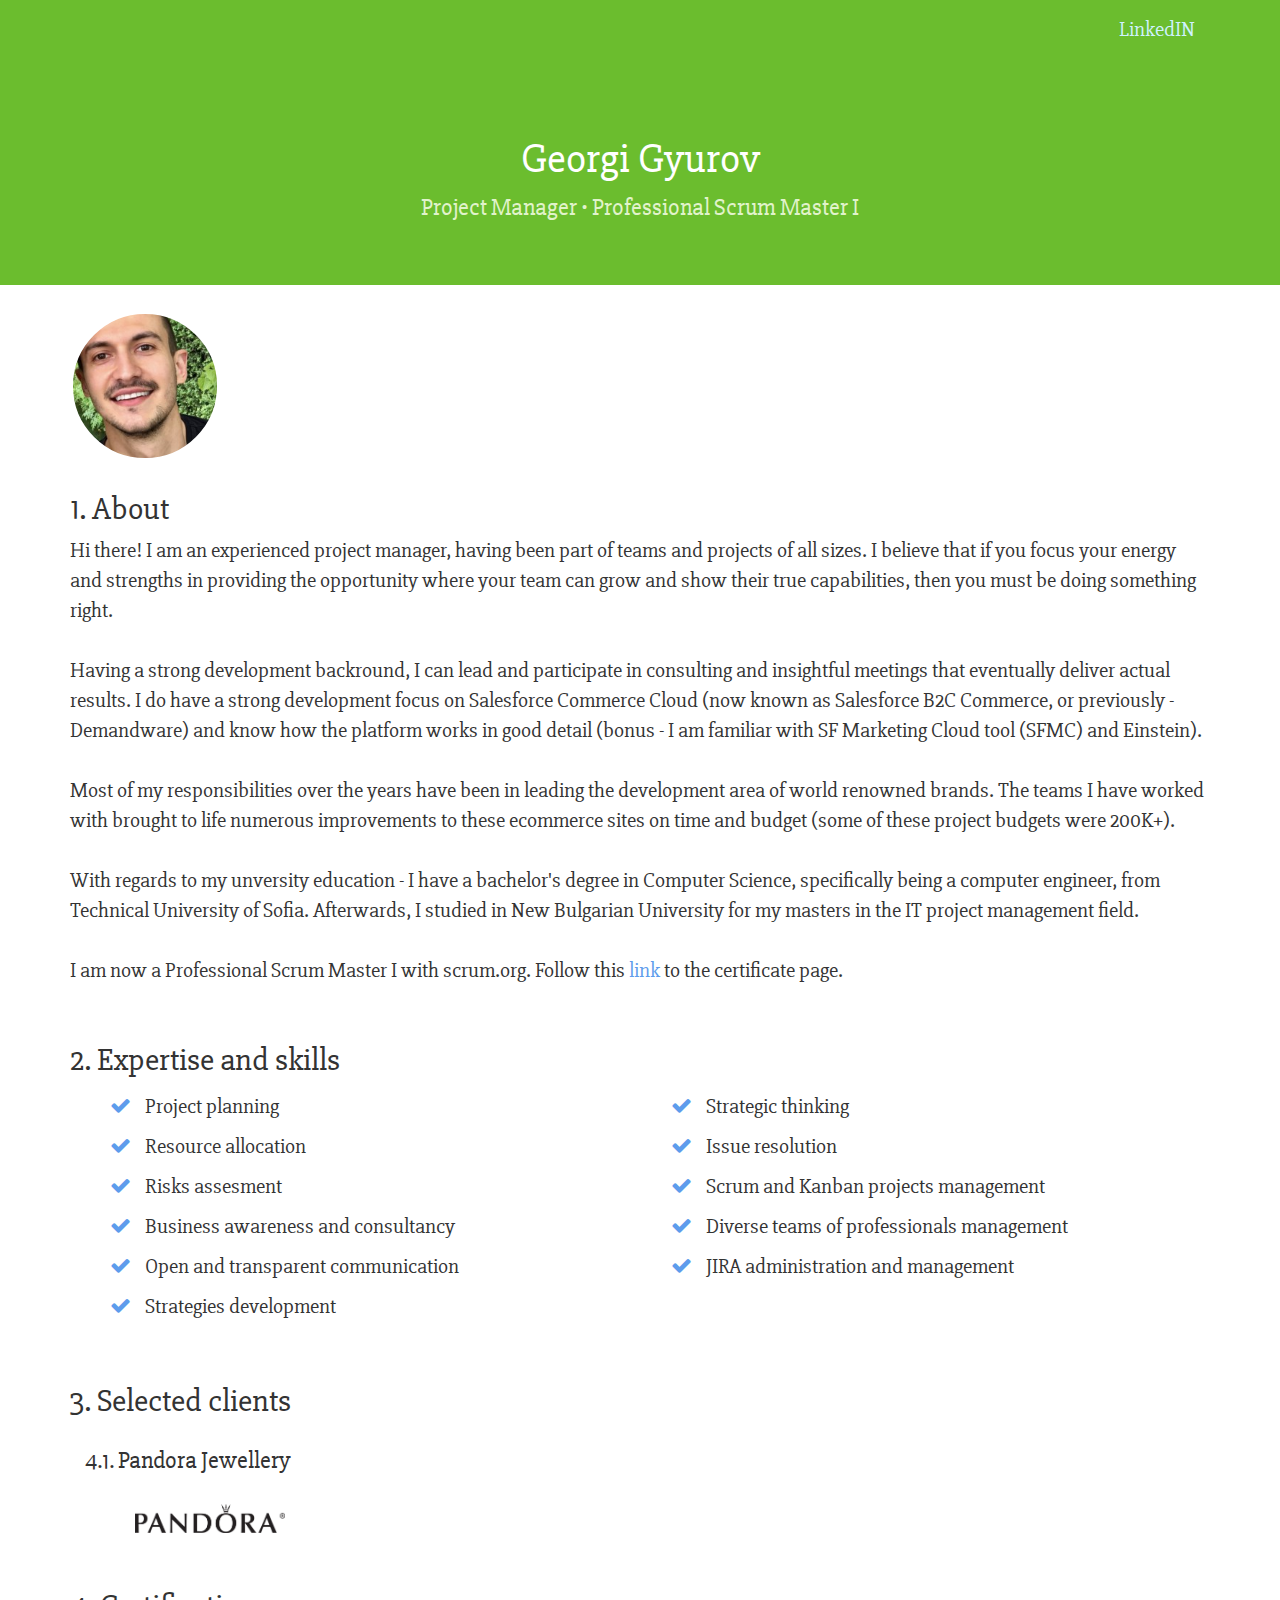
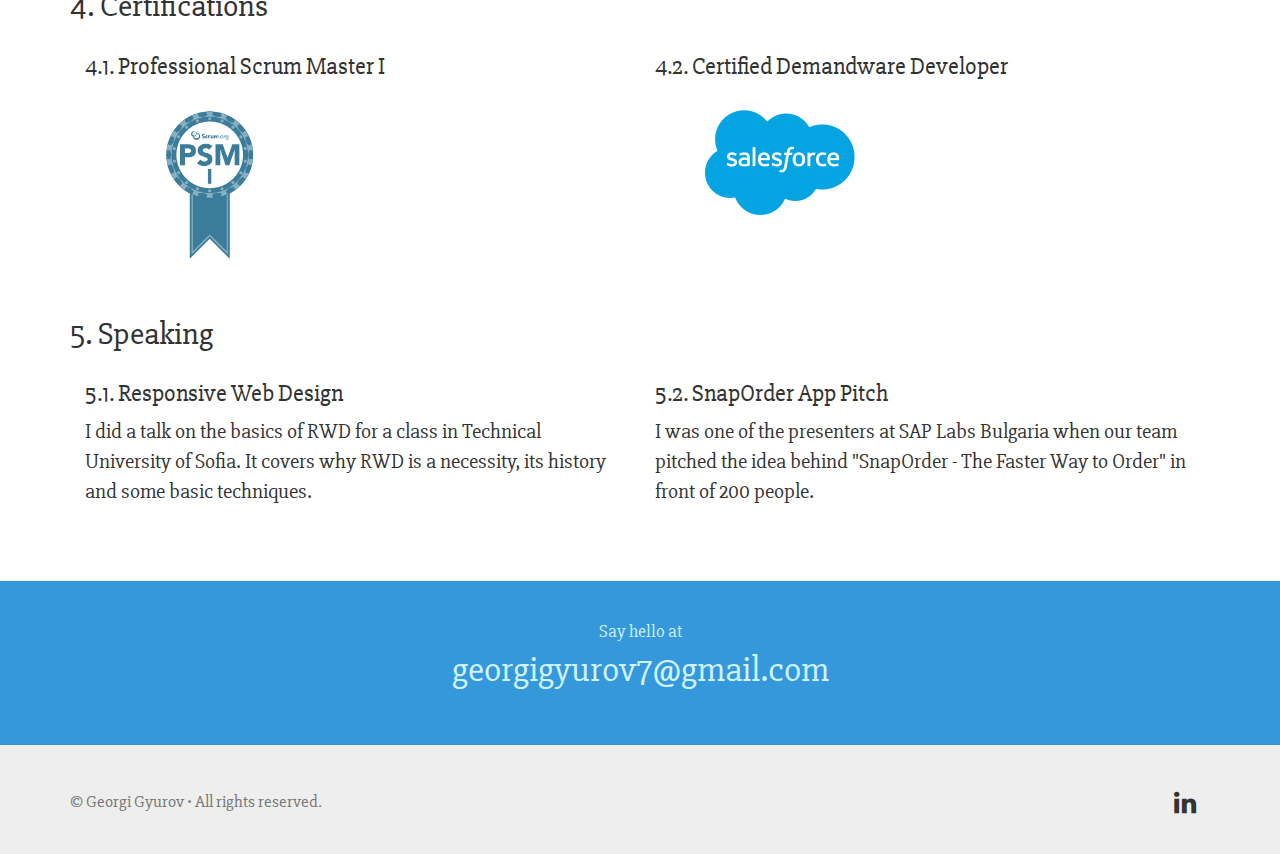
==== commit 1043940f: "2020 update" ====
--- a/index.html
+++ b/index.html
@@ -5,10 +5,10 @@
     <meta charset="utf-8">
     <meta name="viewport" content="width=device-width, initial-scale=1">
     <meta name="description" content="Georgi Gyurov, Project Manager">
-    <meta name="keywords" content="business, ecommerce, e-commerce, manager, management, strategy, consultancy, program, account, front, end, website, site, development, html, css, js, responsive, web, design, agile, scrum, kanban, demandware, oop, javascript, technical, project">
+    <meta name="keywords" content="business, ecommerce, e-commerce, manager, management, strategy, consultancy, agile, scrum, kanban, demandware, salesforce, commerce, cloud, technical, project, scrum master, jira">
     <meta name="author" content="Georgi Gyurov">
 
-    <title>Georgi Gyurov - Project Manager</title>
+    <title>Georgi Gyurov - Project Manager & Professional Scrum Master</title>
 
     <style type="text/css">
         .navbar-nav>li>a:first-child {
@@ -105,28 +105,29 @@
             <div class="row">
                 <div class="col-lg-12">
                     <h1 class="intro-info"><span class="intro-title-name">Georgi Gyurov</span> <br> 
-                    <span class="intro-title-1">Project Manager</span></h1>
-                </div>
-            </div>
-        </div>
-    </section>
-
-     <section class="profile">
+                    <span class="intro-title-1">Project Manager • Professional Scrum Master I</span></h1>
+                </div>
+            </div>
+        </div>
+    </section>
+
+    <section class="profile">
         <div class="container">
             <div class="row">
                 <div class="col-lg-12">
                 <div class="profile-picture"></div>
-                <h2 class="profile-h2">1. Profile</h2>
+                <h2 class="profile-h2">1. About</h2>
                 <p>
-                    Hi. I am an experienced project manager, having been part of teams and projects of all sizes. I do believe that if you focus your energy and strengths in providing the opportunity where your team can grow and show their true capabilities, then you must be doing something right as a manager.<br /><br />
+                    Hi there! I am an experienced project manager, having been part of teams and projects of all sizes. I believe that if you focus your energy and strengths in providing the opportunity where your team can grow and show their true capabilities, then you must be doing something right.<br /><br />
 
                     Having a strong development backround, I can lead and participate in consulting and insightful meetings that eventually deliver actual results. I do have a strong development focus on Salesforce Commerce Cloud (now known as Salesforce B2C Commerce, or previously - Demandware) and know how the platform works in good detail (bonus - I am familiar with SF Marketing Cloud tool (SFMC) and Einstein).<br /><br />
 
                     Most of my responsibilities over the years have been in leading the development area of world renowned brands. The teams I have worked with brought to life numerous improvements to these ecommerce sites on time and budget (some of these project budgets were 200K+). <br /><br />
 
-                    Oh, and not to forget my unversity education - I have a bachelor's degree in Computer Science, specifically being a computer engineer, from Technical University of Sofia. Later I studied in New Bulgarian University for my masters in the IT project management field.  <br /><br />
-
-                    What I am aiming for in the next couple of months is gaining more ecommerce knowledge from business perspective as to potentially be able to prepare ecommerce growth strategies.
+                    With regards to my unversity education - I have a bachelor's degree in Computer Science, specifically being a computer engineer, from Technical University of Sofia. Afterwards, I studied in New Bulgarian University for my masters in the IT project management field.  <br /><br />
+
+                    I am now a Professional Scrum Master I with scrum.org. Follow this <a href="https://www.scrum.org/certificates/489065" alt="Georgi Gyurov - Certificate of Professional Scrum Master I" target="_blank">link</a> to the certificate page.
+
                     <!--For my development background, please follow <a alt="georgi gyurov developer background" href="dev-bckg.html#dev-skills">this link</a>.-->
                 </p>
                 </div>
@@ -142,14 +143,15 @@
                         <ul class="skills-set">
                             <li><i class="fa fa-check skills-set-tick"></i> Project planning</li>
                             <li><i class="fa fa-check skills-set-tick"></i> Resource allocation</li>
-                            <li><i class="fa fa-check skills-set-tick"></i> Evaluation of risks</li>
+                            <li><i class="fa fa-check skills-set-tick"></i> Risks assesment</li>
                             <li><i class="fa fa-check skills-set-tick"></i> Business awareness and consultancy</li>
-                            <li><i class="fa fa-check skills-set-tick"></i> Open and transparent client communication</li>
-                            <li><i class="fa fa-check skills-set-tick"></i> Development of strategies to overcome obstacles</li>
+                            <li><i class="fa fa-check skills-set-tick"></i> Open and transparent communication</li>
+                            <li><i class="fa fa-check skills-set-tick"></i> Strategies development</li>
                             <li><i class="fa fa-check skills-set-tick"></i> Strategic thinking</li>
-                            <li><i class="fa fa-check skills-set-tick"></i> Resolution of issues in a timely fashion</li>
-                            <li><i class="fa fa-check skills-set-tick"></i> Having led both Scrum and Kanban projects</li>
-                            <li><i class="fa fa-check skills-set-tick"></i> Leading a diverse team of professionals</li>
+                            <li><i class="fa fa-check skills-set-tick"></i> Issue resolution</li>
+                            <li><i class="fa fa-check skills-set-tick"></i> Scrum and Kanban projects management</li>
+                            <li><i class="fa fa-check skills-set-tick"></i> Diverse teams of professionals management</li>
+                            <li><i class="fa fa-check skills-set-tick"></i> JIRA administration and management</li>
                         </ul>
                 </div>
              </div>
@@ -160,16 +162,47 @@
         <div class="container">
             <div class="row">
                 <div class="col-lg-12">
-                <h2 class="profile-h2">3. Speaking</h2>
-                    <div class="col-lg-6">
-                        <h3 class="profile-h3">3.1. Responsive Web Design</h3>
-                        <p>I did a talk on the basics of RWD for a class in Technical University of Sofia. It covers why RWD is a necessity, its history and some basic techniques.
-                     </p>
-                    </div>
-                    <div class="col-lg-6">
-                        <h3 class="profile-h3">3.2. SnapOrder App Pitch</h3>
-                        <p>I was one of the presenters at SAP Labs Bulgaria when our team pitched the idea behind "SnapOrder - The Faster Way to Order" in front of 200 people.
-                     </p>
+                <h2 class="profile-h2">3. Selected clients</h2>
+                    <div class="col-lg-6">
+                        <h3 class="profile-h3">4.1. Pandora Jewellery</h3>
+                        <p><a href="https://uk.pandora.net" alt="Pandora website" target="_blank"><img class="badge-size" src="img/pandora-logo.jpeg" alt="Pandora Logo" /></a></p>
+                    </div>
+                </div>
+            </div>
+        </div>
+    </section>
+
+    <section class="profile">
+        <div class="container">
+            <div class="row">
+                <div class="col-lg-12">
+                <h2 class="profile-h2">4. Certifications</h2>
+                    <div class="col-lg-6">
+                        <h3 class="profile-h3">4.1. Professional Scrum Master I</h3>
+                        <p><a href="https://www.scrum.org/certificates/489065" alt="Georgi Gyurov - Certificate of Professional Scrum Master I" target="_blank"><img class="badge-size" src="img/georgigyurov-psmi-certificate-badge.png" alt="Georgi Gyurov - PSM I Certificate Badge" /></a></p>
+                    </div>
+
+                    <div class="col-lg-6">
+                        <h3 class="profile-h3">4.2. Certified Demandware Developer</h3>
+                        <p><img class="badge-size" src="img/salesforce-logo.png" alt="Georgi Gyurov - Certified Demandware Developer Salesforce Logo" /></p>
+                    </div>
+                </div>
+            </div>
+        </div>
+    </section>
+
+    <section class="profile">
+        <div class="container">
+            <div class="row">
+                <div class="col-lg-12">
+                <h2 class="profile-h2">5. Speaking</h2>
+                    <div class="col-lg-6">
+                        <h3 class="profile-h3">5.1. Responsive Web Design</h3>
+                        <p>I did a talk on the basics of RWD for a class in Technical University of Sofia. It covers why RWD is a necessity, its history and some basic techniques.</p>
+                    </div>
+                    <div class="col-lg-6">
+                        <h3 class="profile-h3">5.2. SnapOrder App Pitch</h3>
+                        <p>I was one of the presenters at SAP Labs Bulgaria when our team pitched the idea behind "SnapOrder - The Faster Way to Order" in front of 200 people.</p>
                     </div>
                 </div>
             </div>
--- a/css/style.min.css
+++ b/css/style.min.css
@@ -1 +1 @@
-@font-face{font-family:FontAwesome;src:url(../fonts/fontawesome-webfont.eot?v=4.0.3);src:url(../fonts/fontawesome-webfont.eot?#iefix&v=4.0.3) format('embedded-opentype'),url(../fonts/fontawesome-webfont.woff?v=4.0.3) format('woff'),url(../fonts/fontawesome-webfont.ttf?v=4.0.3) format('truetype'),url(../fonts/fontawesome-webfont.svg?v=4.0.3#fontawesomeregular) format('svg');font-weight:400;font-style:normal}body{width:100%;height:100%;font-family:'Slabo 27px',serif;font-size:18px}html{width:100%;height:100%}::selection{color:#fff;background:#5d9cec}::-moz-selection{color:#fff;background:#5d9cec}.wrap{min-height:100%;height:auto!important;height:100%;margin:0 auto}.navbar-nav{float:right}.navbar-nav a,.navbar-nav a:active{color:#fff}@media screen and (max-width:480px){.navbar-nav{padding:15px 0;float:left}}.nav>li a:hover,.navbar-brand:hover,.navbar-nav .active,.navbar-nav .active:hover{color:#fff;text-decoration:line-through}.navbar{min-height:15px;padding:10px 0 15px;border-radius:0}.navbar-header{padding-left:0;padding-right:45px}.navbar-nav>li>a{padding-top:0;padding-bottom:0;line-height:30px;color:#cff2ff}.navbar-nav>li>a:first-child{padding-left:0}.navbar-brand{padding-top:10px;font-size:21px;cursor:pointer}.navbar-nav .active{padding-top:0}.collapse{display:block;border:0;max-height:100%;box-shadow:none}.nav>li{margin-top:5px;margin-bottom:5px;display:inline-block}.intro-section{padding:5% 0;width:100%;color:#fff}.blue-theme{background-color:#3498db;color:#cff2ff}.green-theme{background-color:#6bbd2e;color:#e1f3cb}.intro-title-name{color:#fff;font-size:42px}.intro-title-2{margin:0 auto;text-align:center;font-size:34px;font-weight:600;line-height:1.5em}.intro-title-2 a{text-decoration:none;border-bottom:1px dotted #a6a6a6}.profile-h2,.profile-h3{font-family:'Slabo 27px',serif}.dash{margin:2% 0 2% 0;background-color:#5d9cec;width:30px;height:4px}.line{margin:5% auto;width:80%;background-color:#a6a6a6}.projects{padding:0 0 1%;font-weight:400}.hire-me-btn{margin:0 0 5%;padding:1.5%;width:100%;height:10%;background-color:#428bca;border-radius:5px;text-align:center}.hire-me-btn:hover{background-color:#286eab}.hire-me-btn a{color:#fff;font-size:2.5rem;font-weight:600}.hire-me-btn a:hover{text-decoration:none}@media screen and (max-width:480px){.intro-title-1{font-size:20px;text-align:center}.intro-title-2{margin:10% 0;font-size:21px}}.feature-list{margin-left:0;padding:0;list-style:none;font-family:'Source San Pro'}@media screen and (min-width:720px){.feature-list__item{float:left;width:33.333333333%}.feature-list__item:nth-child(3n+1):last-child{width:100%}.feature-list__item:nth-child(3n+1):nth-last-child(2),.feature-list__item:nth-child(3n+1):nth-last-child(2)+.feature-list__item{width:50%}}.feature-list__link{position:relative;display:block;background-color:#f43059;padding-top:56.25%;margin-top:2px;border-radius:3px}@media screen and (min-width:720px){.feature-list__link{margin-left:2px}.feature-list__item:nth-of-type(-n+3)>.feature-list__link{margin-top:0}.feature-list__item:nth-of-type(3n+1)>.feature-list__link{margin-left:0}}.feature-list__title{font-size:32px;font-size:2rem;line-height:1;font-weight:600;text-align:center;position:absolute;top:50%;right:0;left:0;margin-top:-24px;color:#fff;-webkit-transition:.2s;-moz-transition:.2s;transition:.2s}.feature-list__link:active .feature-list__title,.feature-list__link:focus .feature-list__title,.feature-list__link:hover .feature-list__title{margin-top:-26px}.feature-list__sub{display:block;font-size:16px;font-size:1.5rem;line-height:2}.feature-list__sub{display:block;font-size:16px;font-size:1.5rem;line-height:2}.about-section{margin:2% 0;font-size:30px}.about-section p{padding-top:10px;font-size:19px}.profile-picture{position:relative;margin:0 30px 30px 0;background:url(../img/0.jpeg) center;background-position:50% 0;background-size:100%;width:150px;height:150px;border-radius:100px;border:3px solid #fff;overflow:hidden}.profile{padding:2% 0 0 0}.profile p{font-size:21px}.profile-header{display:block;width:100%;height:45%}.icon-color{color:#bd1f34}.profile-contact{margin-top:5%;padding:3% 0 3%;width:100%;text-align:center}.profile-contact.blue-contact{background-color:#3498db;color:#cff2ff}.profile-contact.green-contact{background-color:#6bbd2e;color:#e1f3cb}.index-hire-about{margin-top:5%;width:100%;text-align:center}@media screen and (max-width :480px){.index-hire-about,.profile-contact{margin:10% 0 0}}.blue-link{text-decoration:line-through;color:#5d9cec}.skills-set{font-size:21px;-webkit-columns:2;-moz-columns:2;columns:2}@media screen and (max-width:480px){.skills-set{-webkit-columns:1;-moz-columns:1;columns:1}}.skills-set li{padding:5px 0;list-style-type:none}.skills-set-tick{color:#5d9cec;padding-right:10px}.contact-section{margin:0 0 5% 0;min-height:100%;height:auto!important;height:100%;text-align:left;font-size:18px}.contact-section u{text-decoration:none;border-bottom:1px dotted #aeaeae}.green{color:green}.services-section{padding-top:150px;text-align:center;background:#fff}.footer-section{min-height:90px;padding-top:30px;padding-bottom:30px;background-color:#eee;font-size:14px}.footer-copyright{margin-top:15px;display:inline;float:left;color:#777;font-size:1.2em}.footer-social{margin:2% 0 0 0;float:right;width:50%;font-size:26px}.footer-social i{margin-right:5%}.footer-social a{color:inherit}.footer-social a:hover{text-decoration:none}@media screen and (max-width :1024px){.footer-social{margin:-1% 0 0 0}}@media screen and (max-width :480px){.footer-policy,.footer-social{float:left;text-align:left}.footer-social{margin:10px 0 10px 0}}.twitter:hover{color:#00aced;transition:ease .5s}.facebook:hover{color:#3b5998;transition:ease .5s}.in:hover{color:#0e76a8;transition:ease .5s}.plus:hover{color:#d34836;transition:ease .5s}.fa-desktop{font-size:10em}.hire-me-hp{background-color:#5d9cec;color:#fff}.or{padding:0 0 0 2%}@media screen and (max-width :480px){.space-right{margin-right:0}.or{display:block;padding:3% 0 3% 0}}.space{margin:0 0 6% 0}.space-left{margin:0 0 0 2%}.space-right{margin:0 2% 0 0}.img{width:100%}.img:hover{cursor:pointer;opacity:.8;-webkit-transition:all .3s ease-out;-moz-transition:all .3s ease-out;-o-transition:all .3s ease-out;-ms-transition:all .3s ease-out;transition:all .3s ease-out}@media screen and (max-width :480px){.img{max-height:250px}}.header{display:block;margin-top:-5px;-webkit-background-size:cover;-moz-background-size:cover;-o-background-size:cover;background-size:cover;width:100%;height:100%}.text-large{font-size:2em;font-weight:400}.text-small{font-size:12px;font-weight:400}@media screen and (max-width:480px){.text-large{font-size:20px}}.skills{margin:0;padding:0;overflow:hidden}.skills-item{font-size:18px;list-style-type:none;word-break:break-word;color:#fff;background-color:#5d9cec;margin:.5em 0;padding:.5em;-webkit-transition:.5s ease;transition:.5s ease}@media (min-width:48.75em){.skills-item{position:relative;-webkit-transition:.5s ease;transition:.5s ease}.skills-item.skillMagic{opacity:1;-webkit-transform:translate(50px,20px);-ms-transform:translate(50px,20px);transform:translate(50px,20px);-webkit-backface-visibility:hidden;-ms-backface-visibility:hidden;backface-visibility:hidden}}.skills-item.css{width:97%}.skills-item.html{width:98%}.skills-item.js{width:55%}.skills-item.php{width:35%}.skills-item.sql{width:50%}.skills-item.xml{width:70%}.skills-item.java{width:45%}.skills-item.responsive{width:90%}.skills-item.wp{width:90%}.skills-item.c5{width:89%}.skills-item.github{width:60%}.skills-item.adobe{width:87%}.skills-item.mobile{width:91%}.skills-item.android{width:50%}.project-section{display:inline-block;width:100%}.project-block{height:200px}.project-info{position:relative;width:50%;height:250px}.project-brand-left .project-info{padding-left:40px}.project-brand{position:relative;display:inline-block;width:50%;height:250px;color:#fff;text-transform:uppercase;text-shadow:2px 2px 2px #333}.project-brand span,.project-info-inner{position:absolute;top:50%;-webkit-transform:translate(-50%,-50%);-ms-transform:translate(-50%,-50%);transform:translate(-50%,-50%)}.project-brand span{left:50%}.project-info-inner{left:40%}.project-brand-left .project-brand,.project-brand-right .project-info{float:left}.project-brand-left .project-info,.project-brand-right .project-brand{float:right}.project-info-year-employer{font-size:14px;color:#a6a6a6}.project-info-title{font-family:'Slabo 27px',serif}.project-info-link{font-size:18px}.projects-line{margin:0;padding:0;background-color:#e6e6e6;width:100%}.simeonov{background-color:#f5f5f5}.sears{background-color:#50b8e2}.thorntons{background-color:#f2e9db}.mailshop{background-color:#131b1f}.packup{background-color:#f7ac57}.yumi{background-color:#e81273}.mela{background-color:#f77a76}.animal{background-color:#7ecfe0}.finestra{background-color:#ff7e14}.twoten{background-color:#cdcabb}.snaporder{background-color:#2358a8}@media screen and (max-width:480px){.project-brand,.project-info{position:relative;float:left;width:100%}.project-brand-left .project-info{padding-left:0}.projects-line{margin:10px 0}.project-info-inner{position:relative;left:auto;right:auto;top:auto;bottom:auto;width:100%;-webkit-transform:initial;-ms-transform:initial;transform:initial}}.input{position:relative;z-index:1;display:inline-block;margin:0;max-width:350px;width:calc(100% - 2em);vertical-align:top}.input__field{position:relative;display:block;float:right;padding:.8em;width:60%;border:none;border-radius:0;background:#f0f0f0;color:#fff;font-family:'Slabo 27px',Helvetica,Arial,serif;-webkit-appearance:none}.input__field:focus{outline:0}.input__label{display:inline-block;float:right;padding:0 1em;width:40%;color:#fff;font-size:80.25%;-webkit-touch-callout:none;-webkit-user-select:none;-khtml-user-select:none;-moz-user-select:none;-ms-user-select:none;user-select:none}.input__label-content{position:relative;display:block;padding:1em 0;width:100%}.input--hoshi{overflow:hidden}.input__field--hoshi{margin-top:1em;padding:.85em .15em;width:100%;background:0 0;color:#cff2ff;font-weight:400}.input__label--hoshi{position:absolute;bottom:0;left:0;padding:0 .25em;width:100%;height:calc(100% - 1em);text-align:left;font-weight:400;pointer-events:none}.input__label-content--hoshi{position:absolute}.input__label--hoshi::after,.input__label--hoshi::before{content:'';position:absolute;top:0;left:0;width:100%;height:calc(100% - 10px);border-bottom:1px solid #b9c1ca}.input__label--hoshi::after{margin-top:2px;border-bottom:4px solid red;-webkit-transform:translate3d(-100%,0,0);transform:translate3d(-100%,0,0);-webkit-transition:-webkit-transform .3s;transition:transform .3s}.input__label--hoshi-color-1::after{border-color:#3498db}.input--filled .input__label--hoshi::after,.input__field--hoshi:focus+.input__label--hoshi::after{-webkit-transform:translate3d(0,0,0);transform:translate3d(0,0,0)}.input--filled .input__label-content--hoshi,.input__field--hoshi:focus+.input__label--hoshi .input__label-content--hoshi{-webkit-animation:anim-1 .3s forwards;animation:anim-1 .3s forwards}@-webkit-keyframes anim-1{50%{opacity:0;-webkit-transform:translate3d(1em,0,0);transform:translate3d(1em,0,0)}51%{opacity:0;-webkit-transform:translate3d(-1em,-40%,0);transform:translate3d(-1em,-40%,0)}100%{opacity:1;-webkit-transform:translate3d(0,-40%,0);transform:translate3d(0,-40%,0)}}@keyframes anim-1{50%{opacity:0;-webkit-transform:translate3d(1em,0,0);transform:translate3d(1em,0,0)}51%{opacity:0;-webkit-transform:translate3d(-1em,-40%,0);transform:translate3d(-1em,-40%,0)}100%{opacity:1;-webkit-transform:translate3d(0,-40%,0);transform:translate3d(0,-40%,0)}}.ghost-btn{margin:1em auto;display:block;outline:0;width:150px;height:50px;text-align:center;text-decoration:none;font-family:inherit;font-weight:300;letter-spacing:1px;vertical-align:middle;border:1px solid;transition:all .2s ease;box-sizing:border-box;text-shadow:0 1px 0 rgba(0,0,0,.01);background-color:transparent;color:#fff;border-color:#fff}.ghost-btn:hover{background:#3498db;color:#cff2ff;border-color:#3498db}.ghost-btn[disabled]{background-color:#aeaeae;border-color:#aeaeae;opacity:.7}+@font-face{font-family:FontAwesome;src:url(../fonts/fontawesome-webfont.eot?v=4.0.3);src:url(../fonts/fontawesome-webfont.eot?#iefix&v=4.0.3) format('embedded-opentype'),url(../fonts/fontawesome-webfont.woff?v=4.0.3) format('woff'),url(../fonts/fontawesome-webfont.ttf?v=4.0.3) format('truetype'),url(../fonts/fontawesome-webfont.svg?v=4.0.3#fontawesomeregular) format('svg');font-weight:400;font-style:normal}body{width:100%;height:100%;font-family:'Slabo 27px',serif;font-size:18px}html{width:100%;height:100%}::selection{color:#fff;background:#5d9cec}::-moz-selection{color:#fff;background:#5d9cec}.wrap{min-height:100%;height:auto!important;height:100%;margin:0 auto}.navbar-nav{float:right}.navbar-nav a,.navbar-nav a:active{color:#fff}@media screen and (max-width:480px){.navbar-nav{padding:15px 0;float:left}}.nav>li a:hover,.navbar-brand:hover,.navbar-nav .active,.navbar-nav .active:hover{color:#fff;text-decoration:line-through}.navbar{min-height:15px;padding:10px 0 15px;border-radius:0}.navbar-header{padding-left:0;padding-right:45px}.navbar-nav>li>a{padding-top:0;padding-bottom:0;line-height:30px;color:#cff2ff}.navbar-nav>li>a:first-child{padding-left:0}.navbar-brand{padding-top:10px;font-size:21px;cursor:pointer}.navbar-nav .active{padding-top:0}.collapse{display:block;border:0;max-height:100%;box-shadow:none}.nav>li{margin-top:5px;margin-bottom:5px;display:inline-block}.intro-section{padding:4% 0;width:100%;color:#fff}.blue-theme{background-color:#3498db;color:#cff2ff}.green-theme{background-color:#6bbd2e;color:#e1f3cb}.intro-title-name{color:#fff;font-size:42px}.intro-title-2{margin:0 auto;text-align:center;font-size:34px;font-weight:600;line-height:1.5em}.intro-title-2 a{text-decoration:none;border-bottom:1px dotted #a6a6a6}.profile-h2,.profile-h3{font-family:'Slabo 27px',serif}.dash{margin:2% 0 2% 0;background-color:#5d9cec;width:30px;height:4px}.line{margin:5% auto;width:80%;background-color:#a6a6a6}.projects{padding:0 0 1%;font-weight:400}.hire-me-btn{margin:0 0 5%;padding:1.5%;width:100%;height:10%;background-color:#428bca;border-radius:5px;text-align:center}.hire-me-btn:hover{background-color:#286eab}.hire-me-btn a{color:#fff;font-size:2.5rem;font-weight:600}.hire-me-btn a:hover{text-decoration:none}@media screen and (max-width:480px){.intro-title-1{font-size:20px;text-align:center}.intro-title-2{margin:10% 0;font-size:21px}}.feature-list{margin-left:0;padding:0;list-style:none;font-family:'Source San Pro'}@media screen and (min-width:720px){.feature-list__item{float:left;width:33.333333333%}.feature-list__item:nth-child(3n+1):last-child{width:100%}.feature-list__item:nth-child(3n+1):nth-last-child(2),.feature-list__item:nth-child(3n+1):nth-last-child(2)+.feature-list__item{width:50%}}.feature-list__link{position:relative;display:block;background-color:#f43059;padding-top:56.25%;margin-top:2px;border-radius:3px}@media screen and (min-width:720px){.feature-list__link{margin-left:2px}.feature-list__item:nth-of-type(-n+3)>.feature-list__link{margin-top:0}.feature-list__item:nth-of-type(3n+1)>.feature-list__link{margin-left:0}}.feature-list__title{font-size:32px;font-size:2rem;line-height:1;font-weight:600;text-align:center;position:absolute;top:50%;right:0;left:0;margin-top:-24px;color:#fff;-webkit-transition:.2s;-moz-transition:.2s;transition:.2s}.feature-list__link:active .feature-list__title,.feature-list__link:focus .feature-list__title,.feature-list__link:hover .feature-list__title{margin-top:-26px}.feature-list__sub{display:block;font-size:16px;font-size:1.5rem;line-height:2}.feature-list__sub{display:block;font-size:16px;font-size:1.5rem;line-height:2}.about-section{margin:2% 0;font-size:30px}.about-section p{padding-top:10px;font-size:19px}.profile-picture{position:relative;margin:0 30px 30px 0;background:url(../img/0.jpeg) center;background-position:50% 0;background-size:100%;width:150px;height:150px;border-radius:100px;border:3px solid #fff;overflow:hidden}.profile{padding:2% 0 0 0}.profile p{font-size:21px}.profile-header{display:block;width:100%;height:45%}.icon-color{color:#bd1f34}.profile-contact{margin-top:5%;padding:3% 0 3%;width:100%;text-align:center}.profile-contact.blue-contact{background-color:#3498db;color:#cff2ff}.profile-contact.green-contact{background-color:#6bbd2e;color:#e1f3cb}.index-hire-about{margin-top:5%;width:100%;text-align:center}@media screen and (max-width :480px){.index-hire-about,.profile-contact{margin:10% 0 0}}.blue-link{text-decoration:line-through;color:#5d9cec}.skills-set{font-size:21px;-webkit-columns:2;-moz-columns:2;columns:2}@media screen and (max-width:480px){.skills-set{-webkit-columns:1;-moz-columns:1;columns:1}}.skills-set li{padding:5px 0;list-style-type:none}.skills-set-tick{color:#5d9cec;padding-right:10px}.contact-section{margin:0 0 5% 0;min-height:100%;height:auto!important;height:100%;text-align:left;font-size:18px}.contact-section u{text-decoration:none;border-bottom:1px dotted #aeaeae}.green{color:green}.services-section{padding-top:150px;text-align:center;background:#fff}.footer-section{min-height:90px;padding-top:30px;padding-bottom:30px;background-color:#eee;font-size:14px}.footer-copyright{margin-top:15px;display:inline;float:left;color:#777;font-size:1.2em}.footer-social{margin:2% 0 0 0;float:right;width:50%;font-size:26px}.footer-social i{margin-right:5%}.footer-social a{color:inherit}.footer-social a:hover{text-decoration:none}@media screen and (max-width :1024px){.footer-social{margin:-1% 0 0 0}}@media screen and (max-width :480px){.footer-policy,.footer-social{float:left;text-align:left}.footer-social{margin:10px 0 10px 0}}.twitter:hover{color:#00aced;transition:ease .5s}.facebook:hover{color:#3b5998;transition:ease .5s}.in:hover{color:#0e76a8;transition:ease .5s}.plus:hover{color:#d34836;transition:ease .5s}.fa-desktop{font-size:10em}.hire-me-hp{background-color:#5d9cec;color:#fff}.or{padding:0 0 0 2%}@media screen and (max-width :480px){.space-right{margin-right:0}.or{display:block;padding:3% 0 3% 0}}.space{margin:0 0 6% 0}.space-left{margin:0 0 0 2%}.space-right{margin:0 2% 0 0}.img{width:100%}.img:hover{cursor:pointer;opacity:.8;-webkit-transition:all .3s ease-out;-moz-transition:all .3s ease-out;-o-transition:all .3s ease-out;-ms-transition:all .3s ease-out;transition:all .3s ease-out}@media screen and (max-width :480px){.img{max-height:250px}}.header{display:block;margin-top:-5px;-webkit-background-size:cover;-moz-background-size:cover;-o-background-size:cover;background-size:cover;width:100%;height:100%}.text-large{font-size:2em;font-weight:400}.text-small{font-size:12px;font-weight:400}@media screen and (max-width:480px){.text-large{font-size:20px}}.skills{margin:0;padding:0;overflow:hidden}.skills-item{font-size:18px;list-style-type:none;word-break:break-word;color:#fff;background-color:#5d9cec;margin:.5em 0;padding:.5em;-webkit-transition:.5s ease;transition:.5s ease}@media (min-width:48.75em){.skills-item{position:relative;-webkit-transition:.5s ease;transition:.5s ease}.skills-item.skillMagic{opacity:1;-webkit-transform:translate(50px,20px);-ms-transform:translate(50px,20px);transform:translate(50px,20px);-webkit-backface-visibility:hidden;-ms-backface-visibility:hidden;backface-visibility:hidden}}.skills-item.css{width:97%}.skills-item.html{width:98%}.skills-item.js{width:55%}.skills-item.php{width:35%}.skills-item.sql{width:50%}.skills-item.xml{width:70%}.skills-item.java{width:45%}.skills-item.responsive{width:90%}.skills-item.wp{width:90%}.skills-item.c5{width:89%}.skills-item.github{width:60%}.skills-item.adobe{width:87%}.skills-item.mobile{width:91%}.skills-item.android{width:50%}.project-section{display:inline-block;width:100%}.project-block{height:200px}.project-info{position:relative;width:50%;height:250px}.project-brand-left .project-info{padding-left:40px}.project-brand{position:relative;display:inline-block;width:50%;height:250px;color:#fff;text-transform:uppercase;text-shadow:2px 2px 2px #333}.project-brand span,.project-info-inner{position:absolute;top:50%;-webkit-transform:translate(-50%,-50%);-ms-transform:translate(-50%,-50%);transform:translate(-50%,-50%)}.project-brand span{left:50%}.project-info-inner{left:40%}.project-brand-left .project-brand,.project-brand-right .project-info{float:left}.project-brand-left .project-info,.project-brand-right .project-brand{float:right}.project-info-year-employer{font-size:14px;color:#a6a6a6}.project-info-title{font-family:'Slabo 27px',serif}.project-info-link{font-size:18px}.projects-line{margin:0;padding:0;background-color:#e6e6e6;width:100%}.simeonov{background-color:#f5f5f5}.sears{background-color:#50b8e2}.thorntons{background-color:#f2e9db}.mailshop{background-color:#131b1f}.packup{background-color:#f7ac57}.yumi{background-color:#e81273}.mela{background-color:#f77a76}.animal{background-color:#7ecfe0}.finestra{background-color:#ff7e14}.twoten{background-color:#cdcabb}.snaporder{background-color:#2358a8}@media screen and (max-width:480px){.project-brand,.project-info{position:relative;float:left;width:100%}.project-brand-left .project-info{padding-left:0}.projects-line{margin:10px 0}.project-info-inner{position:relative;left:auto;right:auto;top:auto;bottom:auto;width:100%;-webkit-transform:initial;-ms-transform:initial;transform:initial}}.input{position:relative;z-index:1;display:inline-block;margin:0;max-width:350px;width:calc(100% - 2em);vertical-align:top}.input__field{position:relative;display:block;float:right;padding:.8em;width:60%;border:none;border-radius:0;background:#f0f0f0;color:#fff;font-family:'Slabo 27px',Helvetica,Arial,serif;-webkit-appearance:none}.input__field:focus{outline:0}.input__label{display:inline-block;float:right;padding:0 1em;width:40%;color:#fff;font-size:80.25%;-webkit-touch-callout:none;-webkit-user-select:none;-khtml-user-select:none;-moz-user-select:none;-ms-user-select:none;user-select:none}.input__label-content{position:relative;display:block;padding:1em 0;width:100%}.input--hoshi{overflow:hidden}.input__field--hoshi{margin-top:1em;padding:.85em .15em;width:100%;background:0 0;color:#cff2ff;font-weight:400}.input__label--hoshi{position:absolute;bottom:0;left:0;padding:0 .25em;width:100%;height:calc(100% - 1em);text-align:left;font-weight:400;pointer-events:none}.input__label-content--hoshi{position:absolute}.input__label--hoshi::after,.input__label--hoshi::before{content:'';position:absolute;top:0;left:0;width:100%;height:calc(100% - 10px);border-bottom:1px solid #b9c1ca}.input__label--hoshi::after{margin-top:2px;border-bottom:4px solid red;-webkit-transform:translate3d(-100%,0,0);transform:translate3d(-100%,0,0);-webkit-transition:-webkit-transform .3s;transition:transform .3s}.input__label--hoshi-color-1::after{border-color:#3498db}.input--filled .input__label--hoshi::after,.input__field--hoshi:focus+.input__label--hoshi::after{-webkit-transform:translate3d(0,0,0);transform:translate3d(0,0,0)}.input--filled .input__label-content--hoshi,.input__field--hoshi:focus+.input__label--hoshi .input__label-content--hoshi{-webkit-animation:anim-1 .3s forwards;animation:anim-1 .3s forwards}@-webkit-keyframes anim-1{50%{opacity:0;-webkit-transform:translate3d(1em,0,0);transform:translate3d(1em,0,0)}51%{opacity:0;-webkit-transform:translate3d(-1em,-40%,0);transform:translate3d(-1em,-40%,0)}100%{opacity:1;-webkit-transform:translate3d(0,-40%,0);transform:translate3d(0,-40%,0)}}@keyframes anim-1{50%{opacity:0;-webkit-transform:translate3d(1em,0,0);transform:translate3d(1em,0,0)}51%{opacity:0;-webkit-transform:translate3d(-1em,-40%,0);transform:translate3d(-1em,-40%,0)}100%{opacity:1;-webkit-transform:translate3d(0,-40%,0);transform:translate3d(0,-40%,0)}}.ghost-btn{margin:1em auto;display:block;outline:0;width:150px;height:50px;text-align:center;text-decoration:none;font-family:inherit;font-weight:300;letter-spacing:1px;vertical-align:middle;border:1px solid;transition:all .2s ease;box-sizing:border-box;text-shadow:0 1px 0 rgba(0,0,0,.01);background-color:transparent;color:#fff;border-color:#fff}.ghost-btn:hover{background:#3498db;color:#cff2ff;border-color:#3498db}.ghost-btn[disabled]{background-color:#aeaeae;border-color:#aeaeae;opacity:.7}.tm{top:-1.3em;left:.5em;font-size:8px}.badge-size{margin:20px 0 0 50px;width:150px}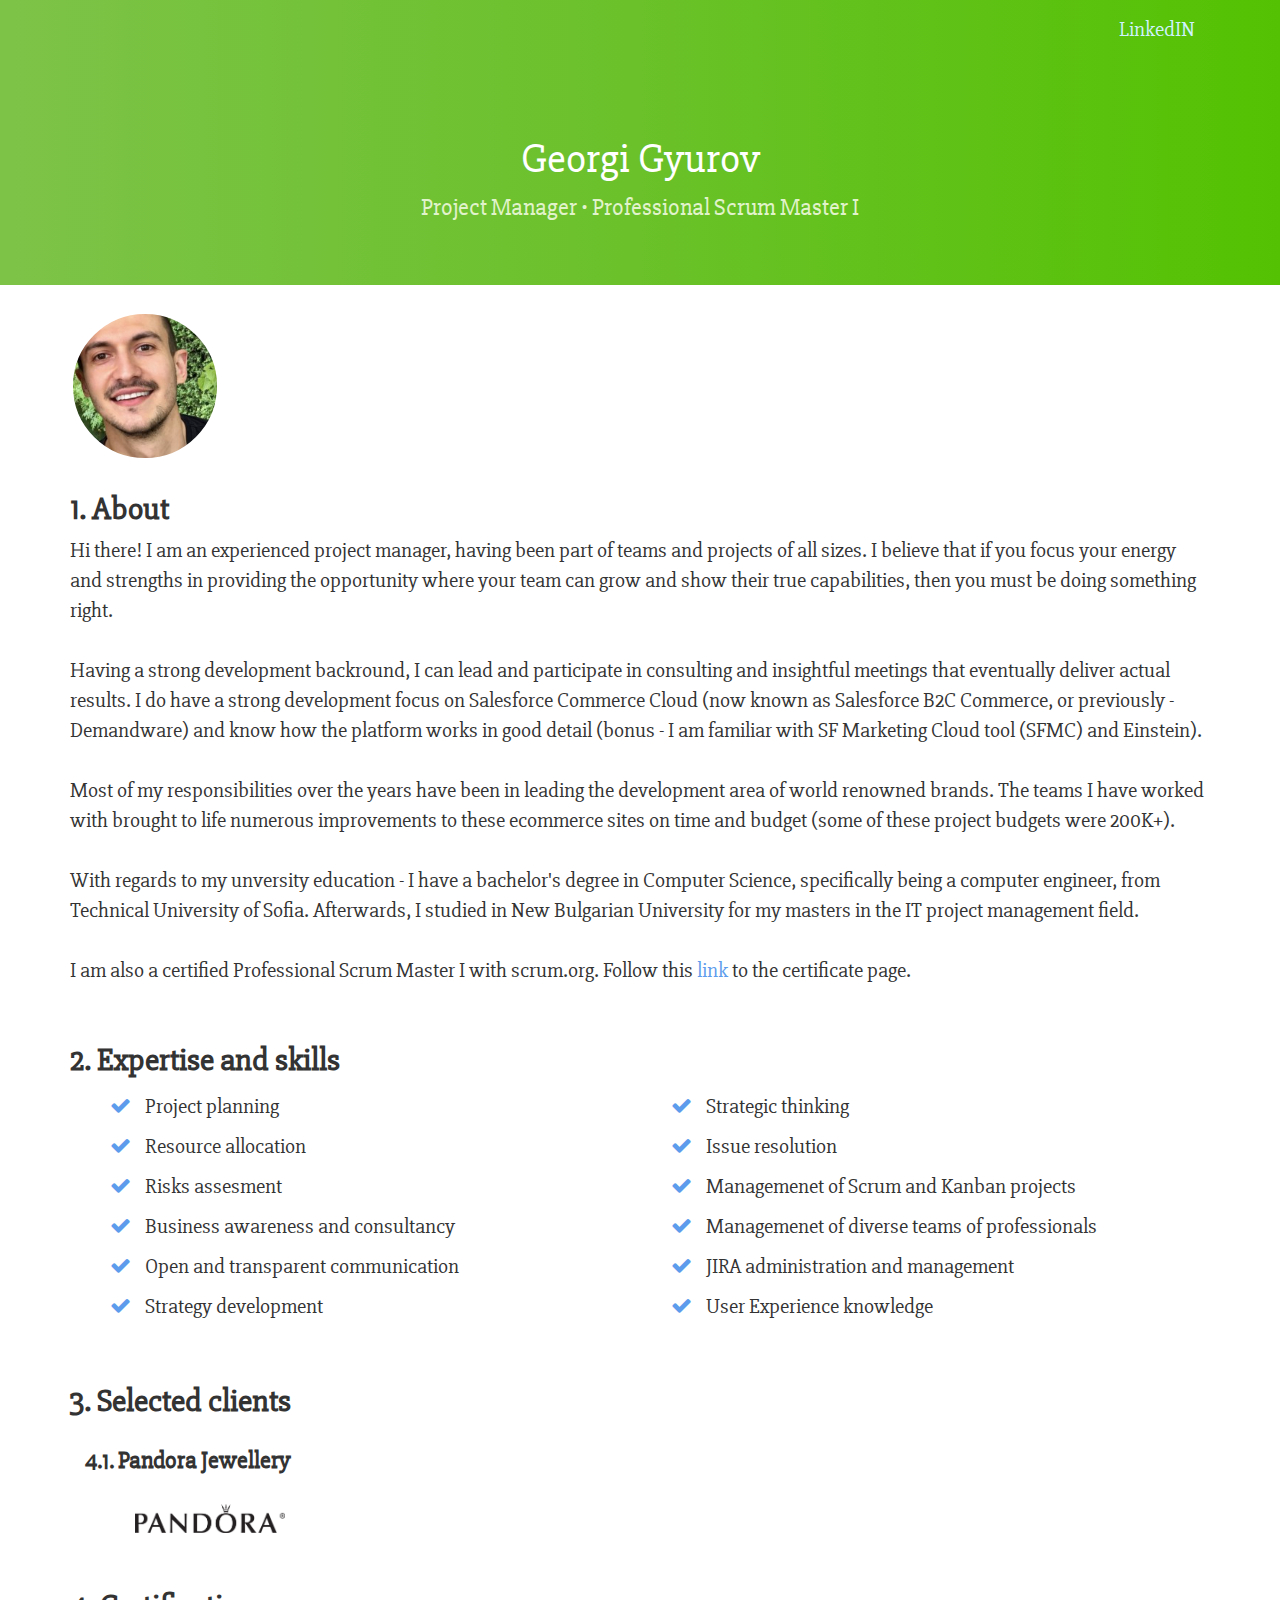
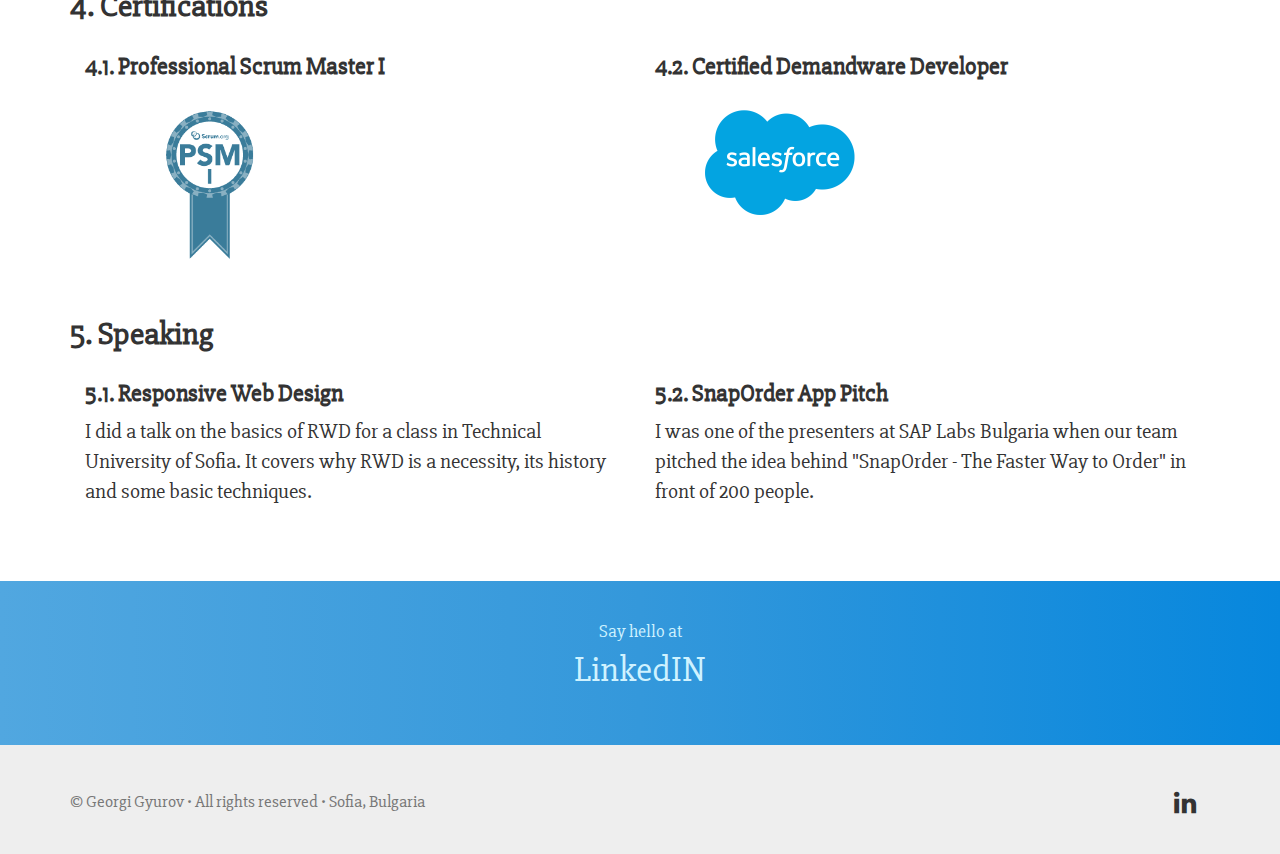
==== commit 9fc89508: "Cosmetic changes" ====
--- a/index.html
+++ b/index.html
@@ -2,13 +2,23 @@
 <html lang="en">
 
 <head>
+    <!-- Global site tag (gtag.js) - Google Analytics -->
+    <script async src="https://www.googletagmanager.com/gtag/js?id=UA-50094750-1"></script>
+    <script>
+      window.dataLayer = window.dataLayer || [];
+      function gtag(){dataLayer.push(arguments);}
+      gtag('js', new Date());
+
+      gtag('config', 'UA-50094750-1');
+    </script>
+
     <meta charset="utf-8">
     <meta name="viewport" content="width=device-width, initial-scale=1">
-    <meta name="description" content="Georgi Gyurov, Project Manager">
-    <meta name="keywords" content="business, ecommerce, e-commerce, manager, management, strategy, consultancy, agile, scrum, kanban, demandware, salesforce, commerce, cloud, technical, project, scrum master, jira">
+    <meta name="description" content="Georgi Gyurov, Project Manager, Scrum Master, Portfolio">
+    <meta name="keywords" content="portfolio, personal, ecommerce, e-commerce, manager, management, strategy, consultancy, agile, scrum, kanban, demandware, salesforce, commerce, cloud, technical, project, scrum master, jira">
     <meta name="author" content="Georgi Gyurov">
 
-    <title>Georgi Gyurov - Project Manager & Professional Scrum Master</title>
+    <title>Georgi Gyurov - Project Manager & Professional Scrum Master - Portfolio</title>
 
     <style type="text/css">
         .navbar-nav>li>a:first-child {
@@ -126,9 +136,7 @@
 
                     With regards to my unversity education - I have a bachelor's degree in Computer Science, specifically being a computer engineer, from Technical University of Sofia. Afterwards, I studied in New Bulgarian University for my masters in the IT project management field.  <br /><br />
 
-                    I am now a Professional Scrum Master I with scrum.org. Follow this <a href="https://www.scrum.org/certificates/489065" alt="Georgi Gyurov - Certificate of Professional Scrum Master I" target="_blank">link</a> to the certificate page.
-
-                    <!--For my development background, please follow <a alt="georgi gyurov developer background" href="dev-bckg.html#dev-skills">this link</a>.-->
+                    I am also a certified Professional Scrum Master I with scrum.org. Follow this <a href="https://www.scrum.org/certificates/489065" alt="Georgi Gyurov - Certificate of Professional Scrum Master I" target="_blank">link</a> to the certificate page.
                 </p>
                 </div>
             </div>
@@ -146,12 +154,13 @@
                             <li><i class="fa fa-check skills-set-tick"></i> Risks assesment</li>
                             <li><i class="fa fa-check skills-set-tick"></i> Business awareness and consultancy</li>
                             <li><i class="fa fa-check skills-set-tick"></i> Open and transparent communication</li>
-                            <li><i class="fa fa-check skills-set-tick"></i> Strategies development</li>
+                            <li><i class="fa fa-check skills-set-tick"></i> Strategy development</li>
                             <li><i class="fa fa-check skills-set-tick"></i> Strategic thinking</li>
                             <li><i class="fa fa-check skills-set-tick"></i> Issue resolution</li>
-                            <li><i class="fa fa-check skills-set-tick"></i> Scrum and Kanban projects management</li>
-                            <li><i class="fa fa-check skills-set-tick"></i> Diverse teams of professionals management</li>
+                            <li><i class="fa fa-check skills-set-tick"></i> Managemenet of Scrum and Kanban projects</li>
+                            <li><i class="fa fa-check skills-set-tick"></i> Managemenet of diverse teams of professionals</li>
                             <li><i class="fa fa-check skills-set-tick"></i> JIRA administration and management</li>
+                            <li><i class="fa fa-check skills-set-tick"></i> User Experience knowledge</li>
                         </ul>
                 </div>
              </div>
@@ -210,14 +219,14 @@
     </section>
 
     <div class="profile-contact blue-theme">
-        <p class="text-center">Say hello at <br> <span class="text-large">georgigyurov7@gmail.com</span></p>
+        <p class="text-center">Say hello at <br> <a href="https://www.linkedin.com/in/georgi-gyurov-a0155057" title="Georgi Gyurov, Project Manager @ LinkedIN" alt="Georgi Gyurov on LinkedIN"><span class="text-large">LinkedIN</span></a></p>
     </div>
         
     <section class="footer-section">
         <div class="container">
             <div class="row">
                 <div class="col-lg-6">
-                    <p class="footer-copyright text-left">&copy; Georgi Gyurov • All rights reserved.</p><br />
+                    <p class="footer-copyright text-left">&copy; Georgi Gyurov • All rights reserved • Sofia, Bulgaria</p><br />
                 </div>
                 <div class="col-lg-6">
                     <p class="footer-social text-right"><a href="https://www.linkedin.com/in/georgi-gyurov-a0155057" title="Georgi Gyurov, Project Manager @ LinkedIN" alt="Georgi Gyurov on LinkedIN"><i class="fa fa-linkedin in"></i></a></p>
--- a/css/style.min.css
+++ b/css/style.min.css
@@ -1 +1 @@
-@font-face{font-family:FontAwesome;src:url(../fonts/fontawesome-webfont.eot?v=4.0.3);src:url(../fonts/fontawesome-webfont.eot?#iefix&v=4.0.3) format('embedded-opentype'),url(../fonts/fontawesome-webfont.woff?v=4.0.3) format('woff'),url(../fonts/fontawesome-webfont.ttf?v=4.0.3) format('truetype'),url(../fonts/fontawesome-webfont.svg?v=4.0.3#fontawesomeregular) format('svg');font-weight:400;font-style:normal}body{width:100%;height:100%;font-family:'Slabo 27px',serif;font-size:18px}html{width:100%;height:100%}::selection{color:#fff;background:#5d9cec}::-moz-selection{color:#fff;background:#5d9cec}.wrap{min-height:100%;height:auto!important;height:100%;margin:0 auto}.navbar-nav{float:right}.navbar-nav a,.navbar-nav a:active{color:#fff}@media screen and (max-width:480px){.navbar-nav{padding:15px 0;float:left}}.nav>li a:hover,.navbar-brand:hover,.navbar-nav .active,.navbar-nav .active:hover{color:#fff;text-decoration:line-through}.navbar{min-height:15px;padding:10px 0 15px;border-radius:0}.navbar-header{padding-left:0;padding-right:45px}.navbar-nav>li>a{padding-top:0;padding-bottom:0;line-height:30px;color:#cff2ff}.navbar-nav>li>a:first-child{padding-left:0}.navbar-brand{padding-top:10px;font-size:21px;cursor:pointer}.navbar-nav .active{padding-top:0}.collapse{display:block;border:0;max-height:100%;box-shadow:none}.nav>li{margin-top:5px;margin-bottom:5px;display:inline-block}.intro-section{padding:4% 0;width:100%;color:#fff}.blue-theme{background-color:#3498db;color:#cff2ff}.green-theme{background-color:#6bbd2e;color:#e1f3cb}.intro-title-name{color:#fff;font-size:42px}.intro-title-2{margin:0 auto;text-align:center;font-size:34px;font-weight:600;line-height:1.5em}.intro-title-2 a{text-decoration:none;border-bottom:1px dotted #a6a6a6}.profile-h2,.profile-h3{font-family:'Slabo 27px',serif}.dash{margin:2% 0 2% 0;background-color:#5d9cec;width:30px;height:4px}.line{margin:5% auto;width:80%;background-color:#a6a6a6}.projects{padding:0 0 1%;font-weight:400}.hire-me-btn{margin:0 0 5%;padding:1.5%;width:100%;height:10%;background-color:#428bca;border-radius:5px;text-align:center}.hire-me-btn:hover{background-color:#286eab}.hire-me-btn a{color:#fff;font-size:2.5rem;font-weight:600}.hire-me-btn a:hover{text-decoration:none}@media screen and (max-width:480px){.intro-title-1{font-size:20px;text-align:center}.intro-title-2{margin:10% 0;font-size:21px}}.feature-list{margin-left:0;padding:0;list-style:none;font-family:'Source San Pro'}@media screen and (min-width:720px){.feature-list__item{float:left;width:33.333333333%}.feature-list__item:nth-child(3n+1):last-child{width:100%}.feature-list__item:nth-child(3n+1):nth-last-child(2),.feature-list__item:nth-child(3n+1):nth-last-child(2)+.feature-list__item{width:50%}}.feature-list__link{position:relative;display:block;background-color:#f43059;padding-top:56.25%;margin-top:2px;border-radius:3px}@media screen and (min-width:720px){.feature-list__link{margin-left:2px}.feature-list__item:nth-of-type(-n+3)>.feature-list__link{margin-top:0}.feature-list__item:nth-of-type(3n+1)>.feature-list__link{margin-left:0}}.feature-list__title{font-size:32px;font-size:2rem;line-height:1;font-weight:600;text-align:center;position:absolute;top:50%;right:0;left:0;margin-top:-24px;color:#fff;-webkit-transition:.2s;-moz-transition:.2s;transition:.2s}.feature-list__link:active .feature-list__title,.feature-list__link:focus .feature-list__title,.feature-list__link:hover .feature-list__title{margin-top:-26px}.feature-list__sub{display:block;font-size:16px;font-size:1.5rem;line-height:2}.feature-list__sub{display:block;font-size:16px;font-size:1.5rem;line-height:2}.about-section{margin:2% 0;font-size:30px}.about-section p{padding-top:10px;font-size:19px}.profile-picture{position:relative;margin:0 30px 30px 0;background:url(../img/0.jpeg) center;background-position:50% 0;background-size:100%;width:150px;height:150px;border-radius:100px;border:3px solid #fff;overflow:hidden}.profile{padding:2% 0 0 0}.profile p{font-size:21px}.profile-header{display:block;width:100%;height:45%}.icon-color{color:#bd1f34}.profile-contact{margin-top:5%;padding:3% 0 3%;width:100%;text-align:center}.profile-contact.blue-contact{background-color:#3498db;color:#cff2ff}.profile-contact.green-contact{background-color:#6bbd2e;color:#e1f3cb}.index-hire-about{margin-top:5%;width:100%;text-align:center}@media screen and (max-width :480px){.index-hire-about,.profile-contact{margin:10% 0 0}}.blue-link{text-decoration:line-through;color:#5d9cec}.skills-set{font-size:21px;-webkit-columns:2;-moz-columns:2;columns:2}@media screen and (max-width:480px){.skills-set{-webkit-columns:1;-moz-columns:1;columns:1}}.skills-set li{padding:5px 0;list-style-type:none}.skills-set-tick{color:#5d9cec;padding-right:10px}.contact-section{margin:0 0 5% 0;min-height:100%;height:auto!important;height:100%;text-align:left;font-size:18px}.contact-section u{text-decoration:none;border-bottom:1px dotted #aeaeae}.green{color:green}.services-section{padding-top:150px;text-align:center;background:#fff}.footer-section{min-height:90px;padding-top:30px;padding-bottom:30px;background-color:#eee;font-size:14px}.footer-copyright{margin-top:15px;display:inline;float:left;color:#777;font-size:1.2em}.footer-social{margin:2% 0 0 0;float:right;width:50%;font-size:26px}.footer-social i{margin-right:5%}.footer-social a{color:inherit}.footer-social a:hover{text-decoration:none}@media screen and (max-width :1024px){.footer-social{margin:-1% 0 0 0}}@media screen and (max-width :480px){.footer-policy,.footer-social{float:left;text-align:left}.footer-social{margin:10px 0 10px 0}}.twitter:hover{color:#00aced;transition:ease .5s}.facebook:hover{color:#3b5998;transition:ease .5s}.in:hover{color:#0e76a8;transition:ease .5s}.plus:hover{color:#d34836;transition:ease .5s}.fa-desktop{font-size:10em}.hire-me-hp{background-color:#5d9cec;color:#fff}.or{padding:0 0 0 2%}@media screen and (max-width :480px){.space-right{margin-right:0}.or{display:block;padding:3% 0 3% 0}}.space{margin:0 0 6% 0}.space-left{margin:0 0 0 2%}.space-right{margin:0 2% 0 0}.img{width:100%}.img:hover{cursor:pointer;opacity:.8;-webkit-transition:all .3s ease-out;-moz-transition:all .3s ease-out;-o-transition:all .3s ease-out;-ms-transition:all .3s ease-out;transition:all .3s ease-out}@media screen and (max-width :480px){.img{max-height:250px}}.header{display:block;margin-top:-5px;-webkit-background-size:cover;-moz-background-size:cover;-o-background-size:cover;background-size:cover;width:100%;height:100%}.text-large{font-size:2em;font-weight:400}.text-small{font-size:12px;font-weight:400}@media screen and (max-width:480px){.text-large{font-size:20px}}.skills{margin:0;padding:0;overflow:hidden}.skills-item{font-size:18px;list-style-type:none;word-break:break-word;color:#fff;background-color:#5d9cec;margin:.5em 0;padding:.5em;-webkit-transition:.5s ease;transition:.5s ease}@media (min-width:48.75em){.skills-item{position:relative;-webkit-transition:.5s ease;transition:.5s ease}.skills-item.skillMagic{opacity:1;-webkit-transform:translate(50px,20px);-ms-transform:translate(50px,20px);transform:translate(50px,20px);-webkit-backface-visibility:hidden;-ms-backface-visibility:hidden;backface-visibility:hidden}}.skills-item.css{width:97%}.skills-item.html{width:98%}.skills-item.js{width:55%}.skills-item.php{width:35%}.skills-item.sql{width:50%}.skills-item.xml{width:70%}.skills-item.java{width:45%}.skills-item.responsive{width:90%}.skills-item.wp{width:90%}.skills-item.c5{width:89%}.skills-item.github{width:60%}.skills-item.adobe{width:87%}.skills-item.mobile{width:91%}.skills-item.android{width:50%}.project-section{display:inline-block;width:100%}.project-block{height:200px}.project-info{position:relative;width:50%;height:250px}.project-brand-left .project-info{padding-left:40px}.project-brand{position:relative;display:inline-block;width:50%;height:250px;color:#fff;text-transform:uppercase;text-shadow:2px 2px 2px #333}.project-brand span,.project-info-inner{position:absolute;top:50%;-webkit-transform:translate(-50%,-50%);-ms-transform:translate(-50%,-50%);transform:translate(-50%,-50%)}.project-brand span{left:50%}.project-info-inner{left:40%}.project-brand-left .project-brand,.project-brand-right .project-info{float:left}.project-brand-left .project-info,.project-brand-right .project-brand{float:right}.project-info-year-employer{font-size:14px;color:#a6a6a6}.project-info-title{font-family:'Slabo 27px',serif}.project-info-link{font-size:18px}.projects-line{margin:0;padding:0;background-color:#e6e6e6;width:100%}.simeonov{background-color:#f5f5f5}.sears{background-color:#50b8e2}.thorntons{background-color:#f2e9db}.mailshop{background-color:#131b1f}.packup{background-color:#f7ac57}.yumi{background-color:#e81273}.mela{background-color:#f77a76}.animal{background-color:#7ecfe0}.finestra{background-color:#ff7e14}.twoten{background-color:#cdcabb}.snaporder{background-color:#2358a8}@media screen and (max-width:480px){.project-brand,.project-info{position:relative;float:left;width:100%}.project-brand-left .project-info{padding-left:0}.projects-line{margin:10px 0}.project-info-inner{position:relative;left:auto;right:auto;top:auto;bottom:auto;width:100%;-webkit-transform:initial;-ms-transform:initial;transform:initial}}.input{position:relative;z-index:1;display:inline-block;margin:0;max-width:350px;width:calc(100% - 2em);vertical-align:top}.input__field{position:relative;display:block;float:right;padding:.8em;width:60%;border:none;border-radius:0;background:#f0f0f0;color:#fff;font-family:'Slabo 27px',Helvetica,Arial,serif;-webkit-appearance:none}.input__field:focus{outline:0}.input__label{display:inline-block;float:right;padding:0 1em;width:40%;color:#fff;font-size:80.25%;-webkit-touch-callout:none;-webkit-user-select:none;-khtml-user-select:none;-moz-user-select:none;-ms-user-select:none;user-select:none}.input__label-content{position:relative;display:block;padding:1em 0;width:100%}.input--hoshi{overflow:hidden}.input__field--hoshi{margin-top:1em;padding:.85em .15em;width:100%;background:0 0;color:#cff2ff;font-weight:400}.input__label--hoshi{position:absolute;bottom:0;left:0;padding:0 .25em;width:100%;height:calc(100% - 1em);text-align:left;font-weight:400;pointer-events:none}.input__label-content--hoshi{position:absolute}.input__label--hoshi::after,.input__label--hoshi::before{content:'';position:absolute;top:0;left:0;width:100%;height:calc(100% - 10px);border-bottom:1px solid #b9c1ca}.input__label--hoshi::after{margin-top:2px;border-bottom:4px solid red;-webkit-transform:translate3d(-100%,0,0);transform:translate3d(-100%,0,0);-webkit-transition:-webkit-transform .3s;transition:transform .3s}.input__label--hoshi-color-1::after{border-color:#3498db}.input--filled .input__label--hoshi::after,.input__field--hoshi:focus+.input__label--hoshi::after{-webkit-transform:translate3d(0,0,0);transform:translate3d(0,0,0)}.input--filled .input__label-content--hoshi,.input__field--hoshi:focus+.input__label--hoshi .input__label-content--hoshi{-webkit-animation:anim-1 .3s forwards;animation:anim-1 .3s forwards}@-webkit-keyframes anim-1{50%{opacity:0;-webkit-transform:translate3d(1em,0,0);transform:translate3d(1em,0,0)}51%{opacity:0;-webkit-transform:translate3d(-1em,-40%,0);transform:translate3d(-1em,-40%,0)}100%{opacity:1;-webkit-transform:translate3d(0,-40%,0);transform:translate3d(0,-40%,0)}}@keyframes anim-1{50%{opacity:0;-webkit-transform:translate3d(1em,0,0);transform:translate3d(1em,0,0)}51%{opacity:0;-webkit-transform:translate3d(-1em,-40%,0);transform:translate3d(-1em,-40%,0)}100%{opacity:1;-webkit-transform:translate3d(0,-40%,0);transform:translate3d(0,-40%,0)}}.ghost-btn{margin:1em auto;display:block;outline:0;width:150px;height:50px;text-align:center;text-decoration:none;font-family:inherit;font-weight:300;letter-spacing:1px;vertical-align:middle;border:1px solid;transition:all .2s ease;box-sizing:border-box;text-shadow:0 1px 0 rgba(0,0,0,.01);background-color:transparent;color:#fff;border-color:#fff}.ghost-btn:hover{background:#3498db;color:#cff2ff;border-color:#3498db}.ghost-btn[disabled]{background-color:#aeaeae;border-color:#aeaeae;opacity:.7}.tm{top:-1.3em;left:.5em;font-size:8px}.badge-size{margin:20px 0 0 50px;width:150px}+@font-face{font-family:FontAwesome;src:url(../fonts/fontawesome-webfont.eot?v=4.0.3);src:url(../fonts/fontawesome-webfont.eot?#iefix&v=4.0.3) format('embedded-opentype'),url(../fonts/fontawesome-webfont.woff?v=4.0.3) format('woff'),url(../fonts/fontawesome-webfont.ttf?v=4.0.3) format('truetype'),url(../fonts/fontawesome-webfont.svg?v=4.0.3#fontawesomeregular) format('svg');font-weight:400;font-style:normal}body{width:100%;height:100%;font-family:'Slabo 27px',serif;font-size:18px}html{width:100%;height:100%}::selection{color:#fff;background:#5d9cec}::-moz-selection{color:#fff;background:#5d9cec}.wrap{min-height:100%;height:auto!important;height:100%;margin:0 auto}.navbar-nav{float:right}.navbar-nav a,.navbar-nav a:active{color:#fff}@media screen and (max-width:480px){.navbar-nav{padding:15px 0;float:left}}.nav>li a:hover,.navbar-brand:hover,.navbar-nav .active,.navbar-nav .active:hover{color:#fff;text-decoration:line-through}.navbar{min-height:15px;padding:10px 0 15px;border-radius:0}.navbar-header{padding-left:0;padding-right:45px}.navbar-nav>li>a{padding-top:0;padding-bottom:0;line-height:30px;color:#cff2ff}.navbar-nav>li>a:first-child{padding-left:0}.navbar-brand{padding-top:10px;font-size:21px;cursor:pointer}.navbar-nav .active{padding-top:0}.collapse{display:block;border:0;max-height:100%;box-shadow:none}.nav>li{margin-top:5px;margin-bottom:5px;display:inline-block}.intro-section{padding:4% 0;width:100%;color:#fff}.blue-theme{background:#51a7e0;background:linear-gradient(90deg,#51a7e0 0,#3498db 50%,#0787dd 100%);color:#cff2ff}.green-theme{background:#7dc348;background:linear-gradient(90deg,#7dc348 0,#6ac129 50%,#54c202 100%);color:#e1f3cb}.intro-title-name{color:#fff;font-size:42px}.intro-title-2{margin:0 auto;text-align:center;font-size:34px;font-weight:600;line-height:1.5em}.intro-title-2 a{text-decoration:none;border-bottom:1px dotted #a6a6a6}.profile-h2,.profile-h3{font-family:'Slabo 27px',serif;font-weight:600}.dash{margin:2% 0 2% 0;background-color:#5d9cec;width:30px;height:4px}.line{margin:5% auto;width:80%;background-color:#a6a6a6}.projects{padding:0 0 1%;font-weight:400}.hire-me-btn{margin:0 0 5%;padding:1.5%;width:100%;height:10%;background-color:#428bca;border-radius:5px;text-align:center}.hire-me-btn:hover{background-color:#286eab}.hire-me-btn a{color:#fff;font-size:2.5rem;font-weight:600}.hire-me-btn a:hover{text-decoration:none}@media screen and (max-width:480px){.intro-title-1{font-size:20px;text-align:center}.intro-title-2{margin:10% 0;font-size:21px}}.feature-list{margin-left:0;padding:0;list-style:none;font-family:'Source San Pro'}@media screen and (min-width:720px){.feature-list__item{float:left;width:33.333333333%}.feature-list__item:nth-child(3n+1):last-child{width:100%}.feature-list__item:nth-child(3n+1):nth-last-child(2),.feature-list__item:nth-child(3n+1):nth-last-child(2)+.feature-list__item{width:50%}}.feature-list__link{position:relative;display:block;background-color:#f43059;padding-top:56.25%;margin-top:2px;border-radius:3px}@media screen and (min-width:720px){.feature-list__link{margin-left:2px}.feature-list__item:nth-of-type(-n+3)>.feature-list__link{margin-top:0}.feature-list__item:nth-of-type(3n+1)>.feature-list__link{margin-left:0}}.feature-list__title{font-size:32px;font-size:2rem;line-height:1;font-weight:600;text-align:center;position:absolute;top:50%;right:0;left:0;margin-top:-24px;color:#fff;-webkit-transition:.2s;-moz-transition:.2s;transition:.2s}.feature-list__link:active .feature-list__title,.feature-list__link:focus .feature-list__title,.feature-list__link:hover .feature-list__title{margin-top:-26px}.feature-list__sub{display:block;font-size:16px;font-size:1.5rem;line-height:2}.feature-list__sub{display:block;font-size:16px;font-size:1.5rem;line-height:2}.about-section{margin:2% 0;font-size:30px}.about-section p{padding-top:10px;font-size:19px}.profile-picture{position:relative;margin:0 30px 30px 0;background:url(../img/0.jpeg) center;background-position:50% 0;background-size:100%;width:150px;height:150px;border-radius:100px;border:3px solid #fff;overflow:hidden}.profile{padding:2% 0 0 0}.profile p{font-size:21px}.profile-header{display:block;width:100%;height:45%}.icon-color{color:#bd1f34}.profile-contact{margin-top:5%;padding:3% 0 3%;width:100%;text-align:center}.profile-contact a{color:#cff2ff}.profile-contact.blue-contact{background-color:#3498db;color:#cff2ff}.profile-contact.green-contact{background-color:#6bbd2e;color:#e1f3cb}.index-hire-about{margin-top:5%;width:100%;text-align:center}@media screen and (max-width :480px){.index-hire-about,.profile-contact{margin:10% 0 0}}.blue-link{text-decoration:line-through;color:#5d9cec}.skills-set{font-size:21px;-webkit-columns:2;-moz-columns:2;columns:2}@media screen and (max-width:480px){.skills-set{-webkit-columns:1;-moz-columns:1;columns:1}}.skills-set li{padding:5px 0;list-style-type:none}.skills-set-tick{color:#5d9cec;padding-right:10px}.contact-section{margin:0 0 5% 0;min-height:100%;height:auto!important;height:100%;text-align:left;font-size:18px}.contact-section u{text-decoration:none;border-bottom:1px dotted #aeaeae}.green{color:green}.services-section{padding-top:150px;text-align:center;background:#fff}.footer-section{min-height:90px;padding-top:30px;padding-bottom:30px;background-color:#eee;font-size:14px}.footer-copyright{margin-top:15px;display:inline;float:left;color:#777;font-size:1.2em}.footer-social{margin:2% 0 0 0;float:right;width:50%;font-size:26px}.footer-social i{margin-right:5%}.footer-social a{color:inherit}.footer-social a:hover{text-decoration:none}@media screen and (max-width :1024px){.footer-social{margin:-1% 0 0 0}}@media screen and (max-width :480px){.footer-policy,.footer-social{float:left;text-align:left}.footer-social{margin:10px 0 10px 0}}.twitter:hover{color:#00aced;transition:ease .5s}.facebook:hover{color:#3b5998;transition:ease .5s}.in:hover{color:#0e76a8;transition:ease .5s}.plus:hover{color:#d34836;transition:ease .5s}.fa-desktop{font-size:10em}.hire-me-hp{background-color:#5d9cec;color:#fff}.or{padding:0 0 0 2%}@media screen and (max-width :480px){.space-right{margin-right:0}.or{display:block;padding:3% 0 3% 0}}.space{margin:0 0 6% 0}.space-left{margin:0 0 0 2%}.space-right{margin:0 2% 0 0}.img{width:100%}.img:hover{cursor:pointer;opacity:.8;-webkit-transition:all .3s ease-out;-moz-transition:all .3s ease-out;-o-transition:all .3s ease-out;-ms-transition:all .3s ease-out;transition:all .3s ease-out}@media screen and (max-width :480px){.img{max-height:250px}}.header{display:block;margin-top:-5px;-webkit-background-size:cover;-moz-background-size:cover;-o-background-size:cover;background-size:cover;width:100%;height:100%}.text-large{font-size:2em;font-weight:400}.text-small{font-size:12px;font-weight:400}@media screen and (max-width:480px){.text-large{font-size:20px}}.skills{margin:0;padding:0;overflow:hidden}.skills-item{font-size:18px;list-style-type:none;word-break:break-word;color:#fff;background-color:#5d9cec;margin:.5em 0;padding:.5em;-webkit-transition:.5s ease;transition:.5s ease}@media (min-width:48.75em){.skills-item{position:relative;-webkit-transition:.5s ease;transition:.5s ease}.skills-item.skillMagic{opacity:1;-webkit-transform:translate(50px,20px);-ms-transform:translate(50px,20px);transform:translate(50px,20px);-webkit-backface-visibility:hidden;-ms-backface-visibility:hidden;backface-visibility:hidden}}.skills-item.css{width:97%}.skills-item.html{width:98%}.skills-item.js{width:55%}.skills-item.php{width:35%}.skills-item.sql{width:50%}.skills-item.xml{width:70%}.skills-item.java{width:45%}.skills-item.responsive{width:90%}.skills-item.wp{width:90%}.skills-item.c5{width:89%}.skills-item.github{width:60%}.skills-item.adobe{width:87%}.skills-item.mobile{width:91%}.skills-item.android{width:50%}.project-section{display:inline-block;width:100%}.project-block{height:200px}.project-info{position:relative;width:50%;height:250px}.project-brand-left .project-info{padding-left:40px}.project-brand{position:relative;display:inline-block;width:50%;height:250px;color:#fff;text-transform:uppercase;text-shadow:2px 2px 2px #333}.project-brand span,.project-info-inner{position:absolute;top:50%;-webkit-transform:translate(-50%,-50%);-ms-transform:translate(-50%,-50%);transform:translate(-50%,-50%)}.project-brand span{left:50%}.project-info-inner{left:40%}.project-brand-left .project-brand,.project-brand-right .project-info{float:left}.project-brand-left .project-info,.project-brand-right .project-brand{float:right}.project-info-year-employer{font-size:14px;color:#a6a6a6}.project-info-title{font-family:'Slabo 27px',serif}.project-info-link{font-size:18px}.projects-line{margin:0;padding:0;background-color:#e6e6e6;width:100%}.simeonov{background-color:#f5f5f5}.sears{background-color:#50b8e2}.thorntons{background-color:#f2e9db}.mailshop{background-color:#131b1f}.packup{background-color:#f7ac57}.yumi{background-color:#e81273}.mela{background-color:#f77a76}.animal{background-color:#7ecfe0}.finestra{background-color:#ff7e14}.twoten{background-color:#cdcabb}.snaporder{background-color:#2358a8}@media screen and (max-width:480px){.project-brand,.project-info{position:relative;float:left;width:100%}.project-brand-left .project-info{padding-left:0}.projects-line{margin:10px 0}.project-info-inner{position:relative;left:auto;right:auto;top:auto;bottom:auto;width:100%;-webkit-transform:initial;-ms-transform:initial;transform:initial}}.input{position:relative;z-index:1;display:inline-block;margin:0;max-width:350px;width:calc(100% - 2em);vertical-align:top}.input__field{position:relative;display:block;float:right;padding:.8em;width:60%;border:none;border-radius:0;background:#f0f0f0;color:#fff;font-family:'Slabo 27px',Helvetica,Arial,serif;-webkit-appearance:none}.input__field:focus{outline:0}.input__label{display:inline-block;float:right;padding:0 1em;width:40%;color:#fff;font-size:80.25%;-webkit-touch-callout:none;-webkit-user-select:none;-khtml-user-select:none;-moz-user-select:none;-ms-user-select:none;user-select:none}.input__label-content{position:relative;display:block;padding:1em 0;width:100%}.input--hoshi{overflow:hidden}.input__field--hoshi{margin-top:1em;padding:.85em .15em;width:100%;background:0 0;color:#cff2ff;font-weight:400}.input__label--hoshi{position:absolute;bottom:0;left:0;padding:0 .25em;width:100%;height:calc(100% - 1em);text-align:left;font-weight:400;pointer-events:none}.input__label-content--hoshi{position:absolute}.input__label--hoshi::after,.input__label--hoshi::before{content:'';position:absolute;top:0;left:0;width:100%;height:calc(100% - 10px);border-bottom:1px solid #b9c1ca}.input__label--hoshi::after{margin-top:2px;border-bottom:4px solid red;-webkit-transform:translate3d(-100%,0,0);transform:translate3d(-100%,0,0);-webkit-transition:-webkit-transform .3s;transition:transform .3s}.input__label--hoshi-color-1::after{border-color:#3498db}.input--filled .input__label--hoshi::after,.input__field--hoshi:focus+.input__label--hoshi::after{-webkit-transform:translate3d(0,0,0);transform:translate3d(0,0,0)}.input--filled .input__label-content--hoshi,.input__field--hoshi:focus+.input__label--hoshi .input__label-content--hoshi{-webkit-animation:anim-1 .3s forwards;animation:anim-1 .3s forwards}@-webkit-keyframes anim-1{50%{opacity:0;-webkit-transform:translate3d(1em,0,0);transform:translate3d(1em,0,0)}51%{opacity:0;-webkit-transform:translate3d(-1em,-40%,0);transform:translate3d(-1em,-40%,0)}100%{opacity:1;-webkit-transform:translate3d(0,-40%,0);transform:translate3d(0,-40%,0)}}@keyframes anim-1{50%{opacity:0;-webkit-transform:translate3d(1em,0,0);transform:translate3d(1em,0,0)}51%{opacity:0;-webkit-transform:translate3d(-1em,-40%,0);transform:translate3d(-1em,-40%,0)}100%{opacity:1;-webkit-transform:translate3d(0,-40%,0);transform:translate3d(0,-40%,0)}}.ghost-btn{margin:1em auto;display:block;outline:0;width:150px;height:50px;text-align:center;text-decoration:none;font-family:inherit;font-weight:300;letter-spacing:1px;vertical-align:middle;border:1px solid;transition:all .2s ease;box-sizing:border-box;text-shadow:0 1px 0 rgba(0,0,0,.01);background-color:transparent;color:#fff;border-color:#fff}.ghost-btn:hover{background:#3498db;color:#cff2ff;border-color:#3498db}.ghost-btn[disabled]{background-color:#aeaeae;border-color:#aeaeae;opacity:.7}.tm{top:-1.3em;left:.5em;font-size:8px}.badge-size{margin:20px 0 0 50px;width:150px}